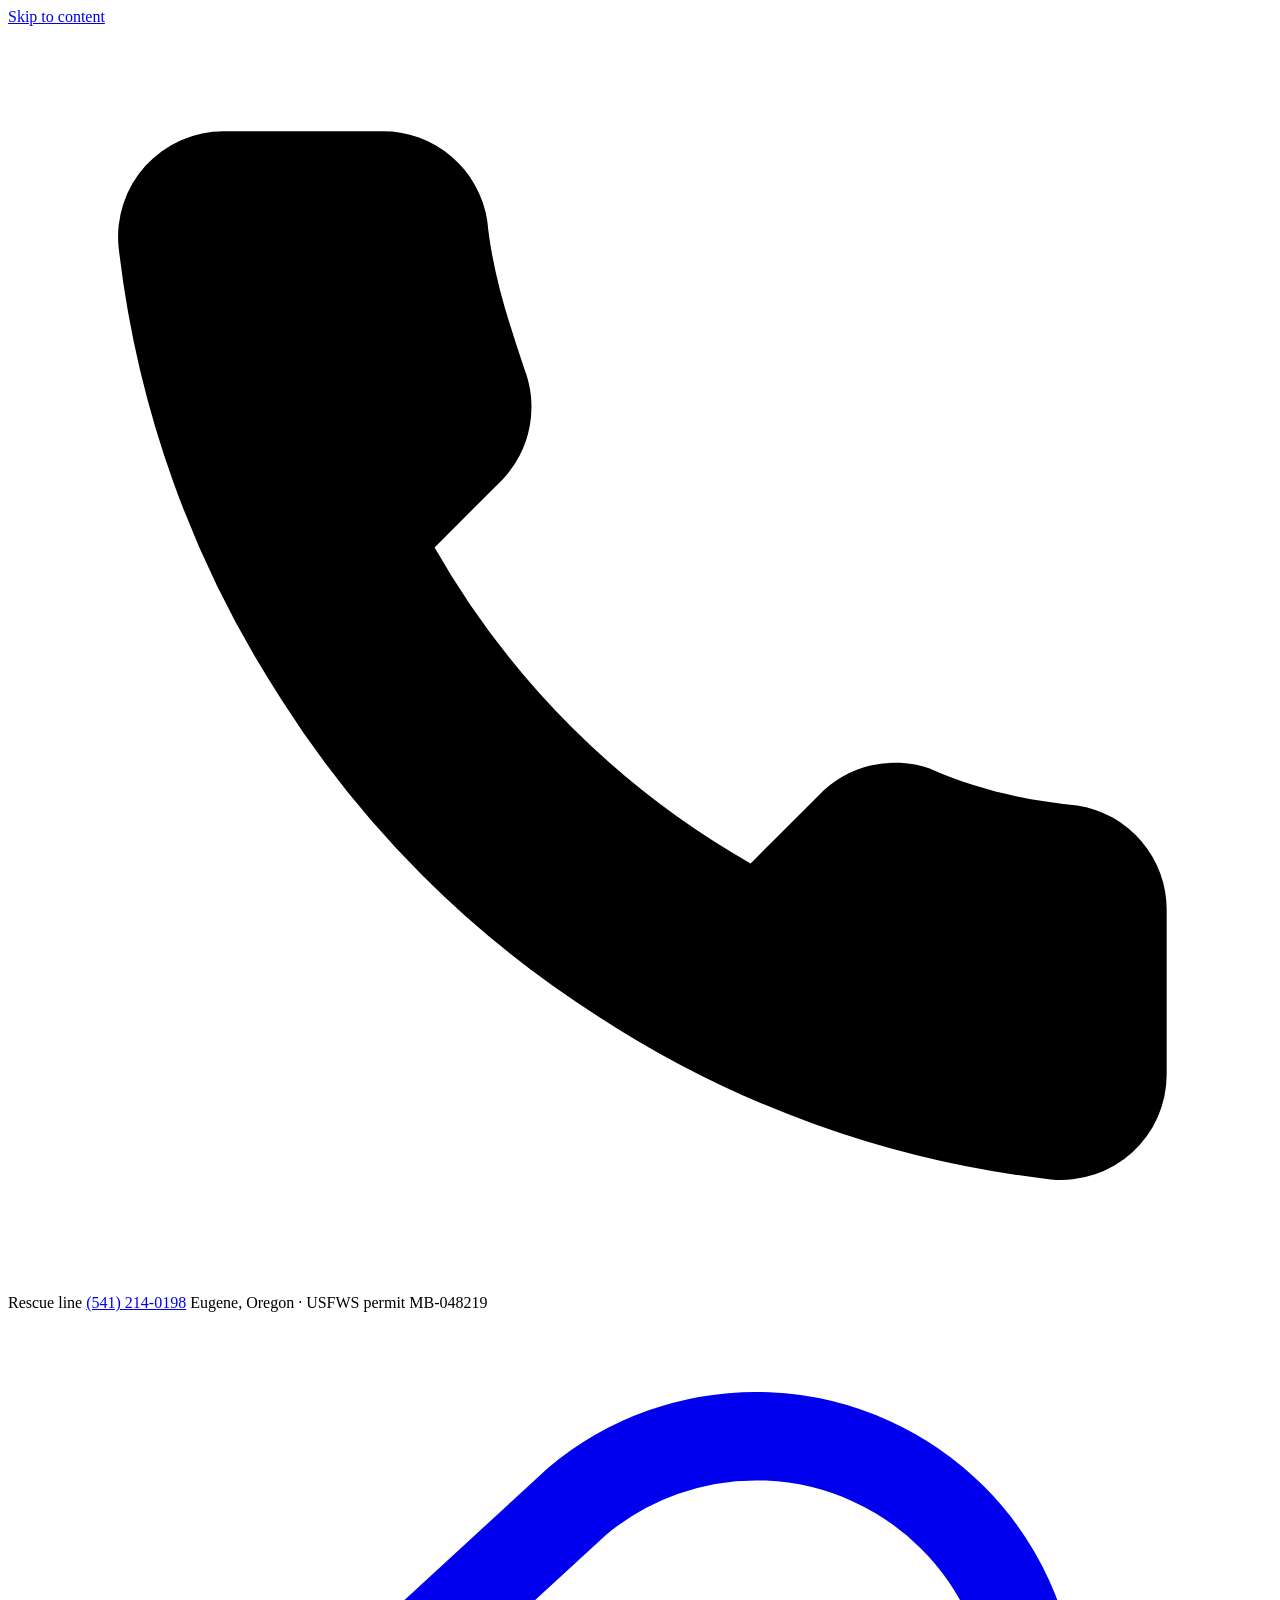
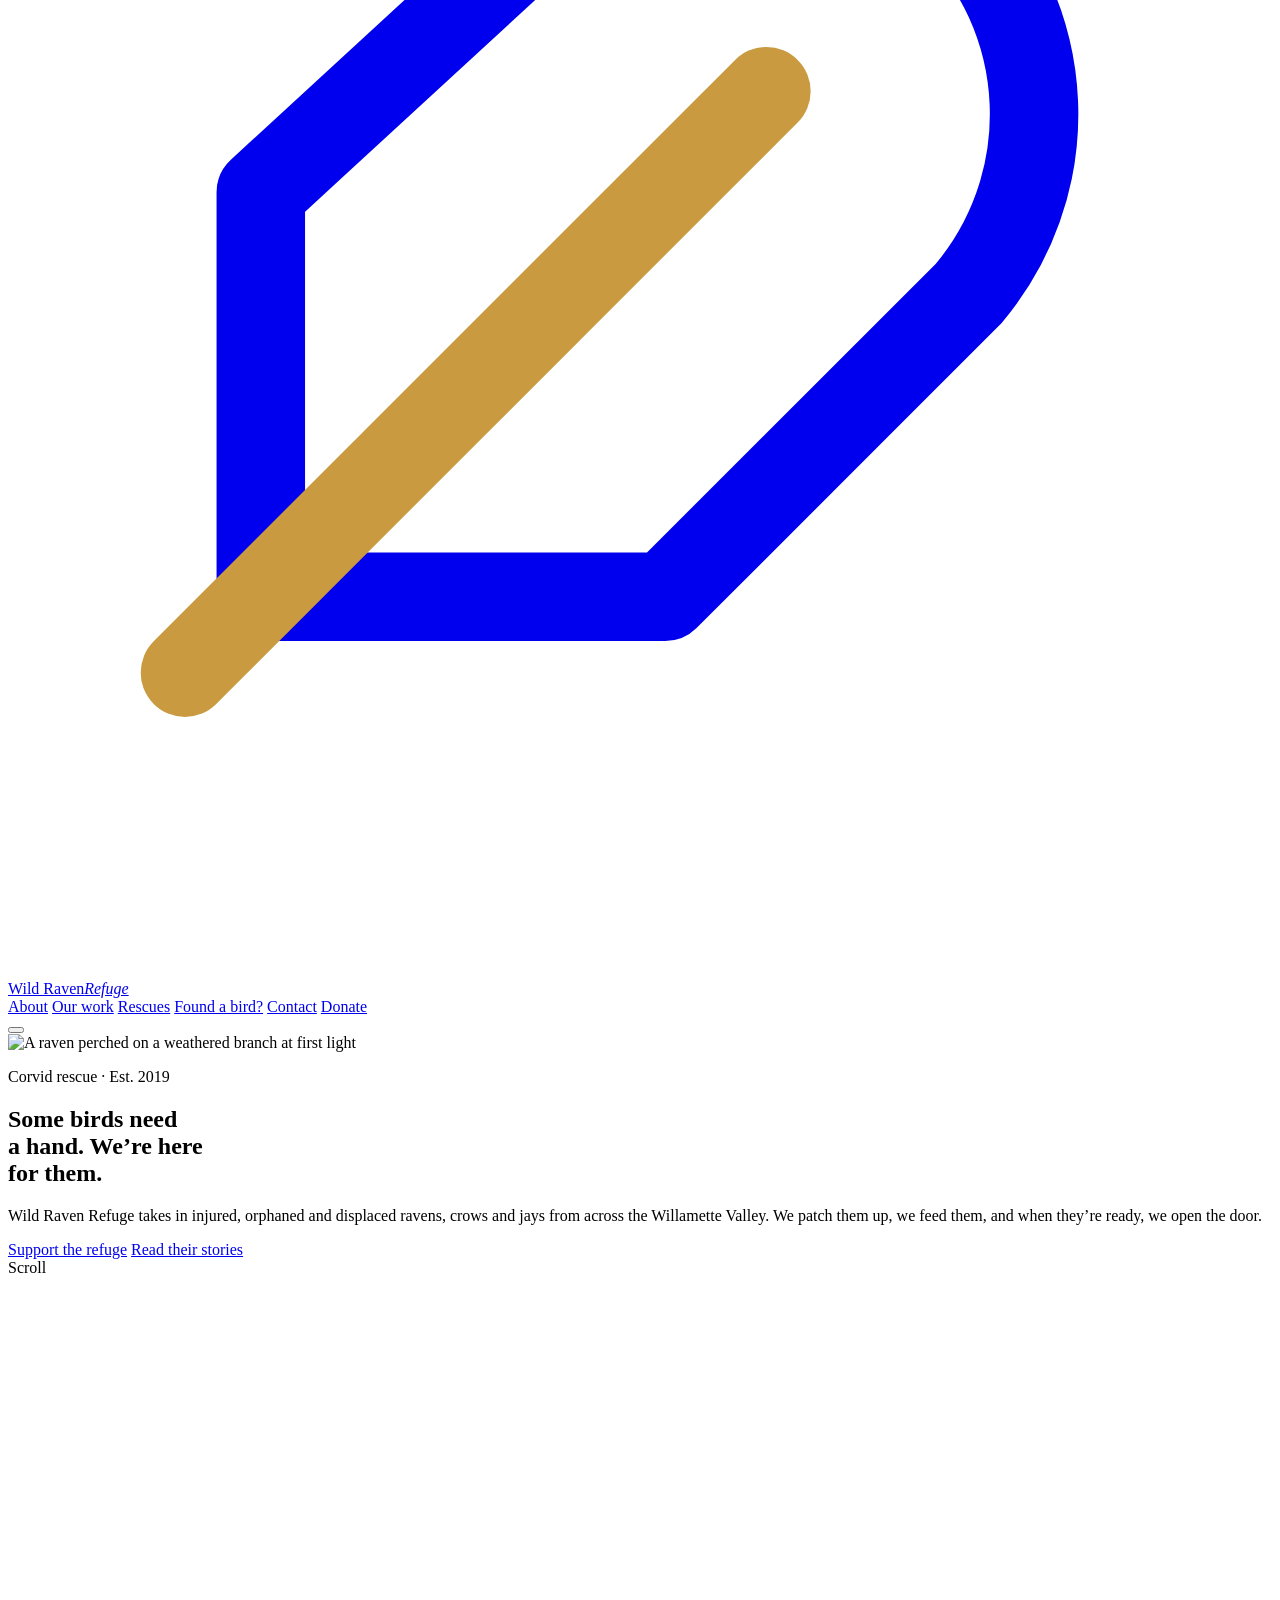
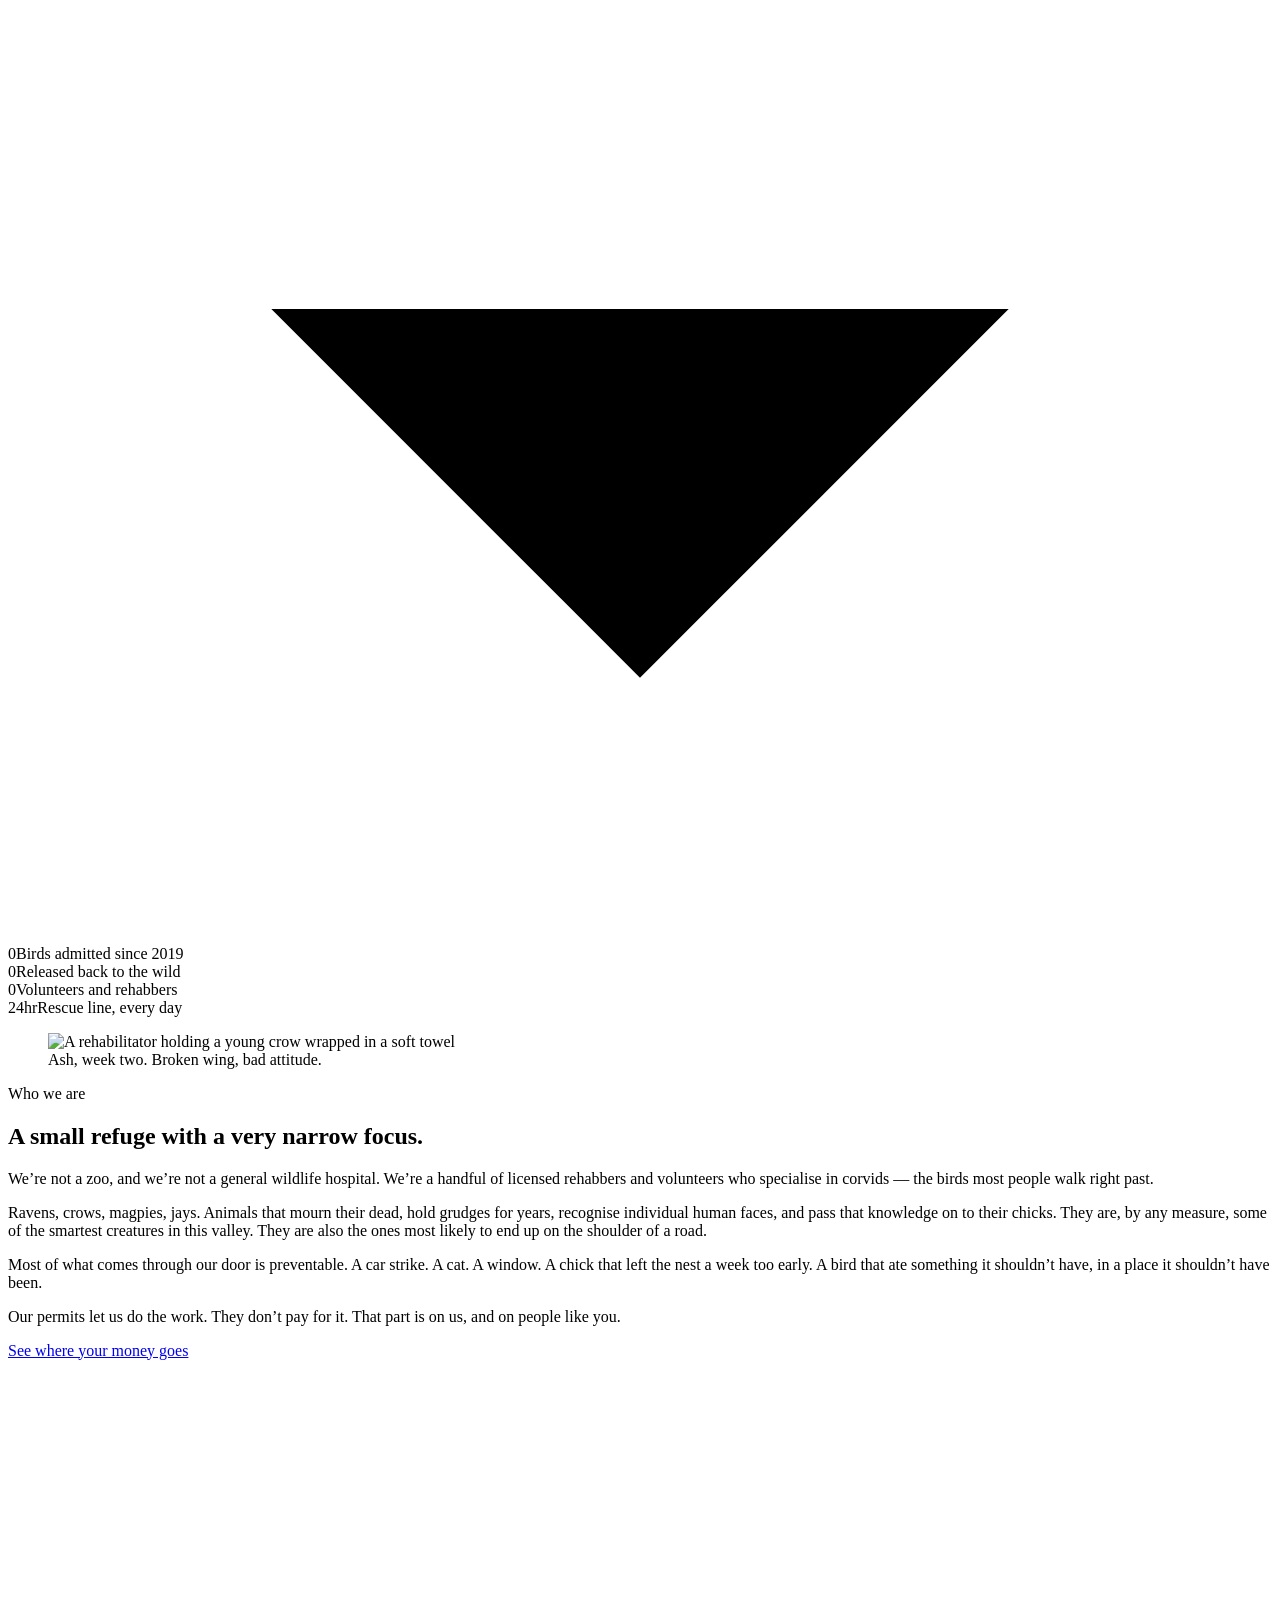
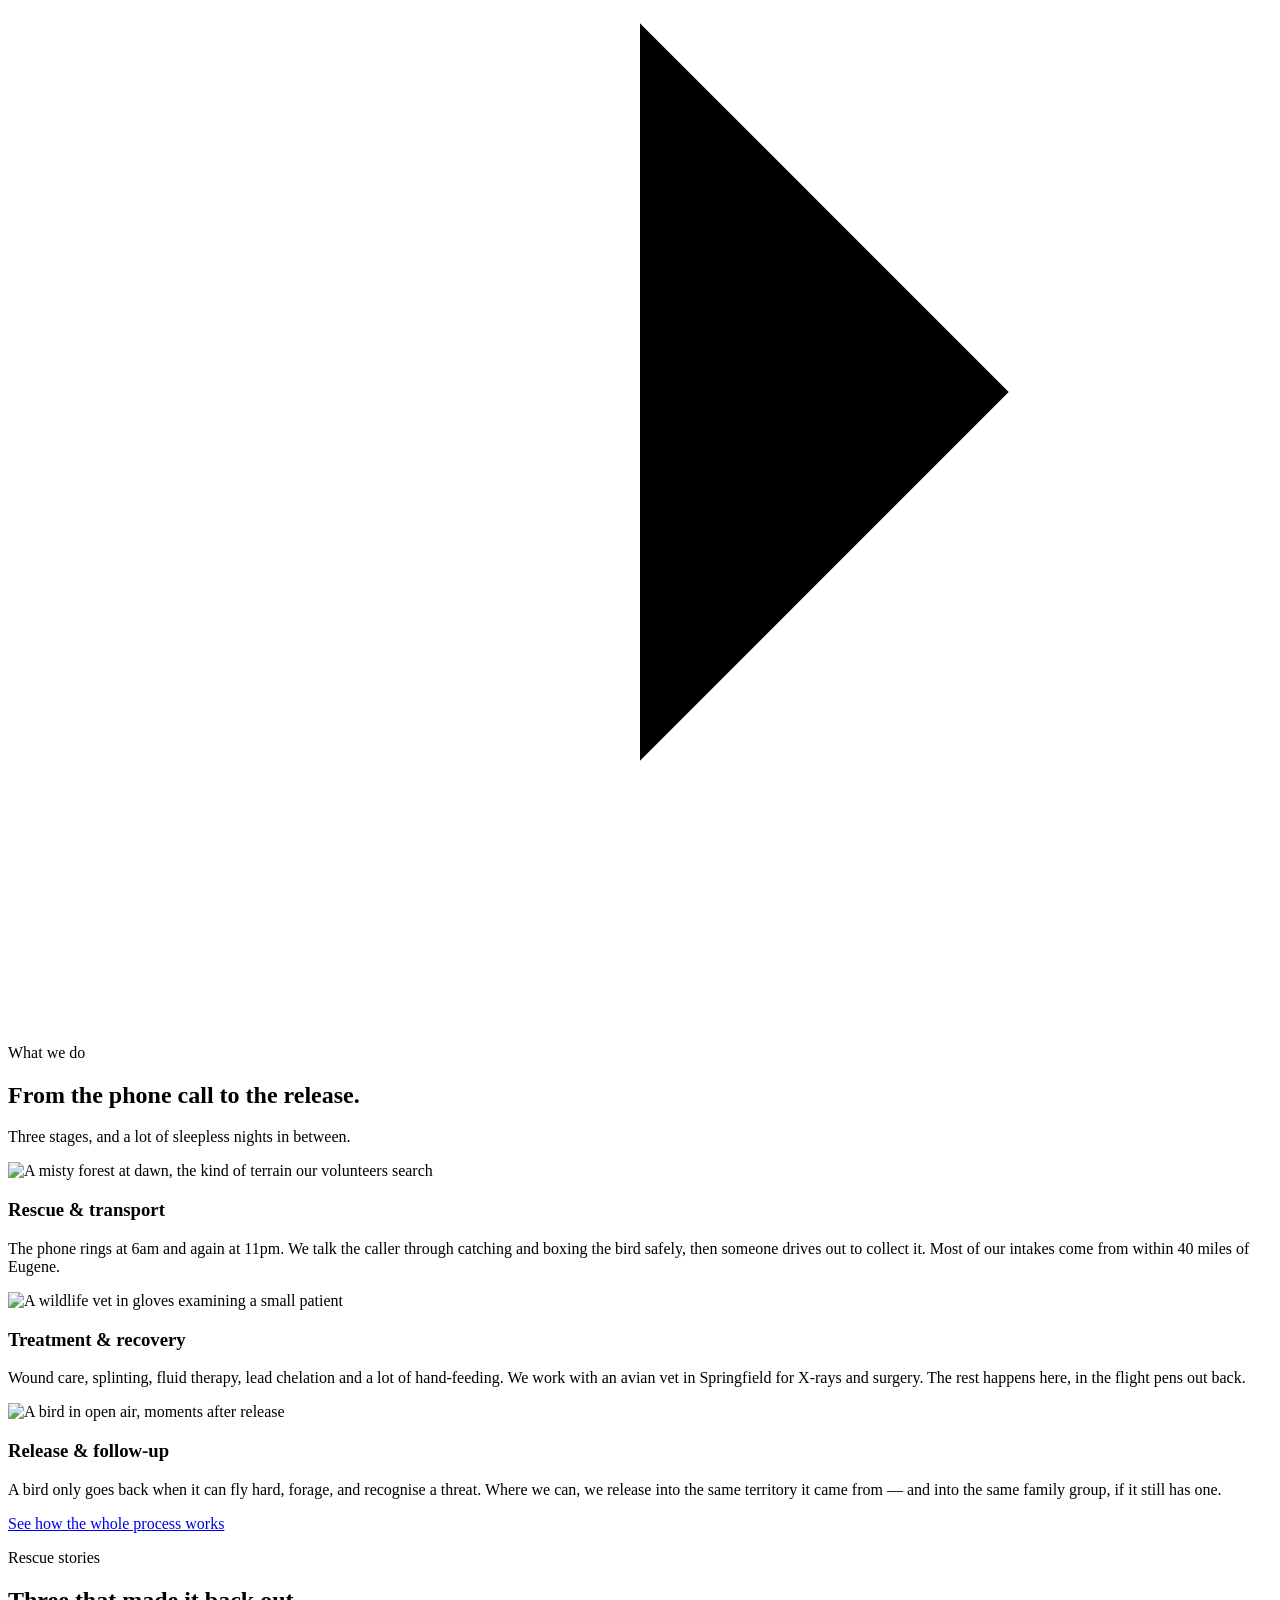
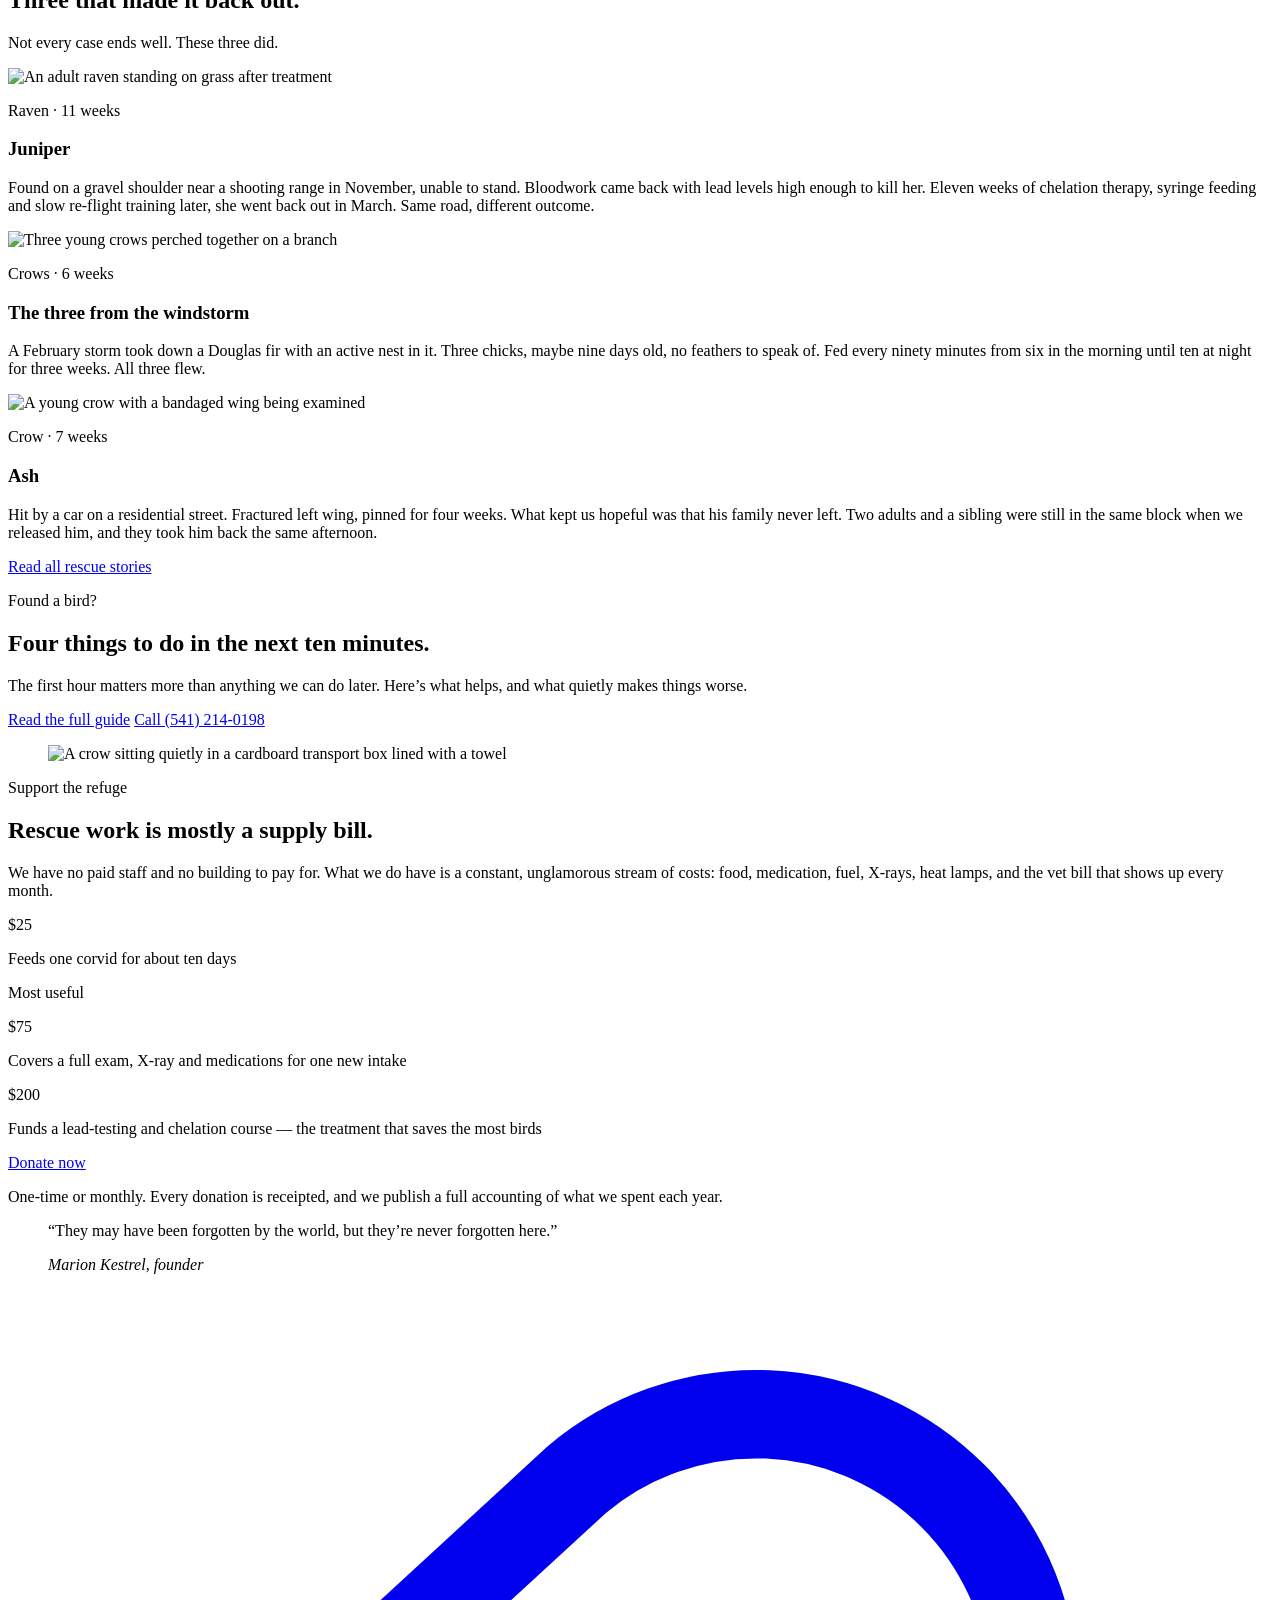
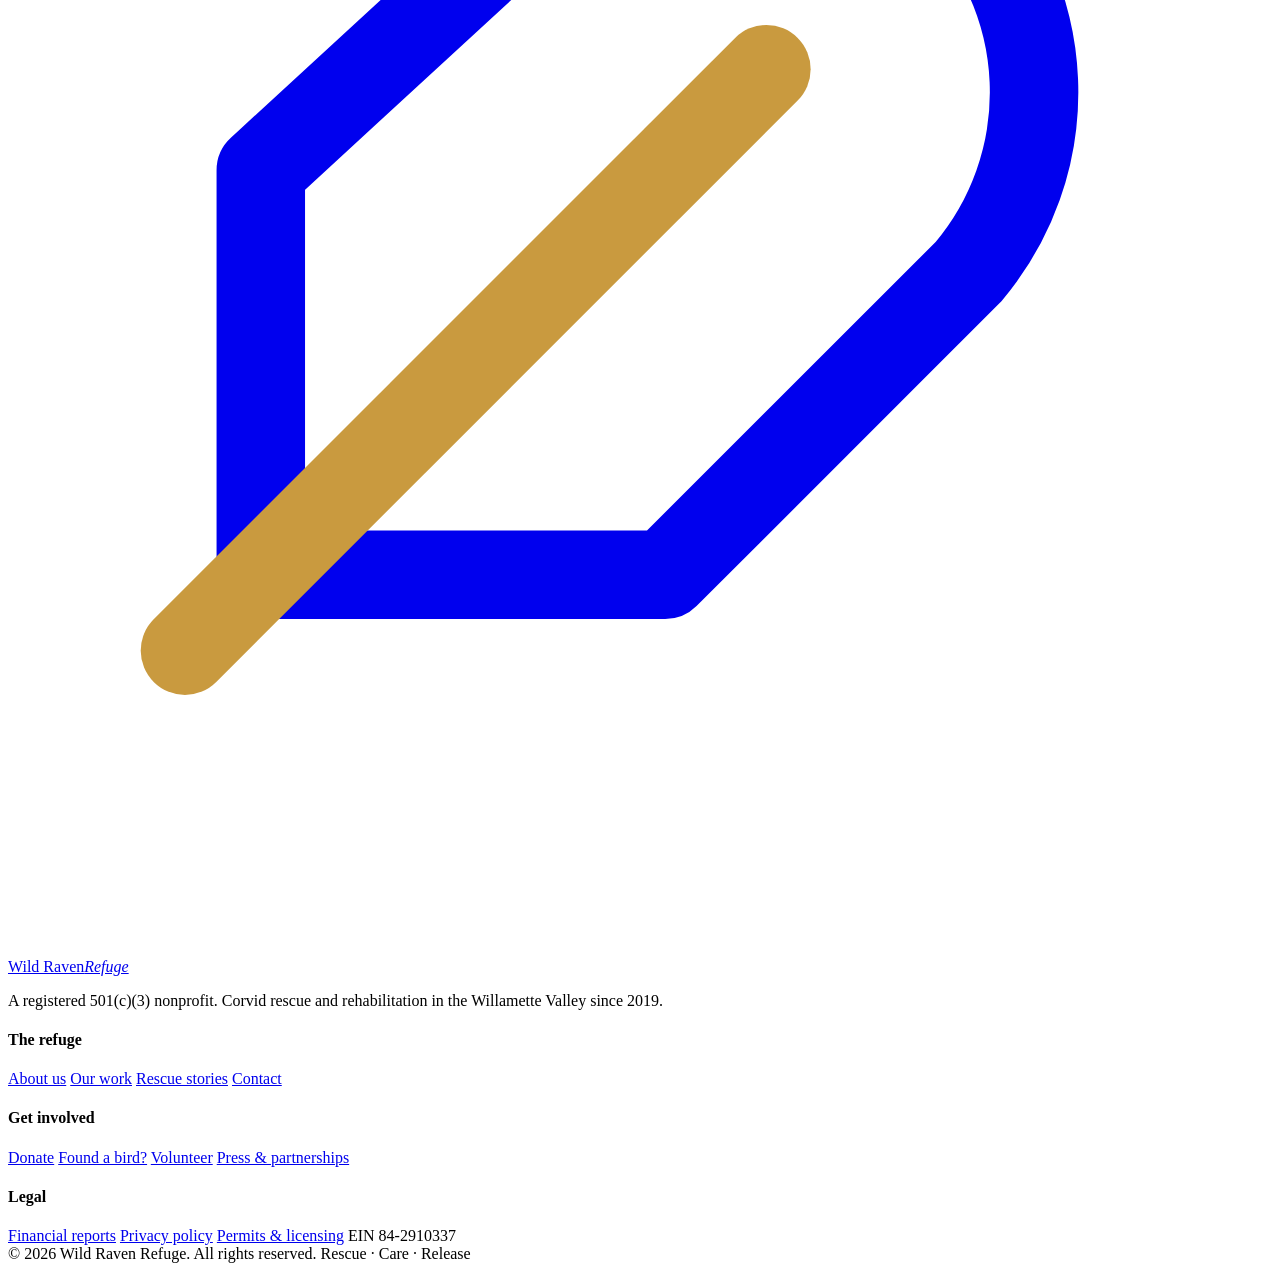
==== index.html @ 0ee7c790 "Add files via upload" ====
<!-- ============================================================
     FILE: index.html
     ============================================================ -->
<!DOCTYPE html>
<html lang="en">
<head>
<meta charset="UTF-8">
<meta name="viewport" content="width=device-width, initial-scale=1">
<title>Wild Raven Refuge | Corvid Rescue &amp; Rehabilitation, Eugene OR</title>
<meta name="description" content="Wild Raven Refuge rescues, treats and releases injured and orphaned ravens, crows and jays across the Willamette Valley. Licensed rehabilitators. 24-hour rescue line.">
<meta name="theme-color" content="#16211c">
<link rel="icon" href="data:image/svg+xml,<svg xmlns='http://www.w3.org/2000/svg' viewBox='0 0 100 100'><rect width='100' height='100' rx='22' fill='%2316211c'/><path d='M76 46a22 22 0 0 0-31-31L20 38v32h32z' fill='none' stroke='%23faf7f1' stroke-width='6' stroke-linejoin='round'/><line x1='60' y1='30' x2='14' y2='76' stroke='%23c99a3f' stroke-width='6' stroke-linecap='round'/></svg>">
<link rel="preconnect" href="https://fonts.googleapis.com">
<link rel="preconnect" href="https://fonts.gstatic.com" crossorigin>
<link href="https://fonts.googleapis.com/css2?family=Fraunces:opsz,wght@9..144,400;9..144,600;9..144,700&family=Inter:wght@400;500;600;700&display=swap" rel="stylesheet">
<link rel="stylesheet" href="css/styles.css">
</head>
<body>
<a class="skip-link" href="#main">Skip to content</a>

<header class="site-header" id="siteHeader">
  <div class="topbar">
    <div class="container topbar-inner">
      <span class="topbar-item">
        <svg class="ico" viewBox="0 0 24 24" aria-hidden="true"><path d="M22 16.9v3a2 2 0 0 1-2.2 2 19.8 19.8 0 0 1-8.6-3.1 19.5 19.5 0 0 1-6-6A19.8 19.8 0 0 1 2.1 4.2 2 2 0 0 1 4.1 2h3a2 2 0 0 1 2 1.7c.1 1 .4 1.9.7 2.8a2 2 0 0 1-.4 2.1L8.1 9.9a16 16 0 0 0 6 6l1.3-1.3a2 2 0 0 1 2.1-.5c.9.4 1.8.6 2.8.7a2 2 0 0 1 1.7 2Z"/></svg>
        Rescue line <a href="tel:+15412140198">(541) 214-0198</a>
      </span>
      <span class="topbar-item topbar-right">Eugene, Oregon &middot; USFWS permit MB-048219</span>
    </div>
  </div>

  <div class="container nav-wrap">
    <a class="logo" href="index.html" aria-label="Wild Raven Refuge home">
      <svg class="logo-mark" viewBox="0 0 100 100" aria-hidden="true">
        <path d="M76 46a22 22 0 0 0-31-31L20 38v32h32z" fill="none" stroke="currentColor" stroke-width="7" stroke-linejoin="round"/>
        <line x1="60" y1="30" x2="14" y2="76" stroke="#c99a3f" stroke-width="7" stroke-linecap="round"/>
      </svg>
      <span class="logo-text">Wild Raven<em>Refuge</em></span>
    </a>

    <nav class="main-nav" id="mainNav" aria-label="Main">
      <a href="about.html">About</a>
      <a href="work.html">Our work</a>
      <a href="stories.html">Rescues</a>
      <a href="help.html">Found a bird?</a>
      <a href="contact.html">Contact</a>
      <a class="btn btn-clay btn-sm" href="donate.html">Donate</a>
    </nav>

    <button class="nav-toggle" id="navToggle" aria-expanded="false" aria-controls="mainNav" aria-label="Open menu">
      <span></span><span></span><span></span>
    </button>
  </div>
</header>

<main id="main">

  <!-- HERO -->
  <section class="hero">
    <div class="hero-media" data-fallback="hero">
      <img src="https://images.unsplash.com/photo-1544923408-75c5cef46f14?auto=format&fit=crop&w=2200&q=80"
           alt="A raven perched on a weathered branch at first light" width="2200" height="1400" fetchpriority="high">
    </div>
    <div class="hero-overlay"></div>

    <div class="container hero-inner">
      <p class="kicker">Corvid rescue &middot; Est. 2019</p>
      <h1>Some birds need<br>a hand. We&rsquo;re here<br>for them.</h1>
      <p class="hero-sub">
        Wild Raven Refuge takes in injured, orphaned and displaced ravens, crows and jays
        from across the Willamette Valley. We patch them up, we feed them, and when
        they&rsquo;re ready, we open the door.
      </p>
      <div class="btn-row">
        <a class="btn btn-clay btn-lg" href="donate.html">Support the refuge</a>
        <a class="btn btn-ghost btn-lg" href="stories.html">Read their stories</a>
      </div>
    </div>

    <div class="hero-scroll" aria-hidden="true">
      <span>Scroll</span>
      <svg viewBox="0 0 24 24"><path d="M12 5v14M19 12l-7 7-7-7"/></svg>
    </div>
  </section>

  <!-- STATS -->
  <section class="stats">
    <div class="container stats-grid">
      <div class="stat"><span class="stat-num" data-count="1142">0</span><span class="stat-label">Birds admitted since 2019</span></div>
      <div class="stat"><span class="stat-num" data-count="68" data-suffix="%">0</span><span class="stat-label">Released back to the wild</span></div>
      <div class="stat"><span class="stat-num" data-count="9">0</span><span class="stat-label">Volunteers and rehabbers</span></div>
      <div class="stat"><span class="stat-num">24<span class="stat-unit">hr</span></span><span class="stat-label">Rescue line, every day</span></div>
    </div>
  </section>

  <!-- ABOUT -->
  <section class="about" id="about">
    <div class="container about-grid">
      <figure class="about-media reveal">
        <div class="img-frame" data-fallback="portrait">
          <img src="https://images.unsplash.com/photo-1555169062-013468b47731?auto=format&fit=crop&w=1200&q=80"
               alt="A rehabilitator holding a young crow wrapped in a soft towel" width="1200" height="1500" loading="lazy">
        </div>
        <figcaption>Ash, week two. Broken wing, bad attitude.</figcaption>
      </figure>

      <div class="about-copy reveal">
        <p class="eyebrow">Who we are</p>
        <h2>A small refuge with a very narrow focus.</h2>
        <p class="lead">
          We&rsquo;re not a zoo, and we&rsquo;re not a general wildlife hospital. We&rsquo;re a
          handful of licensed rehabbers and volunteers who specialise in corvids &mdash;
          the birds most people walk right past.
        </p>
        <p>
          Ravens, crows, magpies, jays. Animals that mourn their dead, hold grudges for
          years, recognise individual human faces, and pass that knowledge on to their
          chicks. They are, by any measure, some of the smartest creatures in this valley.
          They are also the ones most likely to end up on the shoulder of a road.
        </p>
        <p>
          Most of what comes through our door is preventable. A car strike. A cat. A
          window. A chick that left the nest a week too early. A bird that ate something
          it shouldn&rsquo;t have, in a place it shouldn&rsquo;t have been.
        </p>
        <p>
          Our permits let us do the work. They don&rsquo;t pay for it. That part is on us,
          and on people like you.
        </p>
        <a class="link-arrow" href="donate.html">See where your money goes
          <svg viewBox="0 0 24 24" aria-hidden="true"><path d="M5 12h14M12 5l7 7-7 7"/></svg>
        </a>
      </div>
    </div>
  </section>

  <!-- WORK -->
  <section class="work alt-bg" id="work">
    <div class="container">
      <div class="section-head reveal">
        <p class="eyebrow">What we do</p>
        <h2>From the phone call to the release.</h2>
        <p class="lead">Three stages, and a lot of sleepless nights in between.</p>
      </div>

      <div class="card-grid">
        <article class="card reveal">
          <div class="card-media" data-fallback="wide">
            <img src="https://images.unsplash.com/photo-1441974231531-c6227db76b6e?auto=format&fit=crop&w=1000&q=80"
                 alt="A misty forest at dawn, the kind of terrain our volunteers search" width="1000" height="700" loading="lazy">
          </div>
          <div class="card-body">
            <h3>Rescue &amp; transport</h3>
            <p>
              The phone rings at 6am and again at 11pm. We talk the caller through
              catching and boxing the bird safely, then someone drives out to collect it.
              Most of our intakes come from within 40 miles of Eugene.
            </p>
          </div>
        </article>

        <article class="card reveal">
          <div class="card-media" data-fallback="wide">
            <img src="https://images.unsplash.com/photo-1576091160550-2173dba999ef?auto=format&fit=crop&w=1000&q=80"
                 alt="A wildlife vet in gloves examining a small patient" width="1000" height="700" loading="lazy">
          </div>
          <div class="card-body">
            <h3>Treatment &amp; recovery</h3>
            <p>
              Wound care, splinting, fluid therapy, lead chelation and a lot of
              hand-feeding. We work with an avian vet in Springfield for X-rays and
              surgery. The rest happens here, in the flight pens out back.
            </p>
          </div>
        </article>

        <article class="card reveal">
          <div class="card-media" data-fallback="wide">
            <img src="https://images.unsplash.com/photo-1444464666168-49d633b86797?auto=format&fit=crop&w=1000&q=80"
                 alt="A bird in open air, moments after release" width="1000" height="700" loading="lazy">
          </div>
          <div class="card-body">
            <h3>Release &amp; follow-up</h3>
            <p>
              A bird only goes back when it can fly hard, forage, and recognise a
              threat. Where we can, we release into the same territory it came from
              &mdash; and into the same family group, if it still has one.
            </p>
          </div>
        </article>
      </div>

      <div class="section-foot reveal">
        <a class="btn btn-outline" href="work.html">See how the whole process works</a>
      </div>
    </div>
  </section>

  <!-- STORIES -->
  <section class="stories" id="stories">
    <div class="container">
      <div class="section-head reveal">
        <p class="eyebrow">Rescue stories</p>
        <h2>Three that made it back out.</h2>
        <p class="lead">Not every case ends well. These three did.</p>
      </div>

      <div class="story-grid">
        <article class="story reveal">
          <div class="story-media" data-fallback="wide">
            <img src="https://images.unsplash.com/photo-1591608971362-f08b2a75731a?auto=format&fit=crop&w=1000&q=80"
                 alt="An adult raven standing on grass after treatment" width="1000" height="750" loading="lazy">
          </div>
          <div class="story-body">
            <p class="story-meta">Raven &middot; 11 weeks</p>
            <h3>Juniper</h3>
            <p>
              Found on a gravel shoulder near a shooting range in November, unable to
              stand. Bloodwork came back with lead levels high enough to kill her.
              Eleven weeks of chelation therapy, syringe feeding and slow re-flight
              training later, she went back out in March. Same road, different outcome.
            </p>
          </div>
        </article>

        <article class="story reveal">
          <div class="story-media" data-fallback="wide">
            <img src="https://images.unsplash.com/photo-1552728089-57bdde30beb3?auto=format&fit=crop&w=1000&q=80"
                 alt="Three young crows perched together on a branch" width="1000" height="750" loading="lazy">
          </div>
          <div class="story-body">
            <p class="story-meta">Crows &middot; 6 weeks</p>
            <h3>The three from the windstorm</h3>
            <p>
              A February storm took down a Douglas fir with an active nest in it. Three
              chicks, maybe nine days old, no feathers to speak of. Fed every ninety
              minutes from six in the morning until ten at night for three weeks.
              All three flew.
            </p>
          </div>
        </article>

        <article class="story reveal">
          <div class="story-media" data-fallback="wide">
            <img src="https://images.unsplash.com/photo-1452570053594-1b985d6ea890?auto=format&fit=crop&w=1000&q=80"
                 alt="A young crow with a bandaged wing being examined" width="1000" height="750" loading="lazy">
          </div>
          <div class="story-body">
            <p class="story-meta">Crow &middot; 7 weeks</p>
            <h3>Ash</h3>
            <p>
              Hit by a car on a residential street. Fractured left wing, pinned for
              four weeks. What kept us hopeful was that his family never left. Two
              adults and a sibling were still in the same block when we released him,
              and they took him back the same afternoon.
            </p>
          </div>
        </article>
      </div>

      <div class="section-foot reveal">
        <a class="btn btn-outline" href="stories.html">Read all rescue stories</a>
      </div>
    </div>
  </section>

  <!-- HELP BAND -->
  <section class="help-band">
    <div class="container help-band-inner">
      <div class="help-band-copy reveal">
        <p class="eyebrow eyebrow-light">Found a bird?</p>
        <h2>Four things to do in the next ten minutes.</h2>
        <p class="lead">
          The first hour matters more than anything we can do later. Here&rsquo;s what
          helps, and what quietly makes things worse.
        </p>
        <div class="btn-row btn-row-left">
          <a class="btn btn-clay" href="help.html">Read the full guide</a>
          <a class="btn btn-ghost" href="tel:+15412140198">Call (541) 214-0198</a>
        </div>
      </div>
      <figure class="help-band-media reveal">
        <div class="img-frame" data-fallback="portrait">
          <img src="https://images.unsplash.com/photo-1552728089-57bdde30beb3?auto=format&fit=crop&w=1000&q=80"
               alt="A crow sitting quietly in a cardboard transport box lined with a towel" width="1000" height="1250" loading="lazy">
        </div>
      </figure>
    </div>
  </section>

  <!-- DONATE -->
  <section class="donate" id="donate">
    <div class="container">
      <div class="section-head section-head-center reveal">
        <p class="eyebrow eyebrow-light">Support the refuge</p>
        <h2>Rescue work is mostly a supply bill.</h2>
        <p class="lead">
          We have no paid staff and no building to pay for. What we do have is a
          constant, unglamorous stream of costs: food, medication, fuel, X-rays,
          heat lamps, and the vet bill that shows up every month.
        </p>
      </div>

      <div class="tiers reveal">
        <div class="tier">
          <p class="tier-amount">$25</p>
          <p class="tier-what">Feeds one corvid for about ten days</p>
        </div>
        <div class="tier tier-featured">
          <span class="tier-tag">Most useful</span>
          <p class="tier-amount">$75</p>
          <p class="tier-what">Covers a full exam, X-ray and medications for one new intake</p>
        </div>
        <div class="tier">
          <p class="tier-amount">$200</p>
          <p class="tier-what">Funds a lead-testing and chelation course &mdash; the treatment that saves the most birds</p>
        </div>
      </div>

      <div class="donate-cta reveal">
        <a class="btn btn-clay btn-lg" href="donate.html">Donate now</a>
        <p class="donate-fine">
          One-time or monthly. Every donation is receipted, and we publish a full
          accounting of what we spent each year.
        </p>
      </div>
    </div>
  </section>

  <!-- QUOTE -->
  <section class="quote-section">
    <div class="container reveal">
      <blockquote class="quote">
        <p>&ldquo;They may have been forgotten by the world, but they&rsquo;re never forgotten here.&rdquo;</p>
        <cite>Marion Kestrel, founder</cite>
      </blockquote>
    </div>
  </section>

</main>

<footer class="site-footer">
  <div class="container footer-grid">
    <div class="footer-brand">
      <a class="logo logo-footer" href="index.html">
        <svg class="logo-mark" viewBox="0 0 100 100" aria-hidden="true">
          <path d="M76 46a22 22 0 0 0-31-31L20 38v32h32z" fill="none" stroke="currentColor" stroke-width="7" stroke-linejoin="round"/>
          <line x1="60" y1="30" x2="14" y2="76" stroke="#c99a3f" stroke-width="7" stroke-linecap="round"/>
        </svg>
        <span class="logo-text">Wild Raven<em>Refuge</em></span>
      </a>
      <p>A registered 501(c)(3) nonprofit. Corvid rescue and rehabilitation in the Willamette Valley since 2019.</p>
    </div>

    <div class="footer-col">
      <h4>The refuge</h4>
      <a href="about.html">About us</a>
      <a href="work.html">Our work</a>
      <a href="stories.html">Rescue stories</a>
      <a href="contact.html">Contact</a>
    </div>

    <div class="footer-col">
      <h4>Get involved</h4>
      <a href="donate.html">Donate</a>
      <a href="help.html">Found a bird?</a>
      <a href="mailto:volunteer@wildravenrefuge.org">Volunteer</a>
      <a href="mailto:hello@wildravenrefuge.org">Press &amp; partnerships</a>
    </div>

    <div class="footer-col">
      <h4>Legal</h4>
      <a href="#">Financial reports</a>
      <a href="#">Privacy policy</a>
      <a href="#">Permits &amp; licensing</a>
      <span class="footer-static">EIN 84-2910337</span>
    </div>
  </div>

  <div class="container footer-bottom">
    <span>&copy; <span class="js-year">2026</span> Wild Raven Refuge. All rights reserved.</span>
    <span>Rescue &middot; Care &middot; Release</span>
  </div>
</footer>

<script src="js/main.js"></script>
</body>
</html>
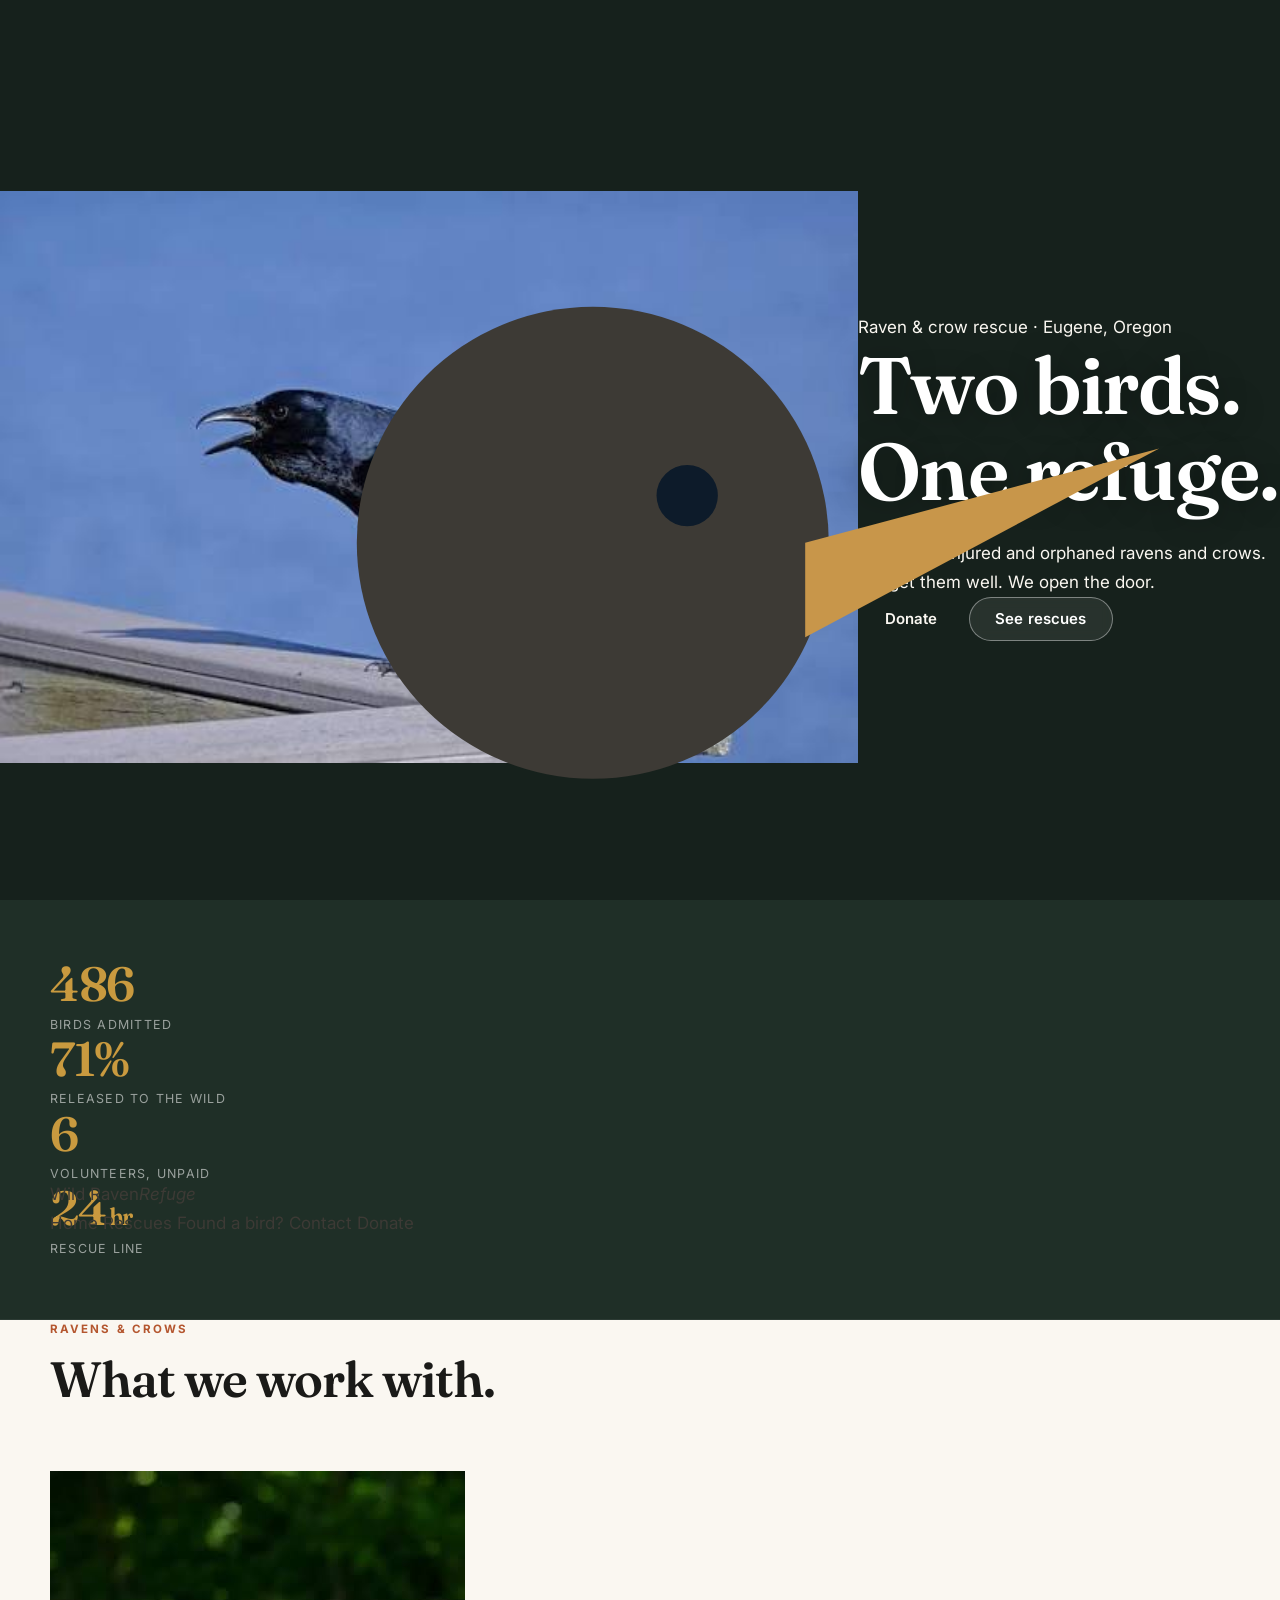
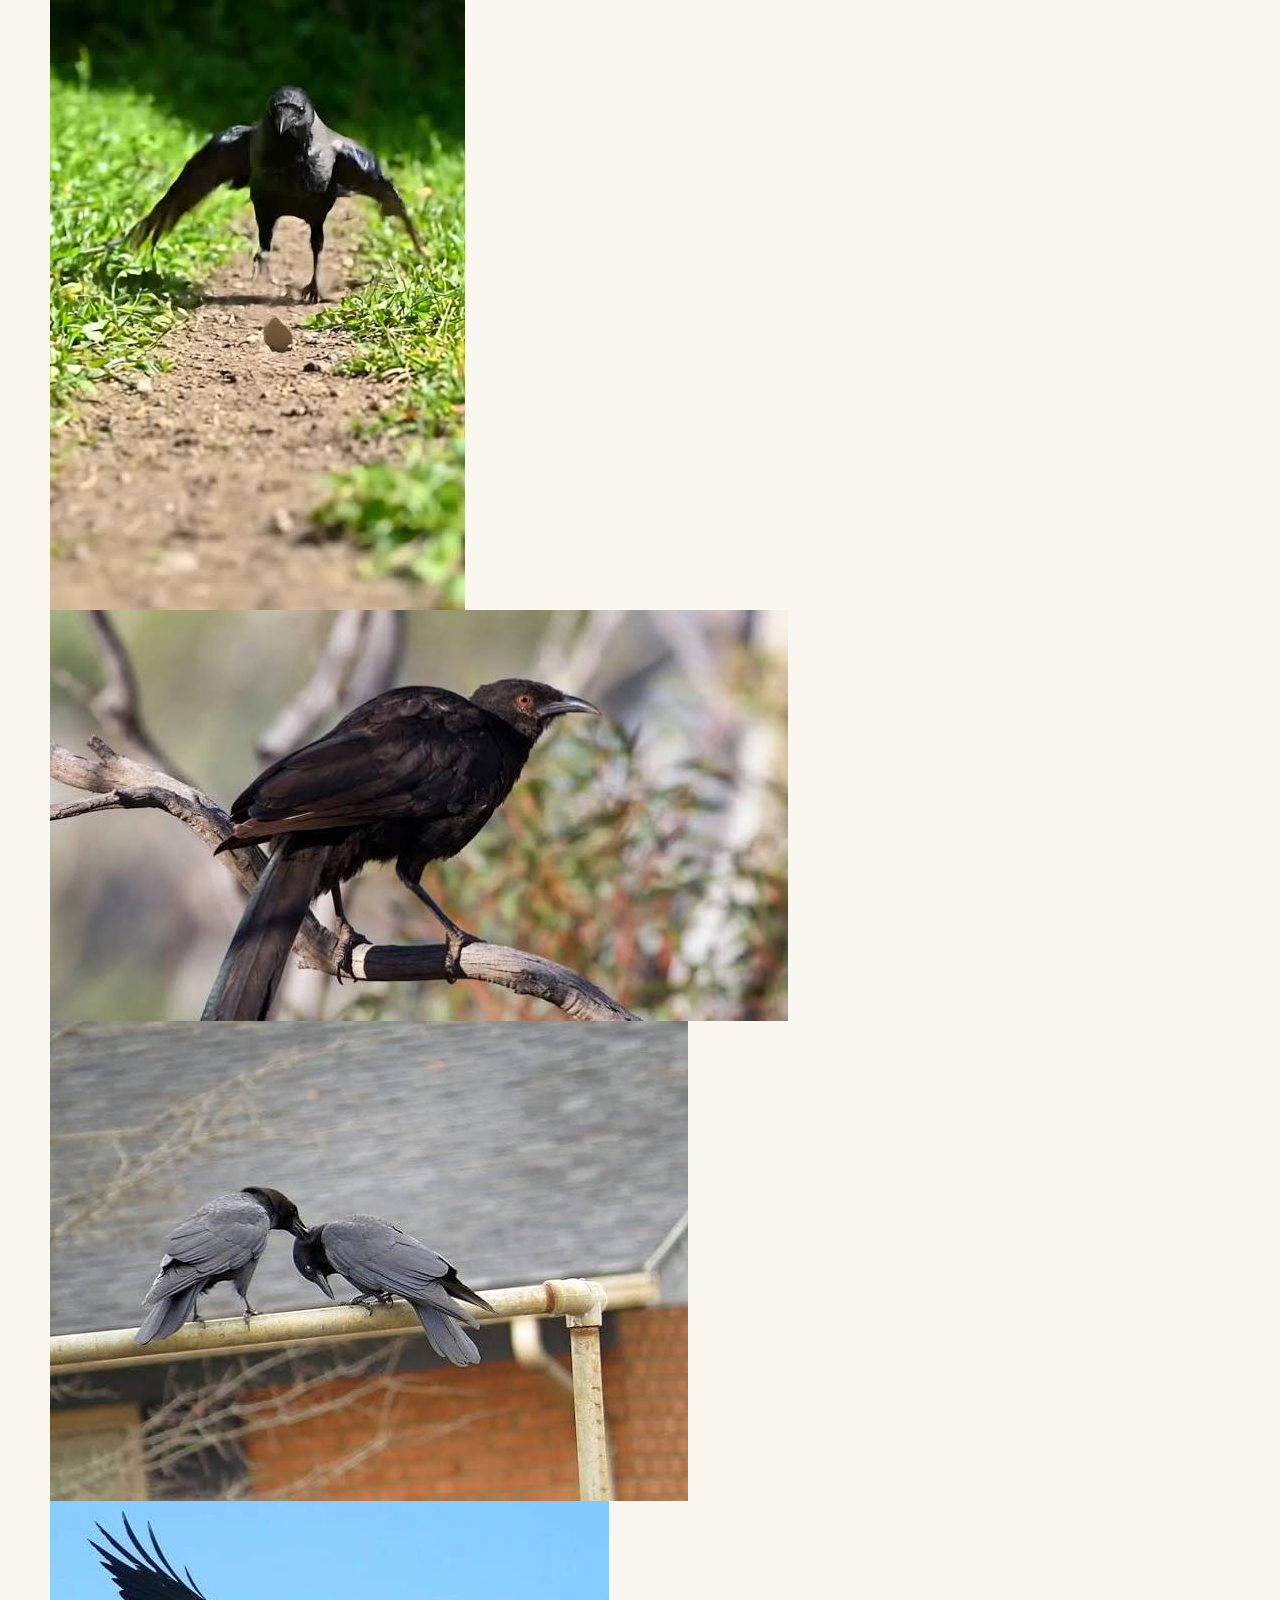
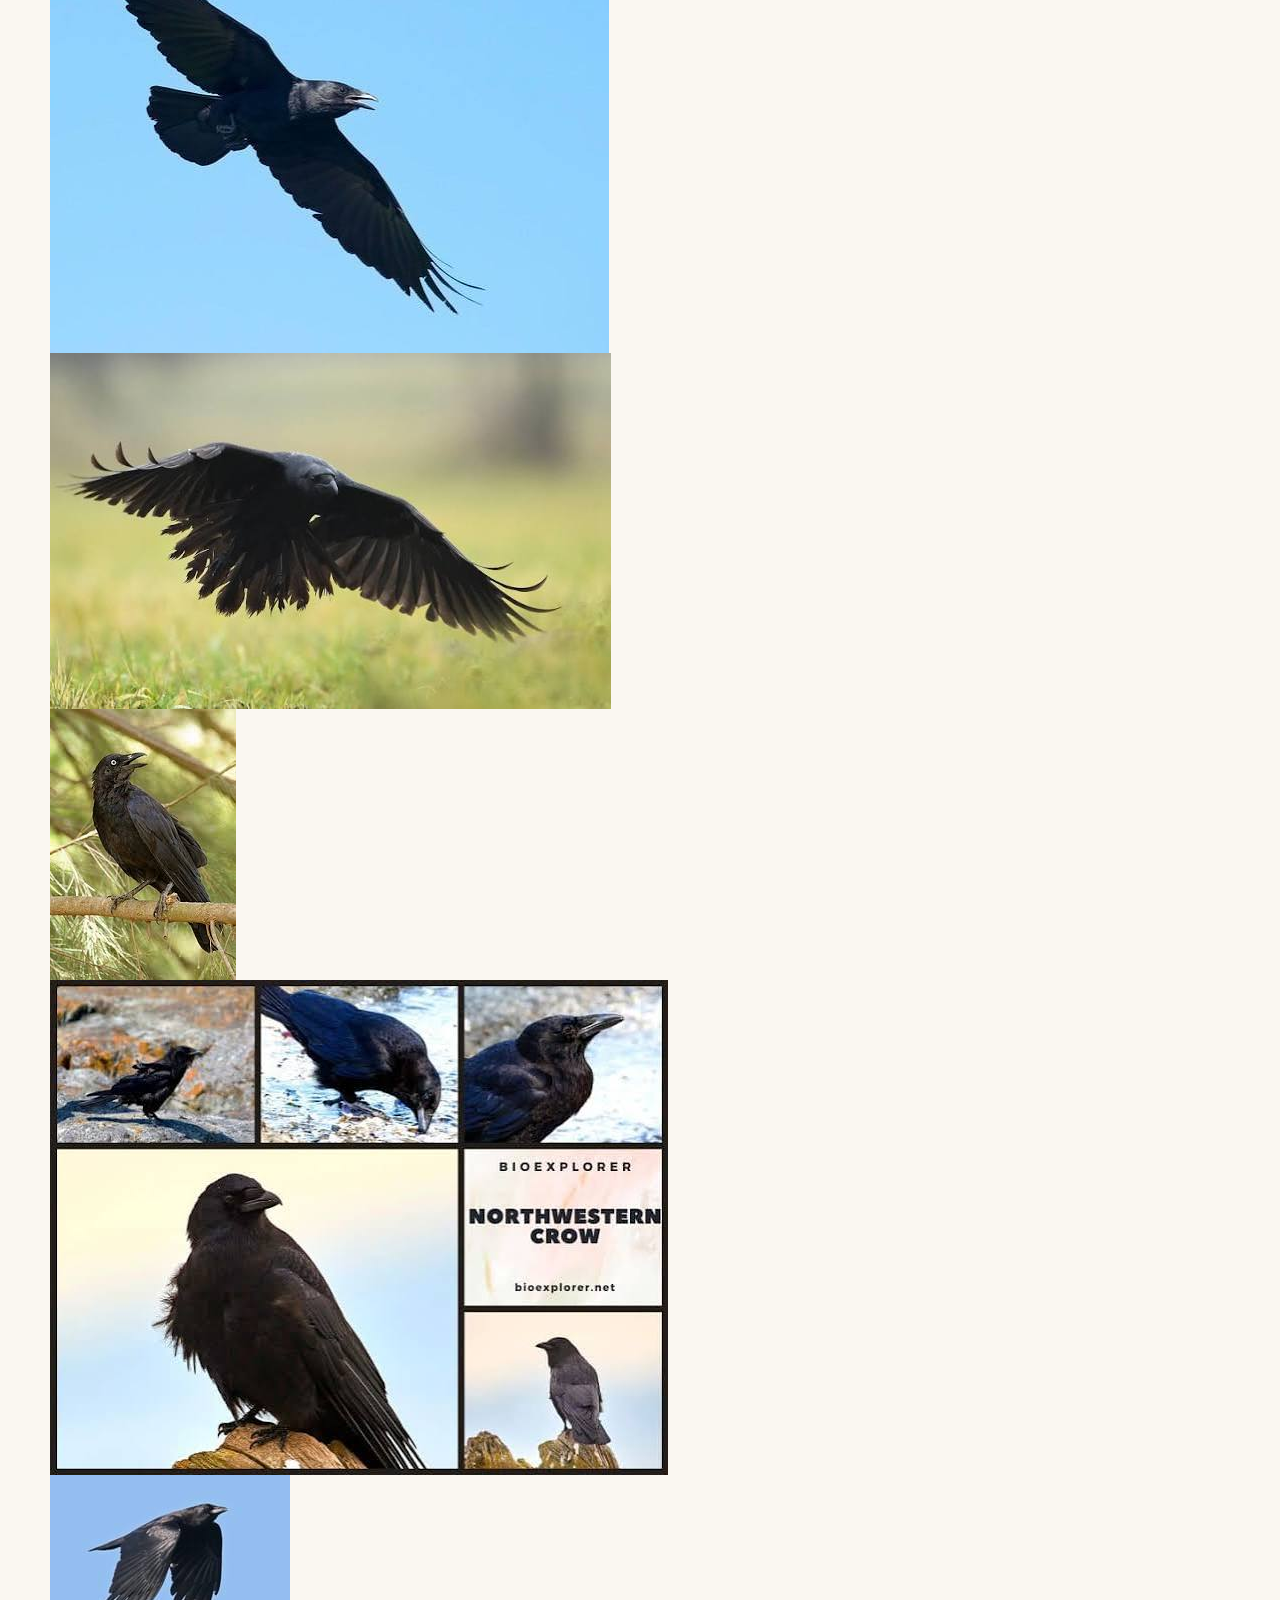
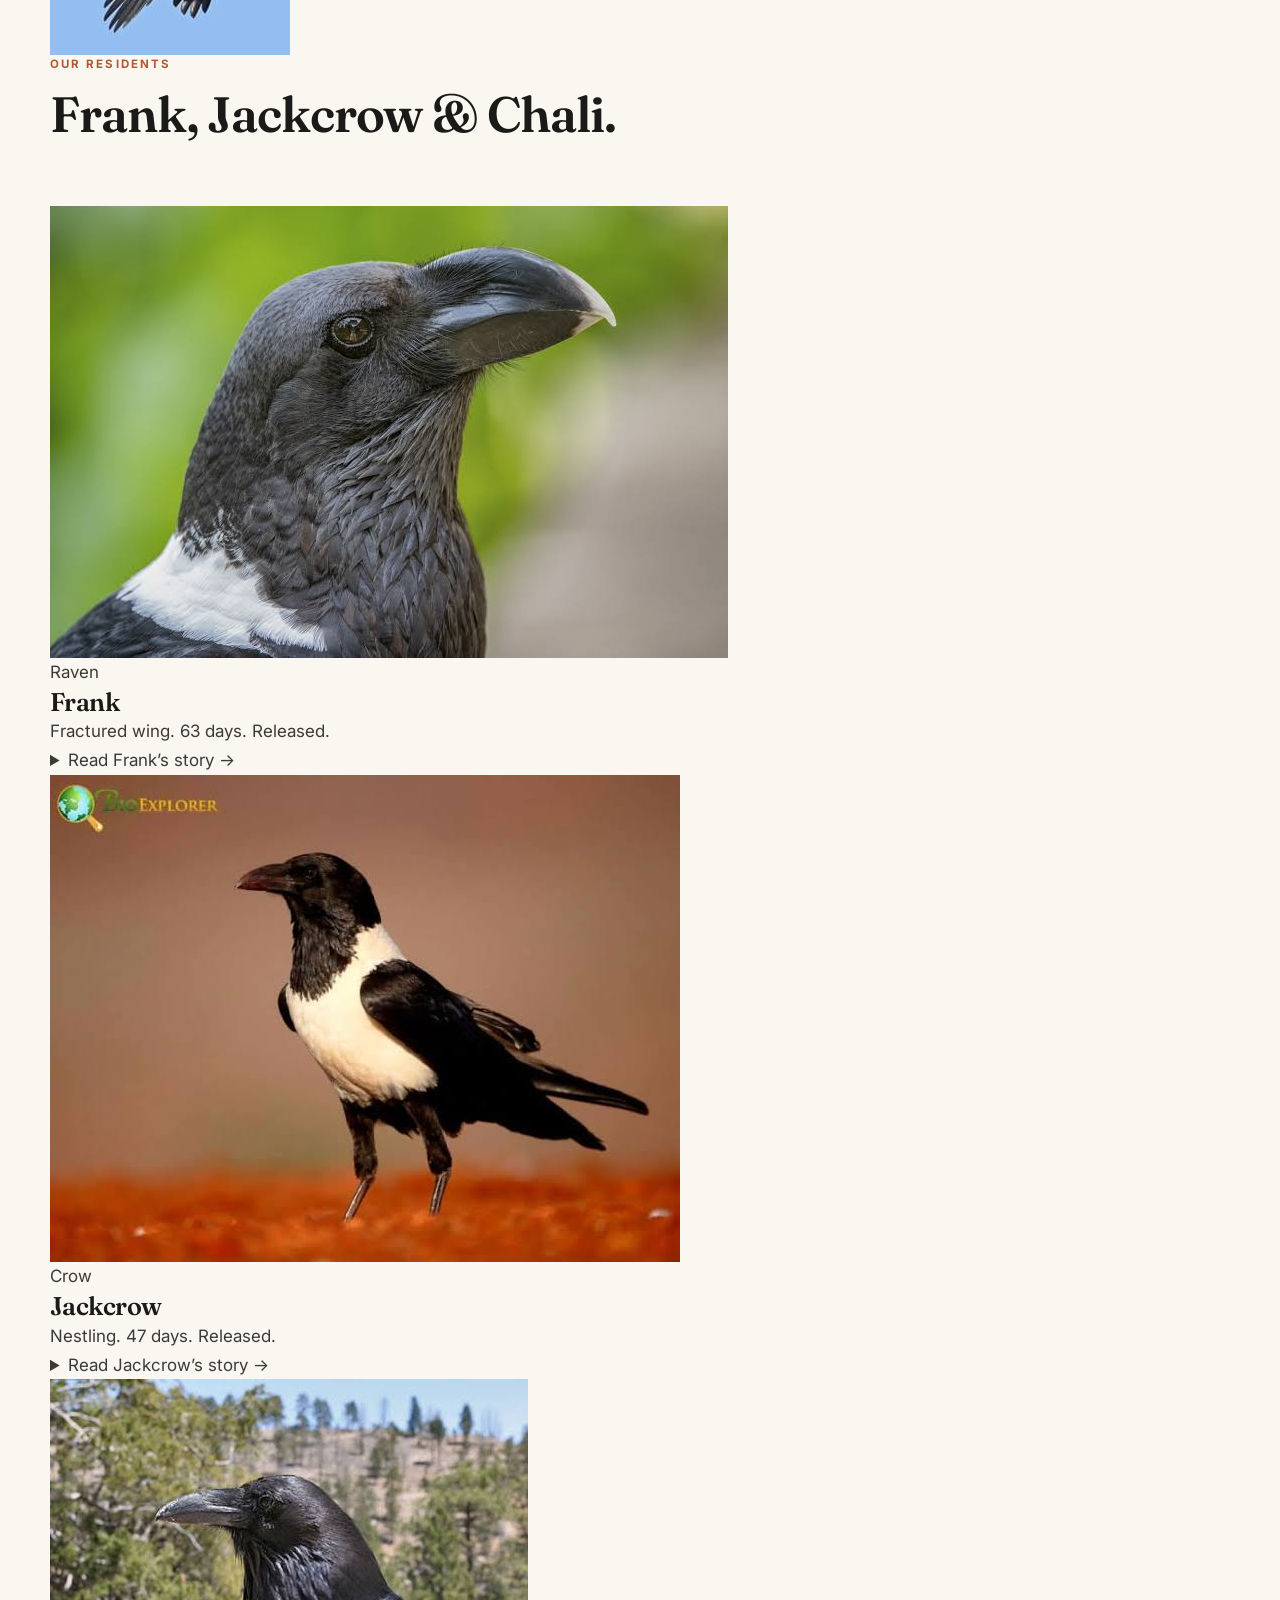
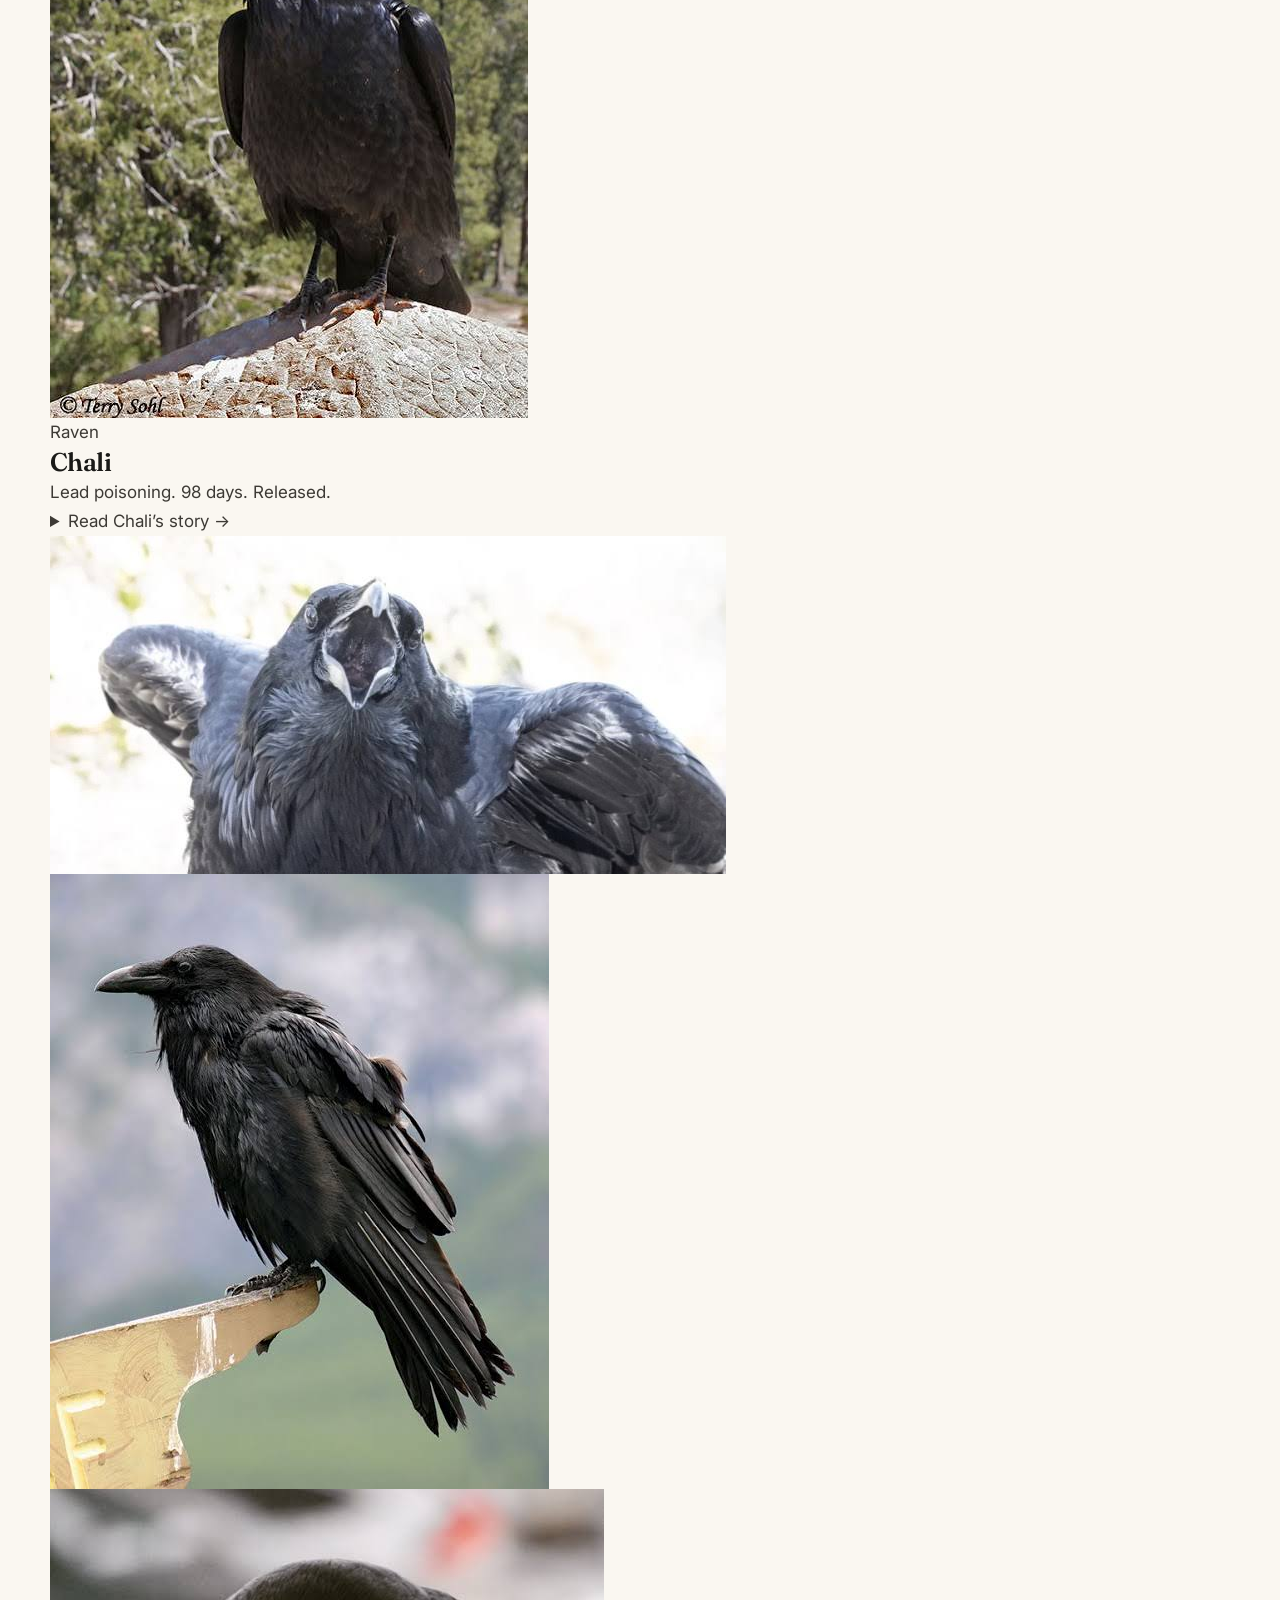
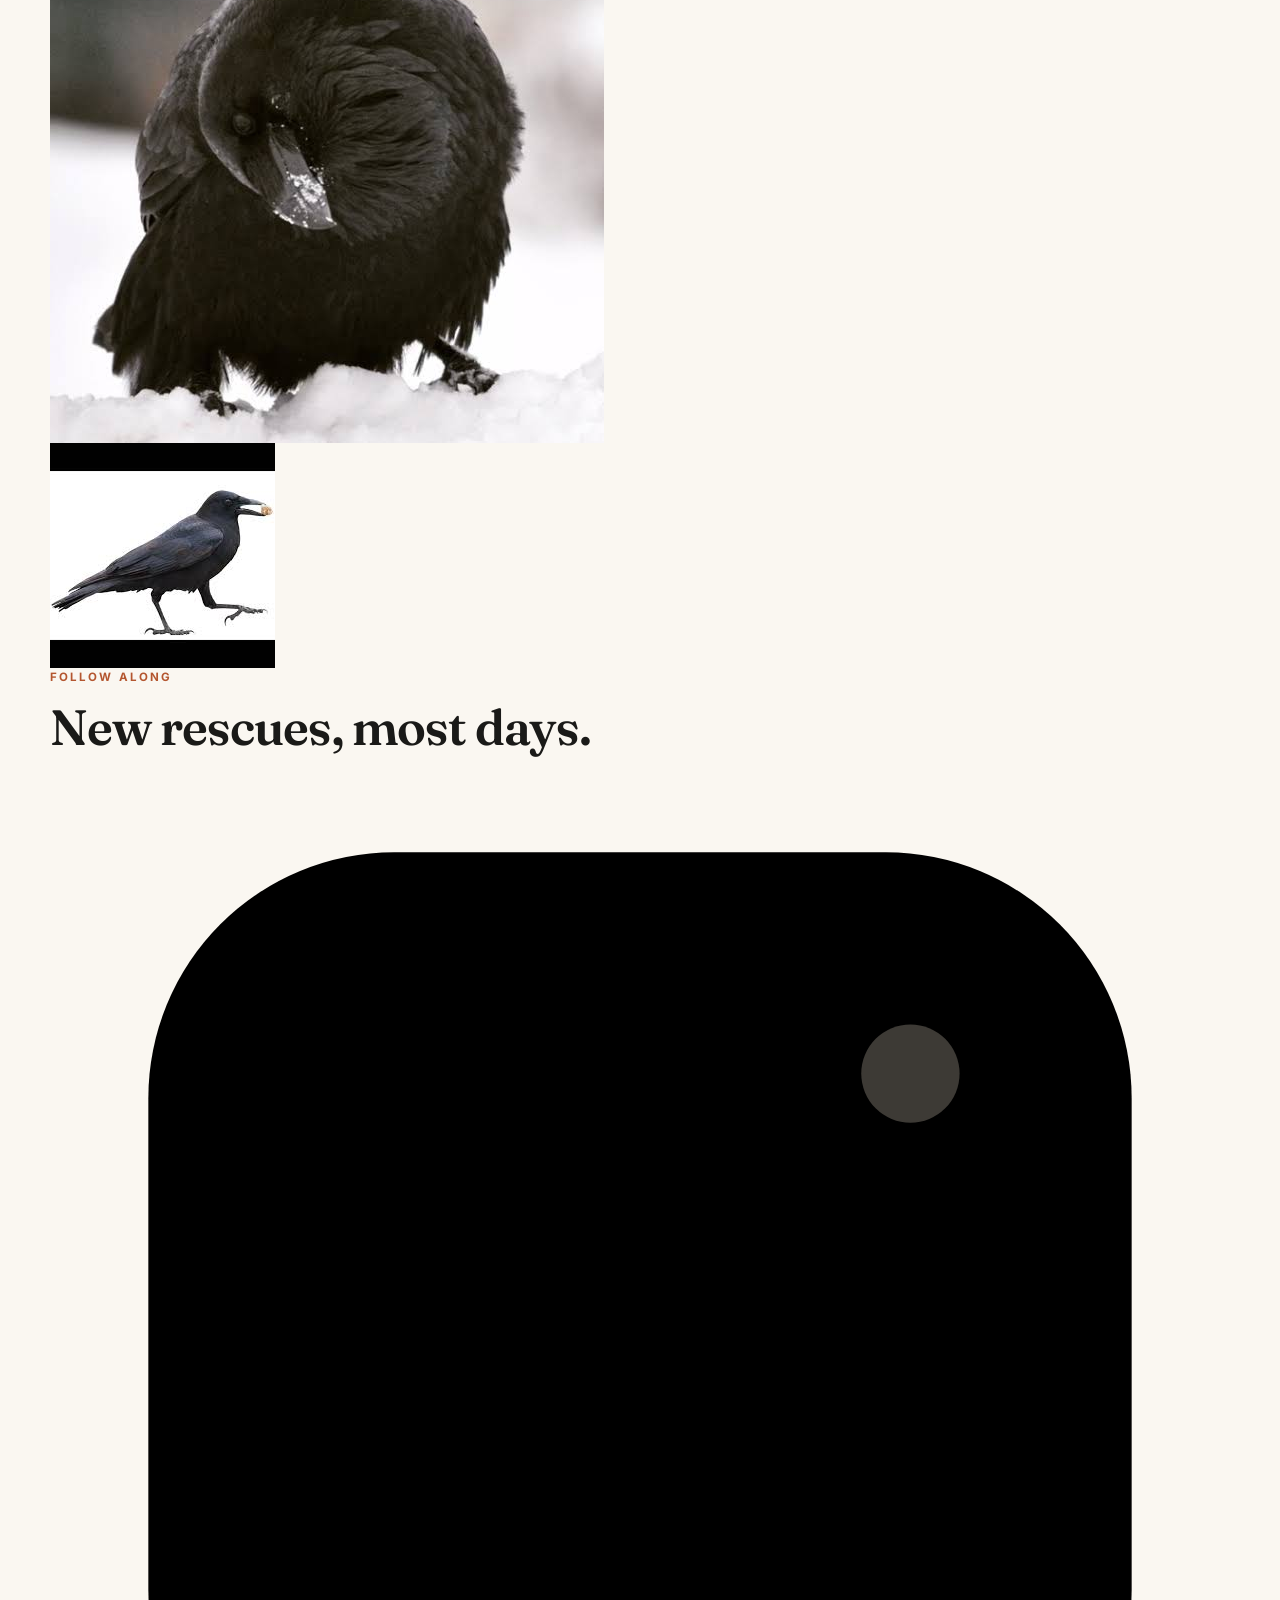
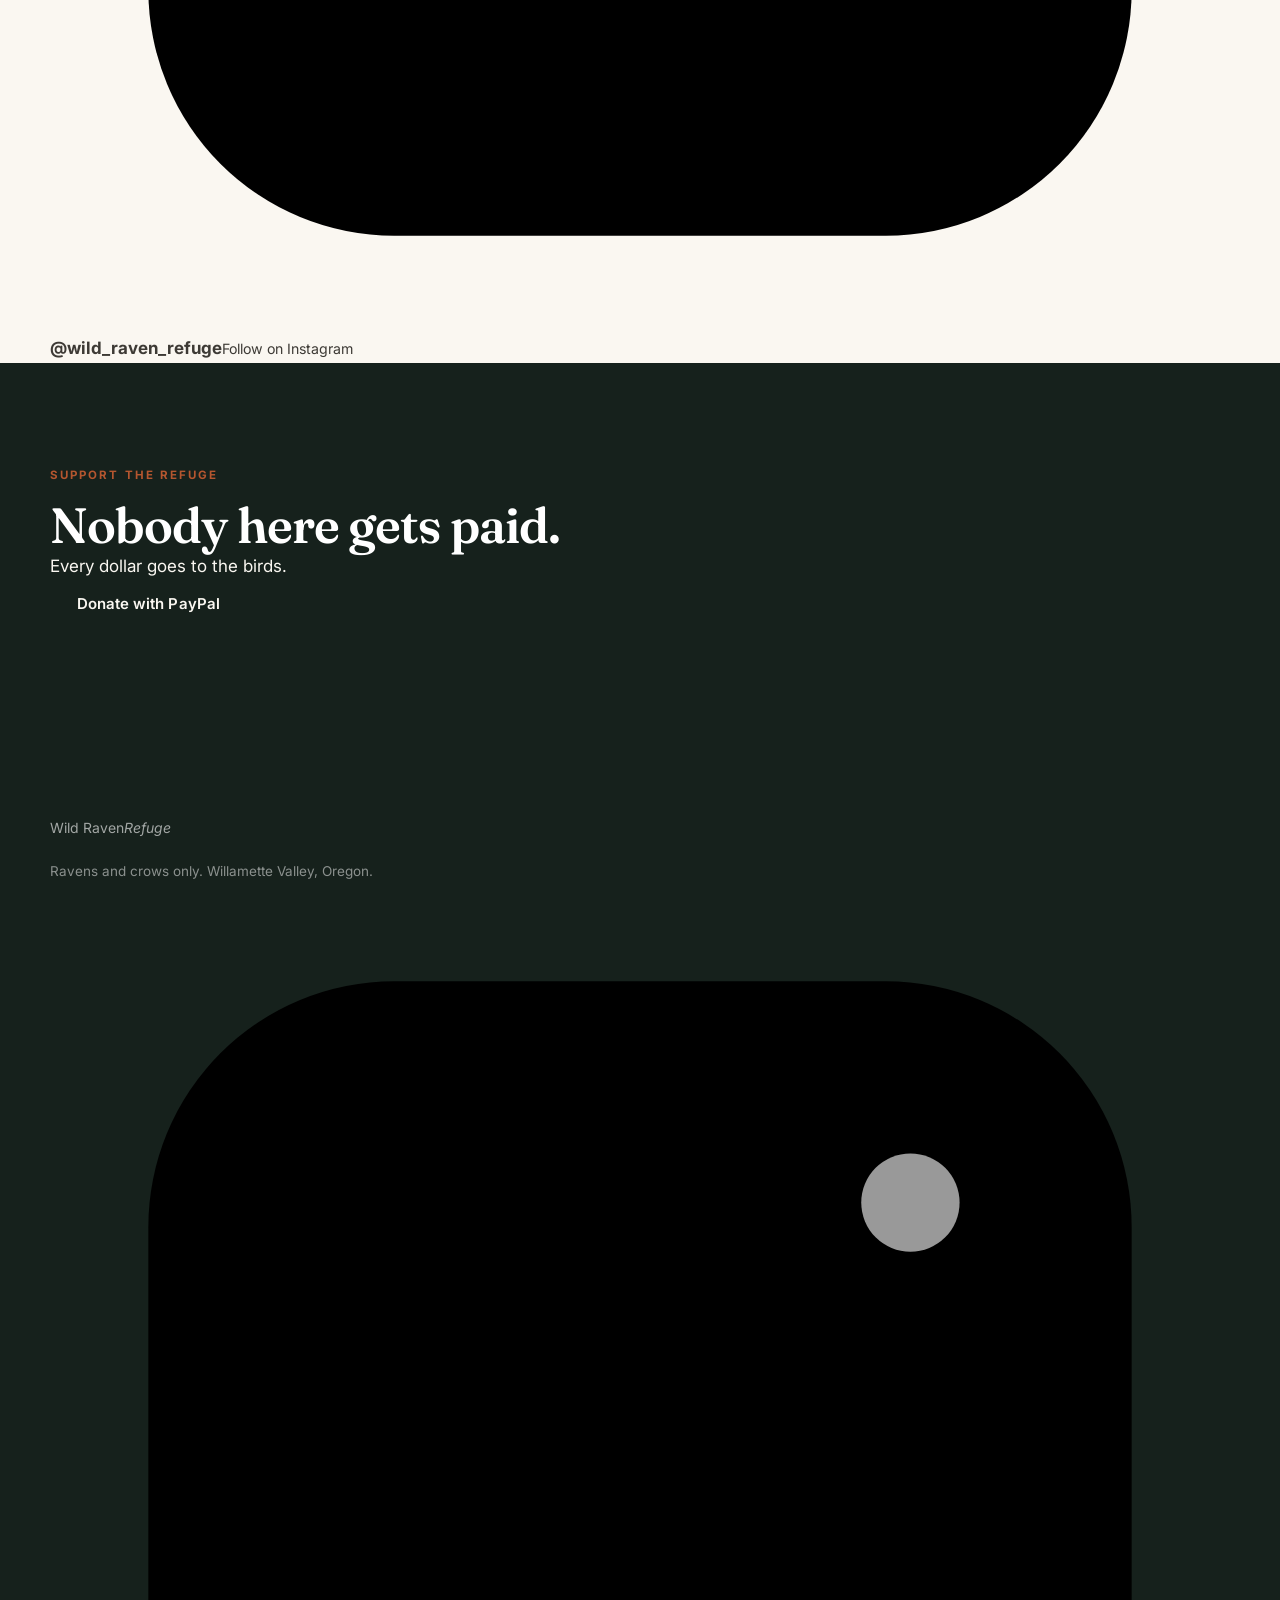
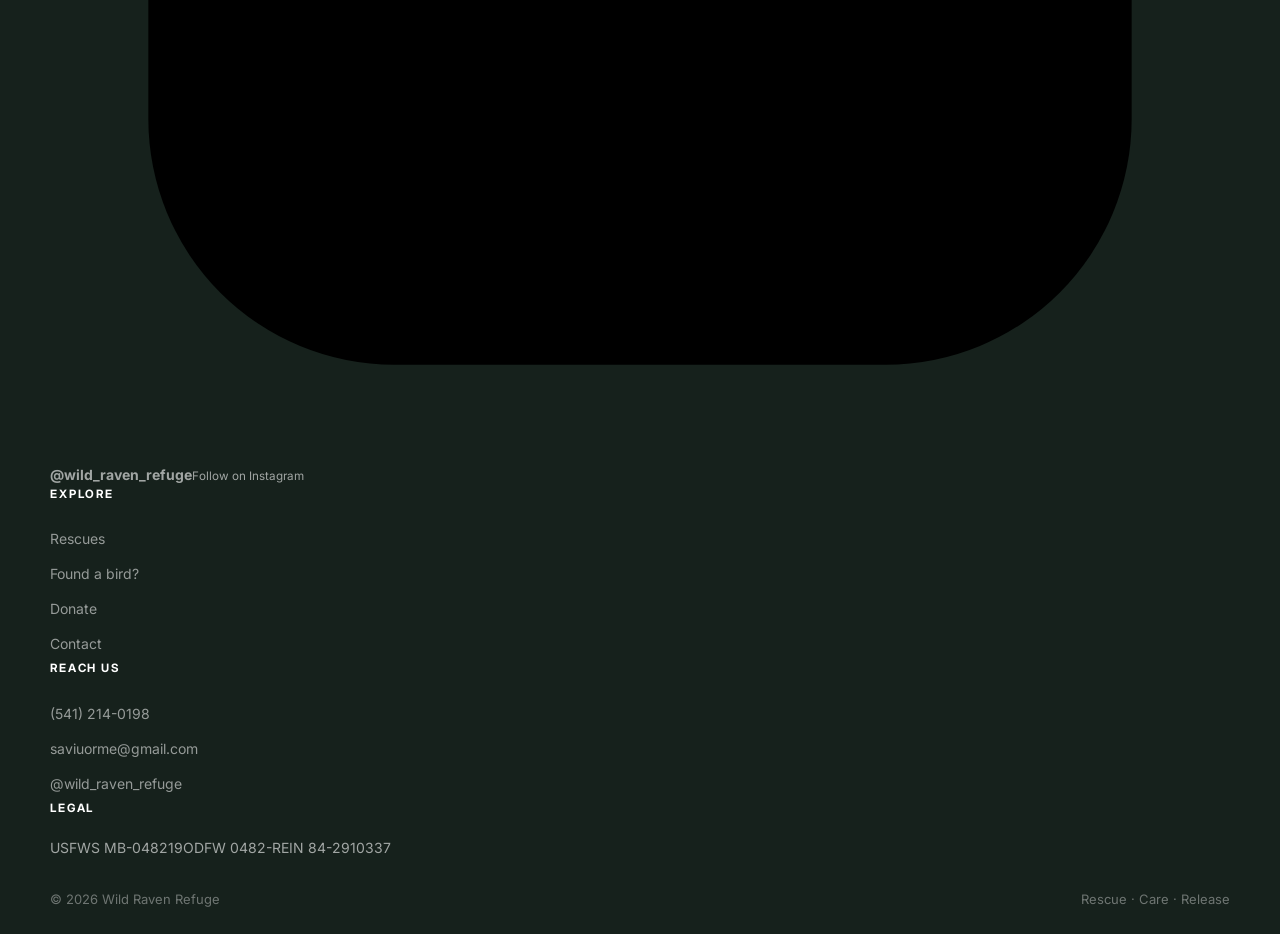
==== commit 40c4016c: "Add site files and images" ====
--- a/index.html
+++ b/index.html
@@ -1,384 +1,193 @@
-<!-- ============================================================
-     FILE: index.html
-     ============================================================ -->
 <!DOCTYPE html>
 <html lang="en">
 <head>
 <meta charset="UTF-8">
 <meta name="viewport" content="width=device-width, initial-scale=1">
-<title>Wild Raven Refuge | Corvid Rescue &amp; Rehabilitation, Eugene OR</title>
-<meta name="description" content="Wild Raven Refuge rescues, treats and releases injured and orphaned ravens, crows and jays across the Willamette Valley. Licensed rehabilitators. 24-hour rescue line.">
-<meta name="theme-color" content="#16211c">
-<link rel="icon" href="data:image/svg+xml,<svg xmlns='http://www.w3.org/2000/svg' viewBox='0 0 100 100'><rect width='100' height='100' rx='22' fill='%2316211c'/><path d='M76 46a22 22 0 0 0-31-31L20 38v32h32z' fill='none' stroke='%23faf7f1' stroke-width='6' stroke-linejoin='round'/><line x1='60' y1='30' x2='14' y2='76' stroke='%23c99a3f' stroke-width='6' stroke-linecap='round'/></svg>">
+<title>Wild Raven Refuge | Ravens &amp; crows, rescued and released</title>
+<meta name="description" content="A small refuge rescuing ravens and crows in Eugene, Oregon.">
+<meta name="theme-color" content="#0d1b2a">
+<link rel="icon" href="data:image/svg+xml,<svg xmlns='http://www.w3.org/2000/svg' viewBox='0 0 100 100'><rect width='100' height='100' rx='22' fill='%230d1b2a'/><circle cx='50' cy='46' r='17' fill='%23f6f3ec'/><polygon points='67,46 91,39 67,53' fill='%23c8964a'/></svg>">
 <link rel="preconnect" href="https://fonts.googleapis.com">
 <link rel="preconnect" href="https://fonts.gstatic.com" crossorigin>
-<link href="https://fonts.googleapis.com/css2?family=Fraunces:opsz,wght@9..144,400;9..144,600;9..144,700&family=Inter:wght@400;500;600;700&display=swap" rel="stylesheet">
+<link href="https://fonts.googleapis.com/css2?family=Fraunces:opsz,wght@9..144,500;9..144,600;9..144,700&family=Inter:wght@400;500;600;700&display=swap" rel="stylesheet">
 <link rel="stylesheet" href="css/styles.css">
 </head>
 <body>
-<a class="skip-link" href="#main">Skip to content</a>
 
 <header class="site-header" id="siteHeader">
-  <div class="topbar">
-    <div class="container topbar-inner">
-      <span class="topbar-item">
-        <svg class="ico" viewBox="0 0 24 24" aria-hidden="true"><path d="M22 16.9v3a2 2 0 0 1-2.2 2 19.8 19.8 0 0 1-8.6-3.1 19.5 19.5 0 0 1-6-6A19.8 19.8 0 0 1 2.1 4.2 2 2 0 0 1 4.1 2h3a2 2 0 0 1 2 1.7c.1 1 .4 1.9.7 2.8a2 2 0 0 1-.4 2.1L8.1 9.9a16 16 0 0 0 6 6l1.3-1.3a2 2 0 0 1 2.1-.5c.9.4 1.8.6 2.8.7a2 2 0 0 1 1.7 2Z"/></svg>
-        Rescue line <a href="tel:+15412140198">(541) 214-0198</a>
-      </span>
-      <span class="topbar-item topbar-right">Eugene, Oregon &middot; USFWS permit MB-048219</span>
-    </div>
-  </div>
-
-  <div class="container nav-wrap">
-    <a class="logo" href="index.html" aria-label="Wild Raven Refuge home">
-      <svg class="logo-mark" viewBox="0 0 100 100" aria-hidden="true">
-        <path d="M76 46a22 22 0 0 0-31-31L20 38v32h32z" fill="none" stroke="currentColor" stroke-width="7" stroke-linejoin="round"/>
-        <line x1="60" y1="30" x2="14" y2="76" stroke="#c99a3f" stroke-width="7" stroke-linecap="round"/>
+  <div class="container header-inner">
+    <a class="brand" href="index.html">
+      <svg class="brand-mark" viewBox="0 0 100 100" aria-hidden="true">
+        <circle cx="46" cy="46" r="20" fill="currentColor"/>
+        <polygon points="64,46 94,38 64,54" fill="#c8964a"/>
+        <circle cx="54" cy="42" r="2.6" fill="#0d1b2a"/>
       </svg>
-      <span class="logo-text">Wild Raven<em>Refuge</em></span>
+      <span class="brand-name">Wild Raven<em>Refuge</em></span>
     </a>
-
-    <nav class="main-nav" id="mainNav" aria-label="Main">
-      <a href="about.html">About</a>
-      <a href="work.html">Our work</a>
+    <nav class="site-nav" id="siteNav">
+      <a href="index.html" class="active">Home</a>
       <a href="stories.html">Rescues</a>
       <a href="help.html">Found a bird?</a>
       <a href="contact.html">Contact</a>
-      <a class="btn btn-clay btn-sm" href="donate.html">Donate</a>
+      <a class="nav-donate" href="donate.html">Donate</a>
     </nav>
-
-    <button class="nav-toggle" id="navToggle" aria-expanded="false" aria-controls="mainNav" aria-label="Open menu">
-      <span></span><span></span><span></span>
+    <button class="nav-toggle" id="navToggle" aria-label="Open menu" aria-expanded="false" aria-controls="siteNav">
+      <span></span><span></span>
     </button>
   </div>
 </header>
 
-<main id="main">
+<main>
 
-  <!-- HERO -->
   <section class="hero">
-    <div class="hero-media" data-fallback="hero">
-      <img src="https://images.unsplash.com/photo-1544923408-75c5cef46f14?auto=format&fit=crop&w=2200&q=80"
-           alt="A raven perched on a weathered branch at first light" width="2200" height="1400" fetchpriority="high">
+    <div class="hero-image">
+      <img src="images/firstp.jpg" alt="A black raven" width="2400" height="1500" fetchpriority="high">
     </div>
-    <div class="hero-overlay"></div>
-
-    <div class="container hero-inner">
-      <p class="kicker">Corvid rescue &middot; Est. 2019</p>
-      <h1>Some birds need<br>a hand. We&rsquo;re here<br>for them.</h1>
-      <p class="hero-sub">
-        Wild Raven Refuge takes in injured, orphaned and displaced ravens, crows and jays
-        from across the Willamette Valley. We patch them up, we feed them, and when
-        they&rsquo;re ready, we open the door.
-      </p>
-      <div class="btn-row">
-        <a class="btn btn-clay btn-lg" href="donate.html">Support the refuge</a>
-        <a class="btn btn-ghost btn-lg" href="stories.html">Read their stories</a>
-      </div>
-    </div>
-
-    <div class="hero-scroll" aria-hidden="true">
-      <span>Scroll</span>
-      <svg viewBox="0 0 24 24"><path d="M12 5v14M19 12l-7 7-7-7"/></svg>
-    </div>
-  </section>
-
-  <!-- STATS -->
-  <section class="stats">
-    <div class="container stats-grid">
-      <div class="stat"><span class="stat-num" data-count="1142">0</span><span class="stat-label">Birds admitted since 2019</span></div>
-      <div class="stat"><span class="stat-num" data-count="68" data-suffix="%">0</span><span class="stat-label">Released back to the wild</span></div>
-      <div class="stat"><span class="stat-num" data-count="9">0</span><span class="stat-label">Volunteers and rehabbers</span></div>
-      <div class="stat"><span class="stat-num">24<span class="stat-unit">hr</span></span><span class="stat-label">Rescue line, every day</span></div>
-    </div>
-  </section>
-
-  <!-- ABOUT -->
-  <section class="about" id="about">
-    <div class="container about-grid">
-      <figure class="about-media reveal">
-        <div class="img-frame" data-fallback="portrait">
-          <img src="https://images.unsplash.com/photo-1555169062-013468b47731?auto=format&fit=crop&w=1200&q=80"
-               alt="A rehabilitator holding a young crow wrapped in a soft towel" width="1200" height="1500" loading="lazy">
-        </div>
-        <figcaption>Ash, week two. Broken wing, bad attitude.</figcaption>
-      </figure>
-
-      <div class="about-copy reveal">
-        <p class="eyebrow">Who we are</p>
-        <h2>A small refuge with a very narrow focus.</h2>
-        <p class="lead">
-          We&rsquo;re not a zoo, and we&rsquo;re not a general wildlife hospital. We&rsquo;re a
-          handful of licensed rehabbers and volunteers who specialise in corvids &mdash;
-          the birds most people walk right past.
-        </p>
-        <p>
-          Ravens, crows, magpies, jays. Animals that mourn their dead, hold grudges for
-          years, recognise individual human faces, and pass that knowledge on to their
-          chicks. They are, by any measure, some of the smartest creatures in this valley.
-          They are also the ones most likely to end up on the shoulder of a road.
-        </p>
-        <p>
-          Most of what comes through our door is preventable. A car strike. A cat. A
-          window. A chick that left the nest a week too early. A bird that ate something
-          it shouldn&rsquo;t have, in a place it shouldn&rsquo;t have been.
-        </p>
-        <p>
-          Our permits let us do the work. They don&rsquo;t pay for it. That part is on us,
-          and on people like you.
-        </p>
-        <a class="link-arrow" href="donate.html">See where your money goes
-          <svg viewBox="0 0 24 24" aria-hidden="true"><path d="M5 12h14M12 5l7 7-7 7"/></svg>
-        </a>
+    <div class="hero-veil"></div>
+    <div class="container hero-content">
+      <p class="hero-eyebrow">Raven &amp; crow rescue &middot; Eugene, Oregon</p>
+      <h1 class="hero-title">Two birds.<br>One refuge.</h1>
+      <p class="hero-lede">We take in injured and orphaned ravens and crows. We get them well. We open the door.</p>
+      <div class="hero-actions">
+        <a class="btn btn-solid" href="https://www.paypal.com/donate/?hosted_button_id=A98NPM9H6RPYJ" target="_blank" rel="noopener">Donate</a>
+        <a class="btn btn-ghost" href="stories.html">See rescues</a>
       </div>
     </div>
   </section>
 
-  <!-- WORK -->
-  <section class="work alt-bg" id="work">
+  <section class="stats">
+    <div class="container stats-row">
+      <div class="stat"><span class="stat-num" data-count="486">0</span><span class="stat-label">Birds admitted</span></div>
+      <div class="stat"><span class="stat-num" data-count="71" data-suffix="%">0</span><span class="stat-label">Released to the wild</span></div>
+      <div class="stat"><span class="stat-num" data-count="6">0</span><span class="stat-label">Volunteers, unpaid</span></div>
+      <div class="stat"><span class="stat-num">24<span class="stat-unit">hr</span></span><span class="stat-label">Rescue line</span></div>
+    </div>
+  </section>
+
+  <section class="gallery">
     <div class="container">
-      <div class="section-head reveal">
-        <p class="eyebrow">What we do</p>
-        <h2>From the phone call to the release.</h2>
-        <p class="lead">Three stages, and a lot of sleepless nights in between.</p>
+      <header class="section-head section-head-tight">
+        <p class="eyebrow">Ravens &amp; crows</p>
+        <h2>What we work with.</h2>
+      </header>
+    </div>
+    <div class="container">
+      <div class="gallery-strip">
+        <figure class="gallery-item"><img src="images/1.jpg" alt="Raven or crow" loading="lazy"></figure>
+        <figure class="gallery-item"><img src="images/2.jpg" alt="Raven or crow" loading="lazy"></figure>
+        <figure class="gallery-item"><img src="images/3.jpg" alt="Raven or crow" loading="lazy"></figure>
+        <figure class="gallery-item"><img src="images/16.jpg" alt="Raven or crow" loading="lazy"></figure>
       </div>
-
-      <div class="card-grid">
-        <article class="card reveal">
-          <div class="card-media" data-fallback="wide">
-            <img src="https://images.unsplash.com/photo-1441974231531-c6227db76b6e?auto=format&fit=crop&w=1000&q=80"
-                 alt="A misty forest at dawn, the kind of terrain our volunteers search" width="1000" height="700" loading="lazy">
-          </div>
-          <div class="card-body">
-            <h3>Rescue &amp; transport</h3>
-            <p>
-              The phone rings at 6am and again at 11pm. We talk the caller through
-              catching and boxing the bird safely, then someone drives out to collect it.
-              Most of our intakes come from within 40 miles of Eugene.
-            </p>
-          </div>
-        </article>
-
-        <article class="card reveal">
-          <div class="card-media" data-fallback="wide">
-            <img src="https://images.unsplash.com/photo-1576091160550-2173dba999ef?auto=format&fit=crop&w=1000&q=80"
-                 alt="A wildlife vet in gloves examining a small patient" width="1000" height="700" loading="lazy">
-          </div>
-          <div class="card-body">
-            <h3>Treatment &amp; recovery</h3>
-            <p>
-              Wound care, splinting, fluid therapy, lead chelation and a lot of
-              hand-feeding. We work with an avian vet in Springfield for X-rays and
-              surgery. The rest happens here, in the flight pens out back.
-            </p>
-          </div>
-        </article>
-
-        <article class="card reveal">
-          <div class="card-media" data-fallback="wide">
-            <img src="https://images.unsplash.com/photo-1444464666168-49d633b86797?auto=format&fit=crop&w=1000&q=80"
-                 alt="A bird in open air, moments after release" width="1000" height="700" loading="lazy">
-          </div>
-          <div class="card-body">
-            <h3>Release &amp; follow-up</h3>
-            <p>
-              A bird only goes back when it can fly hard, forage, and recognise a
-              threat. Where we can, we release into the same territory it came from
-              &mdash; and into the same family group, if it still has one.
-            </p>
-          </div>
-        </article>
-      </div>
-
-      <div class="section-foot reveal">
-        <a class="btn btn-outline" href="work.html">See how the whole process works</a>
+      <div class="gallery-strip">
+        <figure class="gallery-item"><img src="images/5.jpg" alt="Raven or crow" loading="lazy"></figure>
+        <figure class="gallery-item"><img src="images/6.jpg" alt="Raven or crow" loading="lazy"></figure>
+        <figure class="gallery-item"><img src="images/7.jpg" alt="Raven or crow" loading="lazy"></figure>
+        <figure class="gallery-item"><img src="images/8.jpg" alt="Raven or crow" loading="lazy"></figure>
       </div>
     </div>
   </section>
 
-  <!-- STORIES -->
-  <section class="stories" id="stories">
+  <section class="birds">
     <div class="container">
-      <div class="section-head reveal">
-        <p class="eyebrow">Rescue stories</p>
-        <h2>Three that made it back out.</h2>
-        <p class="lead">Not every case ends well. These three did.</p>
-      </div>
-
-      <div class="story-grid">
-        <article class="story reveal">
-          <div class="story-media" data-fallback="wide">
-            <img src="https://images.unsplash.com/photo-1591608971362-f08b2a75731a?auto=format&fit=crop&w=1000&q=80"
-                 alt="An adult raven standing on grass after treatment" width="1000" height="750" loading="lazy">
-          </div>
-          <div class="story-body">
-            <p class="story-meta">Raven &middot; 11 weeks</p>
-            <h3>Juniper</h3>
-            <p>
-              Found on a gravel shoulder near a shooting range in November, unable to
-              stand. Bloodwork came back with lead levels high enough to kill her.
-              Eleven weeks of chelation therapy, syringe feeding and slow re-flight
-              training later, she went back out in March. Same road, different outcome.
-            </p>
+      <header class="section-head">
+        <p class="eyebrow">Our residents</p>
+        <h2>Frank, Jackcrow &amp; Chali.</h2>
+      </header>
+      <div class="bird-grid">
+        <article class="bird-card">
+          <div class="bird-photo"><img src="images/9.jpg" alt="Frank the raven" loading="lazy"></div>
+          <div class="bird-body">
+            <p class="bird-tag">Raven</p>
+            <h3>Frank</h3>
+            <p class="bird-one-line">Fractured wing. 63 days. Released.</p>
+            <details class="expand"><summary>Read Frank&rsquo;s story <span>→</span></summary>
+              <div class="expand-body"><p>Found on Coburg Road, two days down. Clean fracture through the left humerus. Pinned the next morning. Four weeks recovery, five in the flight pen. Released 16 January.</p></div>
+            </details>
           </div>
         </article>
-
-        <article class="story reveal">
-          <div class="story-media" data-fallback="wide">
-            <img src="https://images.unsplash.com/photo-1552728089-57bdde30beb3?auto=format&fit=crop&w=1000&q=80"
-                 alt="Three young crows perched together on a branch" width="1000" height="750" loading="lazy">
-          </div>
-          <div class="story-body">
-            <p class="story-meta">Crows &middot; 6 weeks</p>
-            <h3>The three from the windstorm</h3>
-            <p>
-              A February storm took down a Douglas fir with an active nest in it. Three
-              chicks, maybe nine days old, no feathers to speak of. Fed every ninety
-              minutes from six in the morning until ten at night for three weeks.
-              All three flew.
-            </p>
+        <article class="bird-card">
+          <div class="bird-photo"><img src="images/31.jpg" alt="Jackcrow the crow" loading="lazy"></div>
+          <div class="bird-body">
+            <p class="bird-tag">Crow</p>
+            <h3>Jackcrow</h3>
+            <p class="bird-one-line">Nestling. 47 days. Released.</p>
+            <details class="expand"><summary>Read Jackcrow&rsquo;s story <span>→</span></summary>
+              <div class="expand-body"><p>Nine days old when he came in. No feathers, no eyes open. Fed every ninety minutes for three weeks. Fledged in April. Still visits the original garden.</p></div>
+            </details>
           </div>
         </article>
-
-        <article class="story reveal">
-          <div class="story-media" data-fallback="wide">
-            <img src="https://images.unsplash.com/photo-1452570053594-1b985d6ea890?auto=format&fit=crop&w=1000&q=80"
-                 alt="A young crow with a bandaged wing being examined" width="1000" height="750" loading="lazy">
-          </div>
-          <div class="story-body">
-            <p class="story-meta">Crow &middot; 7 weeks</p>
-            <h3>Ash</h3>
-            <p>
-              Hit by a car on a residential street. Fractured left wing, pinned for
-              four weeks. What kept us hopeful was that his family never left. Two
-              adults and a sibling were still in the same block when we released him,
-              and they took him back the same afternoon.
-            </p>
+        <article class="bird-card">
+          <div class="bird-photo"><img src="images/11.jpg" alt="Chali the raven" loading="lazy"></div>
+          <div class="bird-body">
+            <p class="bird-tag">Raven</p>
+            <h3>Chali</h3>
+            <p class="bird-one-line">Lead poisoning. 98 days. Released.</p>
+            <details class="expand"><summary>Read Chali&rsquo;s story <span>→</span></summary>
+              <div class="expand-body"><p>Found near Junction City, unable to stand. Lead at 74 &micro;g/dL. Two chelation courses, eleven weeks of feeding. Released in March.</p></div>
+            </details>
           </div>
         </article>
-      </div>
-
-      <div class="section-foot reveal">
-        <a class="btn btn-outline" href="stories.html">Read all rescue stories</a>
       </div>
     </div>
   </section>
 
-  <!-- HELP BAND -->
-  <section class="help-band">
-    <div class="container help-band-inner">
-      <div class="help-band-copy reveal">
-        <p class="eyebrow eyebrow-light">Found a bird?</p>
-        <h2>Four things to do in the next ten minutes.</h2>
-        <p class="lead">
-          The first hour matters more than anything we can do later. Here&rsquo;s what
-          helps, and what quietly makes things worse.
-        </p>
-        <div class="btn-row btn-row-left">
-          <a class="btn btn-clay" href="help.html">Read the full guide</a>
-          <a class="btn btn-ghost" href="tel:+15412140198">Call (541) 214-0198</a>
-        </div>
-      </div>
-      <figure class="help-band-media reveal">
-        <div class="img-frame" data-fallback="portrait">
-          <img src="https://images.unsplash.com/photo-1552728089-57bdde30beb3?auto=format&fit=crop&w=1000&q=80"
-               alt="A crow sitting quietly in a cardboard transport box lined with a towel" width="1000" height="1250" loading="lazy">
-        </div>
-      </figure>
-    </div>
-  </section>
-
-  <!-- DONATE -->
-  <section class="donate" id="donate">
+  <section class="gallery">
     <div class="container">
-      <div class="section-head section-head-center reveal">
-        <p class="eyebrow eyebrow-light">Support the refuge</p>
-        <h2>Rescue work is mostly a supply bill.</h2>
-        <p class="lead">
-          We have no paid staff and no building to pay for. What we do have is a
-          constant, unglamorous stream of costs: food, medication, fuel, X-rays,
-          heat lamps, and the vet bill that shows up every month.
-        </p>
-      </div>
-
-      <div class="tiers reveal">
-        <div class="tier">
-          <p class="tier-amount">$25</p>
-          <p class="tier-what">Feeds one corvid for about ten days</p>
-        </div>
-        <div class="tier tier-featured">
-          <span class="tier-tag">Most useful</span>
-          <p class="tier-amount">$75</p>
-          <p class="tier-what">Covers a full exam, X-ray and medications for one new intake</p>
-        </div>
-        <div class="tier">
-          <p class="tier-amount">$200</p>
-          <p class="tier-what">Funds a lead-testing and chelation course &mdash; the treatment that saves the most birds</p>
-        </div>
-      </div>
-
-      <div class="donate-cta reveal">
-        <a class="btn btn-clay btn-lg" href="donate.html">Donate now</a>
-        <p class="donate-fine">
-          One-time or monthly. Every donation is receipted, and we publish a full
-          accounting of what we spent each year.
-        </p>
+      <div class="gallery-strip">
+        <figure class="gallery-item"><img src="images/12.jpg" alt="Raven or crow" loading="lazy"></figure>
+        <figure class="gallery-item"><img src="images/13.jpg" alt="Raven or crow" loading="lazy"></figure>
+        <figure class="gallery-item"><img src="images/14.jpg" alt="Raven or crow" loading="lazy"></figure>
+        <figure class="gallery-item"><img src="images/15.jpg" alt="Raven or crow" loading="lazy"></figure>
       </div>
     </div>
   </section>
 
-  <!-- QUOTE -->
-  <section class="quote-section">
-    <div class="container reveal">
-      <blockquote class="quote">
-        <p>&ldquo;They may have been forgotten by the world, but they&rsquo;re never forgotten here.&rdquo;</p>
-        <cite>Marion Kestrel, founder</cite>
-      </blockquote>
+  <section class="ig-section">
+    <div class="container">
+      <p class="eyebrow">Follow along</p>
+      <h2>New rescues, most days.</h2>
+      <a class="ig-btn ig-btn-lg" href="https://www.instagram.com/wild_raven_refuge" target="_blank" rel="noopener">
+        <svg class="ig-icon" viewBox="0 0 24 24" aria-hidden="true"><rect x="2" y="2" width="20" height="20" rx="5" ry="5"/><circle cx="12" cy="12" r="4.5"/><circle cx="17.5" cy="6.5" r="1" fill="currentColor"/></svg>
+        <span class="ig-handle"><strong>@wild_raven_refuge</strong><small>Follow on Instagram</small></span>
+      </a>
+    </div>
+  </section>
+
+  <section class="donate">
+    <div class="container donate-inner">
+      <p class="eyebrow">Support the refuge</p>
+      <h2>Nobody here gets paid.</h2>
+      <p class="donate-lede">Every dollar goes to the birds.</p>
+      <a class="btn btn-solid btn-large" href="https://www.paypal.com/donate/?hosted_button_id=A98NPM9H6RPYJ" target="_blank" rel="noopener">Donate with PayPal</a>
     </div>
   </section>
 
 </main>
 
 <footer class="site-footer">
-  <div class="container footer-grid">
+  <div class="container footer-inner">
     <div class="footer-brand">
-      <a class="logo logo-footer" href="index.html">
-        <svg class="logo-mark" viewBox="0 0 100 100" aria-hidden="true">
-          <path d="M76 46a22 22 0 0 0-31-31L20 38v32h32z" fill="none" stroke="currentColor" stroke-width="7" stroke-linejoin="round"/>
-          <line x1="60" y1="30" x2="14" y2="76" stroke="#c99a3f" stroke-width="7" stroke-linecap="round"/>
-        </svg>
-        <span class="logo-text">Wild Raven<em>Refuge</em></span>
+      <span class="brand-name brand-name-light">Wild Raven<em>Refuge</em></span>
+      <p>Ravens and crows only. Willamette Valley, Oregon.</p>
+      <a class="ig-btn" href="https://www.instagram.com/wild_raven_refuge" target="_blank" rel="noopener" style="margin-top:1.25rem;">
+        <svg class="ig-icon" viewBox="0 0 24 24" aria-hidden="true"><rect x="2" y="2" width="20" height="20" rx="5" ry="5"/><circle cx="12" cy="12" r="4.5"/><circle cx="17.5" cy="6.5" r="1" fill="currentColor"/></svg>
+        <span class="ig-handle"><strong>@wild_raven_refuge</strong><small>Follow on Instagram</small></span>
       </a>
-      <p>A registered 501(c)(3) nonprofit. Corvid rescue and rehabilitation in the Willamette Valley since 2019.</p>
     </div>
-
-    <div class="footer-col">
-      <h4>The refuge</h4>
-      <a href="about.html">About us</a>
-      <a href="work.html">Our work</a>
-      <a href="stories.html">Rescue stories</a>
-      <a href="contact.html">Contact</a>
+    <div class="footer-col"><h4>Explore</h4>
+      <a href="stories.html">Rescues</a><a href="help.html">Found a bird?</a><a href="donate.html">Donate</a><a href="contact.html">Contact</a>
     </div>
-
-    <div class="footer-col">
-      <h4>Get involved</h4>
-      <a href="donate.html">Donate</a>
-      <a href="help.html">Found a bird?</a>
-      <a href="mailto:volunteer@wildravenrefuge.org">Volunteer</a>
-      <a href="mailto:hello@wildravenrefuge.org">Press &amp; partnerships</a>
+    <div class="footer-col"><h4>Reach us</h4>
+      <a href="tel:+15412140198">(541) 214-0198</a>
+      <a href="mailto:saviuorme@gmail.com">saviuorme@gmail.com</a>
+      <a href="https://www.instagram.com/wild_raven_refuge" target="_blank" rel="noopener">@wild_raven_refuge</a>
     </div>
-
-    <div class="footer-col">
-      <h4>Legal</h4>
-      <a href="#">Financial reports</a>
-      <a href="#">Privacy policy</a>
-      <a href="#">Permits &amp; licensing</a>
-      <span class="footer-static">EIN 84-2910337</span>
+    <div class="footer-col"><h4>Legal</h4>
+      <span>USFWS MB-048219</span><span>ODFW 0482-R</span><span>EIN 84-2910337</span>
     </div>
   </div>
-
   <div class="container footer-bottom">
-    <span>&copy; <span class="js-year">2026</span> Wild Raven Refuge. All rights reserved.</span>
+    <span>&copy; <span class="js-year">2026</span> Wild Raven Refuge</span>
     <span>Rescue &middot; Care &middot; Release</span>
   </div>
 </footer>
--- a/css/styles.css
+++ b/css/styles.css
@@ -0,0 +1,1483 @@
+/* ============================================================
+   FILE: css/styles.css
+   Wild Raven Refuge — full stylesheet
+   ============================================================ */
+
+/* ---------- 1. TOKENS ---------- */
+:root{
+  /* Colour */
+  --ink:        #1a1a18;
+  --ink-soft:   #3d3a35;
+  --forest:     #16211c;
+  --forest-2:   #1f2f27;
+  --paper:      #faf7f1;
+  --paper-2:    #f2ede3;
+  --sand:       #e6ddcd;
+  --line:       #ddd5c6;
+  --clay:       #b4562f;
+  --clay-dark:  #92401f;
+  --clay-light: #d9794f;
+  --gold:       #c99a3f;
+  --sage:       #6f8271;
+  --muted:      #6f6a60;
+  --white:      #ffffff;
+  --good:       #3f7a4d;
+  --bad:        #9c3b2e;
+
+  /* Type */
+  --serif: "Fraunces", Georgia, "Times New Roman", serif;
+  --sans:  "Inter", -apple-system, BlinkMacSystemFont, "Segoe UI", Arial, sans-serif;
+
+  /* Layout */
+  --max: 1180px;
+  --gutter: clamp(1.25rem, 4vw, 2.5rem);
+  --radius: 4px;
+  --radius-lg: 12px;
+
+  /* Motion */
+  --ease: cubic-bezier(.22,.61,.36,1);
+
+  /* Shadow */
+  --shadow-sm: 0 1px 2px rgba(26,26,24,.06), 0 2px 8px rgba(26,26,24,.04);
+  --shadow-md: 0 4px 12px rgba(26,26,24,.08), 0 12px 32px rgba(26,26,24,.06);
+  --shadow-lg: 0 12px 32px rgba(26,26,24,.14), 0 32px 64px rgba(26,26,24,.10);
+}
+
+/* ---------- 2. RESET ---------- */
+*,*::before,*::after{ box-sizing:border-box; }
+*{ margin:0; padding:0; }
+
+html{
+  scroll-behavior:smooth;
+  scroll-padding-top:120px;
+  -webkit-text-size-adjust:100%;
+}
+
+body{
+  font-family:var(--sans);
+  font-size:clamp(1rem, .95rem + .25vw, 1.0625rem);
+  line-height:1.7;
+  color:var(--ink-soft);
+  background:var(--paper);
+  -webkit-font-smoothing:antialiased;
+  -moz-osx-font-smoothing:grayscale;
+  overflow-x:hidden;
+}
+
+img,svg,video{ display:block; max-width:100%; height:auto; }
+img{ background:var(--sand); }
+button,input,select,textarea{ font:inherit; color:inherit; }
+ul,ol{ list-style:none; }
+a{ color:inherit; text-decoration:none; }
+table{ border-collapse:collapse; width:100%; }
+
+/* ---------- 3. TYPE ---------- */
+h1,h2,h3,h4{
+  font-family:var(--serif);
+  font-weight:600;
+  line-height:1.08;
+  letter-spacing:-.02em;
+  color:var(--ink);
+  font-variation-settings:"opsz" 40;
+}
+
+h1{ font-size:clamp(2.4rem, 6.5vw, 5rem); }
+h2{ font-size:clamp(1.9rem, 4vw, 3.1rem); }
+h3{ font-size:clamp(1.25rem, 2vw, 1.6rem); line-height:1.2; }
+h4{ font-size:1.0625rem; line-height:1.3; letter-spacing:-.01em; }
+
+p{ max-width:68ch; }
+
+.lead{
+  font-size:clamp(1.0625rem, 1.6vw, 1.25rem);
+  line-height:1.6;
+  color:var(--ink-soft);
+}
+
+.eyebrow{
+  font-family:var(--sans);
+  font-size:.72rem;
+  font-weight:700;
+  letter-spacing:.18em;
+  text-transform:uppercase;
+  color:var(--clay);
+  margin-bottom:.85rem;
+  max-width:none;
+}
+.eyebrow-light{ color:var(--gold); }
+
+.kicker{
+  font-family:var(--sans);
+  font-size:.75rem;
+  font-weight:600;
+  letter-spacing:.24em;
+  text-transform:uppercase;
+  margin-bottom:1.25rem;
+  max-width:none;
+}
+
+/* ---------- 4. LAYOUT ---------- */
+.container{
+  width:min(var(--max), 100% - (var(--gutter) * 2));
+  margin-inline:auto;
+}
+.container.narrow{ width:min(760px, 100% - (var(--gutter) * 2)); }
+
+.section{ padding:clamp(4rem, 9vw, 7.5rem) 0; }
+.alt-bg{ background:var(--paper-2); }
+
+.section-head{ max-width:720px; margin-bottom:clamp(2.5rem, 5vw, 4rem); }
+.section-head h2{ margin-bottom:1rem; }
+.section-head .lead{ color:var(--muted); }
+.section-head-center{ margin-inline:auto; text-align:center; }
+.section-head-center .lead{ margin-inline:auto; }
+
+.section-foot{ margin-top:clamp(2.5rem, 4vw, 3.5rem); }
+
+.visually-hidden{
+  position:absolute; width:1px; height:1px;
+  padding:0; margin:-1px; overflow:hidden;
+  clip:rect(0 0 0 0); white-space:nowrap; border:0;
+}
+
+.skip-link{
+  position:absolute; top:-100px; left:1rem; z-index:999;
+  background:var(--forest); color:var(--white);
+  padding:.75rem 1.25rem; border-radius:var(--radius);
+  font-size:.875rem; font-weight:600;
+  transition:top .2s;
+}
+.skip-link:focus{ top:1rem; }
+
+/* ---------- 5. BUTTONS ---------- */
+.btn{
+  display:inline-flex;
+  align-items:center;
+  justify-content:center;
+  gap:.5rem;
+  padding:.85rem 1.6rem;
+  border:1.5px solid transparent;
+  border-radius:999px;
+  font-family:var(--sans);
+  font-size:.9375rem;
+  font-weight:600;
+  line-height:1;
+  letter-spacing:.005em;
+  cursor:pointer;
+  transition:transform .18s var(--ease), background .18s, color .18s, border-color .18s, box-shadow .18s;
+  white-space:nowrap;
+}
+.btn:hover{ transform:translateY(-2px); }
+.btn:active{ transform:translateY(0); }
+.btn:focus-visible{ outline:2px solid var(--clay); outline-offset:3px; }
+
+.btn-clay{ background:var(--clay); color:var(--white); box-shadow:0 4px 14px rgba(180,86,47,.28); }
+.btn-clay:hover{ background:var(--clay-dark); box-shadow:0 8px 22px rgba(180,86,47,.34); }
+
+.btn-ghost{
+  background:rgba(255,255,255,.08);
+  color:var(--white);
+  border-color:rgba(255,255,255,.4);
+  backdrop-filter:blur(6px);
+}
+.btn-ghost:hover{ background:rgba(255,255,255,.16); border-color:rgba(255,255,255,.7); }
+
+.btn-outline{
+  background:transparent;
+  color:var(--ink);
+  border-color:var(--line);
+}
+.btn-outline:hover{ background:var(--ink); color:var(--paper); border-color:var(--ink); }
+
+.btn-dark{ background:var(--ink); color:var(--paper); }
+.btn-dark:hover{ background:var(--forest); }
+
+.btn-lg{ padding:1.05rem 2rem; font-size:1rem; }
+.btn-sm{ padding:.6rem 1.15rem; font-size:.85rem; }
+
+.btn-row{ display:flex; gap:.85rem; flex-wrap:wrap; }
+.btn-row-left{ justify-content:flex-start; margin-top:1.75rem; }
+
+.link-arrow{
+  display:inline-flex;
+  align-items:center;
+  gap:.5rem;
+  font-weight:600;
+  font-size:.9375rem;
+  color:var(--clay);
+  margin-top:1.5rem;
+  border-bottom:1px solid transparent;
+  transition:border-color .2s, gap .2s;
+}
+.link-arrow svg{ width:18px; height:18px; fill:none; stroke:currentColor; stroke-width:2; stroke-linecap:round; stroke-linejoin:round; transition:transform .2s var(--ease); }
+.link-arrow:hover{ border-color:currentColor; }
+.link-arrow:hover svg{ transform:translateX(4px); }
+
+/* ---------- 6. HEADER ---------- */
+.site-header{
+  position:fixed;
+  inset:0 0 auto 0;
+  z-index:100;
+  transition:box-shadow .3s, background .3s;
+}
+.site-header.is-scrolled{
+  box-shadow:0 1px 0 rgba(255,255,255,.06), 0 8px 32px rgba(0,0,0,.28);
+}
+
+.topbar{
+  background:var(--forest);
+  border-bottom:1px solid rgba(255,255,255,.07);
+  font-size:.75rem;
+  color:rgba(255,255,255,.62);
+}
+.topbar-inner{
+  display:flex;
+  justify-content:space-between;
+  align-items:center;
+  gap:1rem;
+  min-height:34px;
+  flex-wrap:wrap;
+}
+.topbar-item{ display:inline-flex; align-items:center; gap:.45rem; }
+.topbar-item a{ color:var(--gold); font-weight:600; }
+.topbar-item a:hover{ text-decoration:underline; }
+.ico{ width:13px; height:13px; fill:none; stroke:currentColor; stroke-width:2; stroke-linecap:round; stroke-linejoin:round; }
+
+.nav-wrap{
+  background:rgba(22,33,28,.97);
+  backdrop-filter:blur(12px);
+  display:flex;
+  align-items:center;
+  justify-content:space-between;
+  gap:1.5rem;
+  min-height:70px;
+}
+.site-header.is-scrolled .nav-wrap{ background:rgba(22,33,28,1); }
+
+.logo{ display:inline-flex; align-items:center; gap:.6rem; color:var(--paper); }
+.logo-mark{
+  width:28px; height:28px;
+  fill:none; stroke:currentColor; stroke-width:7;
+  stroke-linejoin:round; stroke-linecap:round;
+  flex-shrink:0;
+}
+.logo-text{
+  font-family:var(--serif);
+  font-size:1.0625rem;
+  font-weight:600;
+  letter-spacing:.02em;
+  line-height:1;
+  display:flex;
+  flex-direction:column;
+}
+.logo-text em{
+  font-style:normal;
+  font-size:.6rem;
+  letter-spacing:.3em;
+  text-transform:uppercase;
+  color:var(--gold);
+  font-family:var(--sans);
+  font-weight:600;
+  margin-top:3px;
+}
+
+.main-nav{
+  display:flex;
+  align-items:center;
+  gap:1.6rem;
+  font-size:.875rem;
+  font-weight:500;
+  color:rgba(255,255,255,.78);
+}
+.main-nav a{ position:relative; padding:.25rem 0; transition:color .2s; }
+.main-nav a:hover{ color:var(--white); }
+.main-nav a.is-active{ color:var(--white); }
+.main-nav a.is-active::after{
+  content:"";
+  position:absolute; left:0; right:0; bottom:-4px;
+  height:2px; background:var(--clay); border-radius:2px;
+}
+.main-nav .btn{ color:var(--white); }
+.main-nav .btn:hover{ color:var(--white); }
+.main-nav .btn.is-active::after{ display:none; }
+
+.nav-toggle{
+  display:none;
+  flex-direction:column;
+  justify-content:center;
+  gap:5px;
+  width:44px; height:44px;
+  background:transparent;
+  border:0;
+  cursor:pointer;
+  padding:10px;
+}
+.nav-toggle span{
+  display:block;
+  height:2px;
+  background:var(--paper);
+  border-radius:2px;
+  transition:transform .25s var(--ease), opacity .2s;
+}
+.nav-toggle[aria-expanded="true"] span:nth-child(1){ transform:translateY(7px) rotate(45deg); }
+.nav-toggle[aria-expanded="true"] span:nth-child(2){ opacity:0; }
+.nav-toggle[aria-expanded="true"] span:nth-child(3){ transform:translateY(-7px) rotate(-45deg); }
+
+/* ---------- 7. HERO ---------- */
+.hero{
+  position:relative;
+  min-height:100svh;
+  display:flex;
+  align-items:center;
+  padding:clamp(8rem, 16vh, 12rem) 0 clamp(5rem, 10vh, 8rem);
+  overflow:hidden;
+  background:var(--forest);
+  color:var(--paper);
+  isolation:isolate;
+}
+.hero-media{ position:absolute; inset:0; z-index:-2; }
+.hero-media img{
+  width:100%; height:100%;
+  object-fit:cover;
+  object-position:center 40%;
+}
+.hero-overlay{
+  position:absolute; inset:0; z-index:-1;
+  background:
+    linear-gradient(180deg, rgba(22,33,28,.72) 0%, rgba(22,33,28,.45) 35%, rgba(22,33,28,.82) 100%),
+    radial-gradient(ellipse at 30% 40%, rgba(22,33,28,.35) 0%, rgba(22,33,28,.75) 70%);
+}
+
+.hero-inner{ position:relative; max-width:900px; }
+.hero .kicker{ color:var(--gold); }
+.hero h1{
+  color:var(--white);
+  margin-bottom:1.5rem;
+  text-shadow:0 2px 30px rgba(0,0,0,.3);
+}
+.hero-sub{
+  font-size:clamp(1.0625rem, 1.8vw, 1.3rem);
+  line-height:1.6;
+  color:rgba(255,255,255,.88);
+  max-width:600px;
+  margin-bottom:2.25rem;
+}
+
+.hero-scroll{
+  position:absolute;
+  bottom:2rem; left:50%;
+  transform:translateX(-50%);
+  display:flex; flex-direction:column; align-items:center; gap:.4rem;
+  font-size:.65rem; letter-spacing:.24em; text-transform:uppercase;
+  color:rgba(255,255,255,.5);
+  animation:bob 2.6s ease-in-out infinite;
+}
+.hero-scroll svg{ width:18px; height:18px; fill:none; stroke:currentColor; stroke-width:1.5; stroke-linecap:round; stroke-linejoin:round; }
+@keyframes bob{ 0%,100%{ transform:translate(-50%,0); } 50%{ transform:translate(-50%,8px); } }
+
+/* ---------- 8. PAGE HERO (subpages) ---------- */
+.page-hero{
+  position:relative;
+  min-height:min(78svh, 700px);
+  display:flex;
+  align-items:flex-end;
+  padding:clamp(8rem,18vh,12rem) 0 clamp(3rem,7vh,5rem);
+  overflow:hidden;
+  background:var(--forest);
+  color:var(--paper);
+  isolation:isolate;
+}
+.page-hero-short{ min-height:min(64svh, 560px); }
+.page-hero-media{ position:absolute; inset:0; z-index:-2; }
+.page-hero-media img{ width:100%; height:100%; object-fit:cover; }
+.page-hero-overlay{
+  position:absolute; inset:0; z-index:-1;
+  background:linear-gradient(180deg, rgba(22,33,28,.68) 0%, rgba(22,33,28,.52) 30%, rgba(22,33,28,.9) 100%);
+}
+.page-hero-inner{ position:relative; }
+.page-hero .kicker{ color:var(--gold); }
+.page-hero h1{
+  color:var(--white);
+  font-size:clamp(2.1rem, 5.5vw, 4rem);
+  margin-bottom:1rem;
+  text-shadow:0 2px 30px rgba(0,0,0,.3);
+}
+.page-hero-sub{
+  font-size:clamp(1rem, 1.5vw, 1.1875rem);
+  color:rgba(255,255,255,.85);
+  max-width:620px;
+}
+.page-hero .btn-row-left{ margin-top:2rem; }
+
+/* ---------- 9. STATS ---------- */
+.stats{
+  background:var(--forest-2);
+  color:var(--paper);
+  padding:clamp(2.5rem,5vw,3.75rem) 0;
+  border-bottom:1px solid rgba(255,255,255,.06);
+}
+.stats-grid{
+  display:grid;
+  grid-template-columns:repeat(4, 1fr);
+  gap:clamp(1.5rem, 4vw, 3rem);
+}
+.stat{ display:flex; flex-direction:column; gap:.35rem; }
+.stat-num{
+  font-family:var(--serif);
+  font-size:clamp(2rem, 4vw, 3rem);
+  font-weight:600;
+  line-height:1;
+  color:var(--gold);
+  letter-spacing:-.03em;
+  font-variant-numeric:tabular-nums;
+}
+.stat-unit{ font-size:.5em; margin-left:.1em; }
+.stat-label{
+  font-size:.78rem;
+  letter-spacing:.1em;
+  text-transform:uppercase;
+  color:rgba(255,255,255,.55);
+  max-width:22ch;
+}
+
+/* ---------- 10. IMAGE FRAMES ---------- */
+.img-frame{
+  position:relative;
+  overflow:hidden;
+  border-radius:var(--radius);
+  background:linear-gradient(135deg, var(--sand) 0%, var(--paper-2) 100%);
+  box-shadow:var(--shadow-md);
+}
+.img-frame img{ width:100%; height:100%; object-fit:cover; transition:transform .7s var(--ease); }
+.img-frame:hover img{ transform:scale(1.03); }
+
+figcaption{
+  font-size:.8125rem;
+  color:var(--muted);
+  margin-top:.85rem;
+  font-style:italic;
+  line-height:1.5;
+  max-width:52ch;
+}
+
+/* ---------- 11. ABOUT ---------- */
+.about-grid{
+  display:grid;
+  grid-template-columns:minmax(0, 0.85fr) minmax(0, 1fr);
+  gap:clamp(2.5rem, 6vw, 5rem);
+  align-items:start;
+}
+.about-media .img-frame{ aspect-ratio:4/5; }
+.about-copy h2{ margin-bottom:1.25rem; }
+.about-copy p + p{ margin-top:1.1rem; }
+.about-copy .lead{ margin-bottom:.5rem; }
+
+/* ---------- 12. CARD GRID ---------- */
+.card-grid{
+  display:grid;
+  grid-template-columns:repeat(auto-fit, minmax(280px, 1fr));
+  gap:clamp(1.25rem, 3vw, 2rem);
+}
+
+.card{
+  background:var(--white);
+  border-radius:var(--radius);
+  overflow:hidden;
+  box-shadow:var(--shadow-sm);
+  display:flex;
+  flex-direction:column;
+  transition:transform .35s var(--ease), box-shadow .35s var(--ease);
+}
+.card:hover{ transform:translateY(-4px); box-shadow:var(--shadow-md); }
+
+.card-media{
+  aspect-ratio:16/10;
+  overflow:hidden;
+  background:linear-gradient(135deg, var(--sand), var(--paper-2));
+}
+.card-media img{ width:100%; height:100%; object-fit:cover; transition:transform .7s var(--ease); }
+.card:hover .card-media img{ transform:scale(1.06); }
+
+.card-body{ padding:clamp(1.5rem, 3vw, 2rem); flex:1; display:flex; flex-direction:column; }
+.card-body h3{ margin-bottom:.65rem; }
+.card-body p{ font-size:.9375rem; color:var(--muted); line-height:1.65; }
+
+.card-icon{
+  width:56px; height:56px;
+  display:grid; place-items:center;
+  background:var(--paper-2);
+  border-radius:50%;
+  margin-bottom:1.25rem;
+}
+.card-icon svg{ width:26px; height:26px; fill:none; stroke:var(--clay); stroke-width:1.8; stroke-linecap:round; stroke-linejoin:round; }
+
+/* ---------- 13. STORIES ---------- */
+.story-grid{
+  display:grid;
+  grid-template-columns:repeat(auto-fit, minmax(300px, 1fr));
+  gap:clamp(1.5rem, 3vw, 2rem);
+}
+
+.story{
+  background:var(--white);
+  border-radius:var(--radius);
+  overflow:hidden;
+  box-shadow:var(--shadow-sm);
+  display:flex;
+  flex-direction:column;
+  transition:transform .35s var(--ease), box-shadow .35s var(--ease);
+}
+.story:hover{ transform:translateY(-4px); box-shadow:var(--shadow-md); }
+
+.story-media{
+  aspect-ratio:4/3;
+  overflow:hidden;
+  background:linear-gradient(135deg, var(--sand), var(--paper-2));
+}
+.story-media img{ width:100%; height:100%; object-fit:cover; transition:transform .7s var(--ease); }
+.story:hover .story-media img{ transform:scale(1.05); }
+
+.story-body{ padding:clamp(1.5rem, 3vw, 2rem); flex:1; display:flex; flex-direction:column; }
+.story-meta{
+  font-size:.72rem;
+  letter-spacing:.14em;
+  text-transform:uppercase;
+  font-weight:700;
+  color:var(--clay);
+  margin-bottom:.6rem;
+}
+.story-body h3{ margin-bottom:.75rem; }
+.story-body p{ font-size:.9375rem; color:var(--muted); line-height:1.7; }
+.story-body p + p{ margin-top:.9rem; }
+
+.story-outcome{
+  margin-top:auto;
+  padding-top:1.25rem;
+  font-size:.8125rem !important;
+  font-weight:600;
+  letter-spacing:.02em;
+}
+.outcome-good{ color:var(--good); }
+.outcome-bad{ color:var(--bad); }
+
+.story-note{
+  margin-top:2.5rem;
+  font-size:.875rem;
+  color:var(--muted);
+  font-style:italic;
+}
+
+/* Featured story */
+.feature-story{
+  display:grid;
+  grid-template-columns:1fr 1fr;
+  gap:clamp(2rem, 5vw, 4rem);
+  align-items:center;
+}
+.feature-media .img-frame{ aspect-ratio:4/3; }
+.feature-copy h2{ margin-bottom:1rem; }
+.feature-copy .lead{ margin-bottom:1.25rem; }
+.feature-copy p + p{ margin-top:1rem; }
+.feature-copy p{ font-size:.9688rem; }
+
+.story-stats{
+  display:grid;
+  grid-template-columns:repeat(4, 1fr);
+  gap:1rem;
+  margin-top:2.25rem;
+  padding-top:2rem;
+  border-top:1px solid var(--line);
+}
+.story-stats > div span{
+  display:block;
+  font-family:var(--serif);
+  font-size:clamp(1.25rem, 2.2vw, 1.75rem);
+  font-weight:600;
+  color:var(--clay);
+  line-height:1;
+  margin-bottom:.4rem;
+}
+.story-stats > div p{
+  font-size:.72rem;
+  letter-spacing:.08em;
+  text-transform:uppercase;
+  color:var(--muted);
+  line-height:1.4;
+}
+
+/* ---------- 14. HELP BAND ---------- */
+.help-band{
+  background:var(--forest);
+  color:var(--paper);
+  padding:clamp(4rem, 8vw, 7rem) 0;
+  position:relative;
+  overflow:hidden;
+}
+.help-band::before{
+  content:"";
+  position:absolute;
+  top:-30%; right:-10%;
+  width:60vw; height:60vw;
+  background:radial-gradient(circle, rgba(201,154,63,.09) 0%, transparent 70%);
+  pointer-events:none;
+}
+.help-band-inner{
+  display:grid;
+  grid-template-columns:1.15fr .85fr;
+  gap:clamp(2.5rem, 6vw, 5rem);
+  align-items:center;
+  position:relative;
+}
+.help-band h2{ color:var(--white); margin-bottom:1rem; }
+.help-band .lead{ color:rgba(255,255,255,.75); }
+.help-band-media .img-frame{ aspect-ratio:4/5; }
+
+/* ---------- 15. STEPS ---------- */
+.steps{ display:grid; gap:clamp(2rem, 4vw, 3rem); margin-top:2.5rem; }
+.steps > li{ display:grid; grid-template-columns:auto 1fr; gap:1.5rem; align-items:start; }
+
+.step-num{
+  font-family:var(--serif);
+  font-size:clamp(1.5rem, 3vw, 2.25rem);
+  font-weight:600;
+  color:var(--clay);
+  line-height:1;
+  opacity:.45;
+  letter-spacing:-.02em;
+}
+
+.steps h3, .steps h4{ margin-bottom:.6rem; }
+.steps p{ font-size:.9688rem; color:var(--ink-soft); }
+.steps p + p{ margin-top:.85rem; }
+
+.steps-large > li{ gap:2rem; padding-bottom:2rem; border-bottom:1px solid var(--line); }
+.steps-large > li:last-child{ border-bottom:0; padding-bottom:0; }
+
+.callout, .callout-inline{
+  margin-top:1.25rem;
+  padding:1.1rem 1.35rem;
+  background:var(--paper-2);
+  border-left:3px solid var(--clay);
+  border-radius:0 var(--radius) var(--radius) 0;
+  font-size:.9375rem;
+  line-height:1.65;
+  color:var(--ink-soft);
+}
+.callout-inline{ display:block; margin-top:1rem; }
+
+.mini-steps{ counter-reset:mini; display:grid; gap:1.5rem; margin-top:1.75rem; }
+.mini-steps li{ counter-increment:mini; position:relative; padding-left:2.75rem; }
+.mini-steps li::before{
+  content:counter(mini);
+  position:absolute; left:0; top:.1rem;
+  width:1.9rem; height:1.9rem;
+  display:grid; place-items:center;
+  background:var(--clay);
+  color:var(--white);
+  border-radius:50%;
+  font-size:.75rem;
+  font-weight:700;
+}
+.mini-steps h4{ margin-bottom:.3rem; }
+.mini-steps p{ font-size:.9375rem; color:var(--muted); }
+
+.checklist{ display:grid; gap:.6rem; margin-top:1.25rem; }
+.checklist li{
+  position:relative;
+  padding-left:1.85rem;
+  font-size:.9375rem;
+  color:var(--ink-soft);
+}
+.checklist li::before{
+  content:"";
+  position:absolute; left:0; top:.55em;
+  width:14px; height:8px;
+  border-left:2px solid var(--sage);
+  border-bottom:2px solid var(--sage);
+  transform:rotate(-45deg);
+}
+
+/* ---------- 16. STEP BLOCKS (work page) ---------- */
+.step-index{ background:var(--paper-2); padding:1.5rem 0; border-bottom:1px solid var(--line); }
+.step-index-grid{
+  display:flex;
+  gap:.6rem;
+  flex-wrap:wrap;
+  justify-content:center;
+}
+.step-chip{
+  display:inline-flex;
+  align-items:center;
+  gap:.5rem;
+  padding:.5rem 1rem;
+  background:var(--white);
+  border:1px solid var(--line);
+  border-radius:999px;
+  font-size:.8125rem;
+  font-weight:500;
+  color:var(--ink-soft);
+  transition:all .2s;
+}
+.step-chip span{ font-weight:700; color:var(--clay); font-size:.75rem; }
+.step-chip:hover{ border-color:var(--clay); color:var(--ink); transform:translateY(-2px); }
+
+.step-block{ padding:clamp(4rem, 8vw, 7rem) 0; }
+.step-block.alt-bg{ background:var(--paper-2); }
+
+.step-grid{
+  display:grid;
+  grid-template-columns:1fr 1fr;
+  gap:clamp(2.5rem, 6vw, 5rem);
+  align-items:center;
+}
+.step-grid-reverse .step-copy{ order:2; }
+.step-grid-reverse .step-media{ order:1; }
+
+.step-copy h2{ margin-bottom:1rem; }
+.step-copy h3{
+  margin-top:2rem;
+  margin-bottom:.6rem;
+  font-size:1.1875rem;
+  color:var(--clay-dark);
+}
+.step-copy .lead{ margin-bottom:1.25rem; }
+.step-copy p + p{ margin-top:1rem; }
+.step-copy p{ font-size:.9688rem; }
+
+.step-label{
+  font-family:var(--sans);
+  font-size:.72rem;
+  font-weight:700;
+  letter-spacing:.2em;
+  text-transform:uppercase;
+  color:var(--gold);
+  margin-bottom:.75rem;
+}
+.step-media .img-frame{ aspect-ratio:4/5; }
+
+.stat-cards{ display:grid; grid-template-columns:1fr 1fr; gap:1rem; margin-top:2rem; }
+.stat-card{
+  background:var(--white);
+  border:1px solid var(--line);
+  border-radius:var(--radius);
+  padding:1.25rem;
+}
+.stat-card span{
+  display:block;
+  font-family:var(--serif);
+  font-size:1.75rem;
+  font-weight:600;
+  color:var(--clay);
+  line-height:1;
+  margin-bottom:.5rem;
+}
+.stat-card p{ font-size:.8125rem; color:var(--muted); line-height:1.5; }
+
+.diagnostic-grid{ display:grid; grid-template-columns:1fr 1fr; gap:1.25rem; margin-top:2rem; }
+.diagnostic{
+  padding:1.25rem;
+  background:var(--paper-2);
+  border-radius:var(--radius);
+}
+.diagnostic h4{ margin-bottom:.4rem; color:var(--clay-dark); font-size:.9375rem; }
+.diagnostic p{ font-size:.875rem; color:var(--muted); line-height:1.55; }
+
+.release-note{
+  margin-top:2rem;
+  padding:1.5rem;
+  background:var(--forest);
+  color:rgba(255,255,255,.82);
+  border-radius:var(--radius);
+}
+.release-note h4{ color:var(--gold); margin-bottom:.6rem; font-size:.9375rem; letter-spacing:.02em; }
+.release-note p{ font-size:.9375rem; line-height:1.65; }
+
+/* ---------- 17. VALUE GRID / TEAM ---------- */
+.value-grid{
+  display:grid;
+  grid-template-columns:repeat(auto-fit, minmax(260px, 1fr));
+  gap:clamp(1.5rem, 3vw, 2.5rem);
+}
+.value{
+  padding:2rem;
+  background:var(--white);
+  border-radius:var(--radius);
+  border-top:3px solid var(--clay);
+}
+.value-num{
+  display:block;
+  font-family:var(--serif);
+  font-size:2rem;
+  font-weight:600;
+  color:var(--sand);
+  line-height:1;
+  margin-bottom:1rem;
+}
+.value h3{ margin-bottom:.6rem; font-size:1.1875rem; }
+.value p{ font-size:.9375rem; color:var(--muted); line-height:1.65; }
+
+.team-grid{
+  display:grid;
+  grid-template-columns:repeat(auto-fit, minmax(230px, 1fr));
+  gap:clamp(1.75rem, 3vw, 2.5rem);
+}
+.person-media{
+  aspect-ratio:1;
+  overflow:hidden;
+  border-radius:var(--radius);
+  background:linear-gradient(135deg, var(--sand), var(--paper-2));
+  margin-bottom:1.25rem;
+}
+.person-media img{ width:100%; height:100%; object-fit:cover; filter:grayscale(.25); transition:filter .5s, transform .7s var(--ease); }
+.person:hover .person-media img{ filter:grayscale(0); transform:scale(1.04); }
+
+.person h3{ font-size:1.125rem; margin-bottom:.25rem; }
+.person-role{
+  font-size:.75rem;
+  letter-spacing:.1em;
+  text-transform:uppercase;
+  color:var(--clay);
+  font-weight:600;
+  margin-bottom:.65rem;
+}
+.person-bio{ font-size:.875rem; color:var(--muted); line-height:1.6; }
+
+/* ---------- 18. IMAGE BREAK ---------- */
+.image-break{ position:relative; background:var(--forest); }
+.image-break-media{ height:clamp(280px, 46vw, 560px); overflow:hidden; }
+.image-break-media img{ width:100%; height:100%; object-fit:cover; }
+.image-break-caption{
+  position:absolute;
+  bottom:0; left:0; right:0;
+  padding:1.25rem 0;
+  background:linear-gradient(transparent, rgba(22,33,28,.85));
+}
+.image-break-caption p{
+  font-size:.8125rem;
+  color:rgba(255,255,255,.75);
+  font-style:italic;
+  max-width:56ch;
+}
+
+/* ---------- 19. PROSE ---------- */
+.prose h2{ margin-bottom:1.5rem; }
+.prose h3{ margin-top:2.5rem; margin-bottom:.75rem; font-size:1.375rem; }
+.prose p + p{ margin-top:1.1rem; }
+.prose p{ font-size:1.0313rem; line-height:1.75; }
+
+.drop-cap::first-letter{
+  font-family:var(--serif);
+  float:left;
+  font-size:4.2rem;
+  line-height:.82;
+  font-weight:600;
+  color:var(--clay);
+  margin:.1em .12em 0 0;
+  padding-right:.06em;
+}
+
+.prose-note{
+  margin-top:2rem;
+  padding:1.25rem 1.5rem;
+  background:var(--paper-2);
+  border-radius:var(--radius);
+  font-size:.9375rem !important;
+  color:var(--muted);
+  line-height:1.65;
+}
+
+.permit-list{ display:grid; gap:.9rem; margin-top:1.75rem; }
+.permit-list li{
+  position:relative;
+  padding-left:1.75rem;
+  font-size:.9688rem;
+  line-height:1.6;
+}
+.permit-list li::before{
+  content:"";
+  position:absolute; left:0; top:.62em;
+  width:8px; height:8px;
+  background:var(--gold);
+  border-radius:50%;
+}
+
+.referral-list{ display:grid; gap:1.5rem; margin-top:1.75rem; }
+.referral-list li{
+  padding:1.25rem 1.5rem;
+  background:var(--paper-2);
+  border-radius:var(--radius);
+  border-left:3px solid var(--sage);
+}
+.referral-list h4{ margin-bottom:.35rem; font-size:1rem; }
+.referral-list p{ font-size:.875rem; color:var(--muted); line-height:1.55; }
+
+/* ---------- 20. COMPARE ---------- */
+.compare-grid{ display:grid; grid-template-columns:1fr 1fr; gap:1.5rem; margin-top:2rem; }
+.compare{ padding:1.75rem; border-radius:var(--radius); border:1px solid var(--line); background:var(--white); }
+.compare-good{ border-top:3px solid var(--good); }
+.compare-bad{ border-top:3px solid var(--bad); }
+.compare h4{ margin-bottom:1rem; font-size:1rem; }
+.compare ul{ display:grid; gap:.6rem; }
+.compare li{
+  position:relative;
+  padding-left:1.4rem;
+  font-size:.9063rem;
+  line-height:1.55;
+  color:var(--ink-soft);
+}
+.compare-good li::before{ content:"✓"; position:absolute; left:0; color:var(--good); font-weight:700; }
+.compare-bad li::before{ content:"✕"; position:absolute; left:0; color:var(--bad); font-weight:700; }
+.compare-note{
+  margin-top:1.25rem;
+  padding-top:1.25rem;
+  border-top:1px solid var(--line);
+  font-size:.8438rem !important;
+  color:var(--muted);
+  font-style:italic;
+}
+
+/* ---------- 21. DON'T GRID ---------- */
+.dont-grid{
+  display:grid;
+  grid-template-columns:repeat(auto-fit, minmax(240px, 1fr));
+  gap:1rem;
+}
+.dont{
+  display:flex;
+  align-items:flex-start;
+  gap:.85rem;
+  padding:1.25rem 1.4rem;
+  background:var(--white);
+  border-radius:var(--radius);
+  border:1px solid var(--line);
+}
+.dont span{
+  color:var(--bad);
+  font-weight:700;
+  font-size:1rem;
+  line-height:1.5;
+  flex-shrink:0;
+}
+.dont p{ font-size:.9063rem; line-height:1.55; color:var(--ink-soft); }
+
+/* ---------- 22. URGENT BAND ---------- */
+.urgent-band{ background:var(--clay); color:var(--white); padding:1.1rem 0; }
+.urgent-inner{
+  display:flex;
+  align-items:center;
+  gap:1rem;
+  flex-wrap:wrap;
+}
+.urgent-ico{
+  width:24px; height:24px; flex-shrink:0;
+  fill:none; stroke:currentColor; stroke-width:2;
+  stroke-linecap:round; stroke-linejoin:round;
+}
+.urgent-inner p{ font-size:.9375rem; line-height:1.55; max-width:78ch; }
+
+/* ---------- 23. DONATE ---------- */
+.donate{
+  background:var(--forest);
+  color:var(--paper);
+  padding:clamp(4rem, 8vw, 7rem) 0;
+}
+.donate h2{ color:var(--white); }
+.donate .lead{ color:rgba(255,255,255,.72); }
+
+.tiers, .tier-grid{
+  display:grid;
+  grid-template-columns:repeat(auto-fit, minmax(240px, 1fr));
+  gap:1.5rem;
+  margin-top:1rem;
+}
+
+.tier{
+  padding:2rem 1.75rem;
+  background:rgba(255,255,255,.05);
+  border:1px solid rgba(255,255,255,.12);
+  border-radius:var(--radius);
+  position:relative;
+  transition:background .3s, border-color .3s, transform .3s;
+}
+.tier:hover{ background:rgba(255,255,255,.08); transform:translateY(-3px); }
+.tier-featured{ background:rgba(180,86,47,.16); border-color:rgba(180,86,47,.5); }
+.tier-tag{
+  position:absolute; top:-.7rem; left:1.75rem;
+  background:var(--clay); color:var(--white);
+  font-size:.65rem; font-weight:700; letter-spacing:.14em; text-transform:uppercase;
+  padding:.3rem .7rem; border-radius:999px;
+}
+.tier-amount{
+  font-family:var(--serif);
+  font-size:clamp(2rem, 3.5vw, 2.75rem);
+  font-weight:600;
+  color:var(--gold);
+  line-height:1;
+  margin-bottom:.75rem;
+  letter-spacing:-.03em;
+}
+.tier-amount span{ font-size:.45em; color:rgba(255,255,255,.55); margin-left:.15em; }
+.tier-what{ font-size:.9063rem; color:rgba(255,255,255,.72); line-height:1.6; }
+
+.donate-cta{ text-align:center; margin-top:3rem; }
+.donate-fine{
+  margin-top:1.25rem;
+  font-size:.8125rem;
+  color:rgba(255,255,255,.5);
+  max-width:52ch;
+  margin-inline:auto;
+}
+
+/* Tier cards (donate page) */
+.tier-card{
+  background:var(--white);
+  border:1px solid var(--line);
+  border-radius:var(--radius);
+  padding:2rem 1.75rem;
+  display:flex;
+  flex-direction:column;
+  position:relative;
+  transition:transform .3s var(--ease), box-shadow .3s var(--ease);
+}
+.tier-card:hover{ transform:translateY(-4px); box-shadow:var(--shadow-md); }
+.tier-card-featured{ border-color:var(--clay); border-width:2px; background:linear-gradient(180deg, #fff9f5 0%, var(--white) 60%); }
+.tier-card .tier-amount{ color:var(--clay); margin-bottom:.5rem; }
+.tier-card h3{ margin-bottom:.65rem; font-size:1.1875rem; }
+.tier-card p{ font-size:.9063rem; color:var(--muted); line-height:1.65; margin-bottom:1.5rem; }
+.tier-card .btn{ margin-top:auto; align-self:flex-start; }
+
+/* ---------- 24. BUDGET ---------- */
+.budget{ max-width:860px; }
+.budget-bar{
+  display:flex;
+  height:22px;
+  border-radius:999px;
+  overflow:hidden;
+  margin-bottom:2rem;
+  background:var(--sand);
+}
+.seg{ display:block; height:100%; transition:flex-grow .3s; }
+.seg-1{ background:#b4562f; }
+.seg-2{ background:#c99a3f; }
+.seg-3{ background:#6f8271; }
+.seg-4{ background:#8a7a5c; }
+.seg-5{ background:#a89c86; }
+.seg-6{ background:#c9c0ae; }
+
+.budget-legend{ display:grid; gap:1rem; }
+.budget-legend li{
+  display:grid;
+  grid-template-columns:14px auto 1fr;
+  gap:.85rem;
+  align-items:baseline;
+  font-size:.9375rem;
+  line-height:1.6;
+}
+.budget-legend strong{ font-weight:600; color:var(--ink); }
+.budget-legend em{
+  font-style:normal;
+  display:block;
+  font-size:.8125rem;
+  color:var(--muted);
+  grid-column:2 / -1;
+  margin-top:.15rem;
+}
+.dot{ width:12px; height:12px; border-radius:50%; display:block; margin-top:.4em; }
+.dot-1{ background:#b4562f; } .dot-2{ background:#c99a3f; }
+.dot-3{ background:#6f8271; } .dot-4{ background:#8a7a5c; }
+.dot-5{ background:#a89c86; } .dot-6{ background:#c9c0ae; }
+
+.budget-total{
+  margin-top:2rem;
+  padding-top:1.5rem;
+  border-top:1px solid var(--line);
+  font-size:1.0625rem;
+  color:var(--muted);
+}
+.budget-total strong{ color:var(--ink); font-family:var(--serif); font-size:1.25rem; }
+
+.trust-box{
+  margin-top:2rem;
+  padding:1.75rem;
+  background:var(--forest);
+  color:rgba(255,255,255,.8);
+  border-radius:var(--radius);
+}
+.trust-box p{ font-size:.9375rem; line-height:1.7; }
+.trust-box p + p{ margin-top:.6rem; }
+.trust-box strong{ color:var(--white); }
+
+/* ---------- 25. DATA TABLE ---------- */
+.data-table{ overflow-x:auto; }
+.data-table table{ font-size:.9375rem; min-width:560px; }
+.data-table th, .data-table td{
+  padding:.9rem 1rem;
+  text-align:right;
+  border-bottom:1px solid var(--line);
+}
+.data-table thead th{
+  font-size:.72rem;
+  letter-spacing:.12em;
+  text-transform:uppercase;
+  color:var(--muted);
+  font-weight:600;
+  border-bottom:2px solid var(--ink);
+}
+.data-table tbody th, .data-table thead th:first-child{
+  text-align:left;
+  font-weight:600;
+  color:var(--ink);
+  font-family:var(--sans);
+}
+.data-table tbody tr:hover{ background:var(--paper-2); }
+.data-table .total-row{ border-top:2px solid var(--ink); font-weight:700; }
+.data-table .total-row td, .data-table .total-row th{ color:var(--ink); padding-top:1.1rem; }
+
+.data-note{
+  margin-top:1.5rem;
+  font-size:.8125rem;
+  color:var(--muted);
+  line-height:1.6;
+  font-style:italic;
+}
+
+/* ---------- 26. QUOTE ---------- */
+.quote-section{
+  padding:clamp(4rem, 9vw, 8rem) 0;
+  background:var(--paper);
+  position:relative;
+}
+.quote-section::before{
+  content:"";
+  position:absolute;
+  top:50%; left:50%;
+  transform:translate(-50%,-50%);
+  width:min(600px, 80vw);
+  height:min(600px, 80vw);
+  background:radial-gradient(circle, rgba(201,154,63,.09) 0%, transparent 70%);
+  pointer-events:none;
+}
+.quote{ text-align:center; position:relative; }
+.quote p{
+  font-family:var(--serif);
+  font-size:clamp(1.5rem, 3.4vw, 2.6rem);
+  line-height:1.25;
+  font-weight:400;
+  color:var(--ink);
+  letter-spacing:-.02em;
+  max-width:22ch;
+  margin-inline:auto;
+}
+.quote cite{
+  display:block;
+  margin-top:1.75rem;
+  font-style:normal;
+  font-size:.8125rem;
+  letter-spacing:.16em;
+  text-transform:uppercase;
+  color:var(--clay);
+  font-weight:600;
+}
+
+/* ---------- 27. CTA BAND ---------- */
+.cta-band{
+  background:var(--forest-2);
+  color:var(--paper);
+  padding:clamp(3.5rem, 7vw, 6rem) 0;
+  text-align:center;
+}
+.cta-band-strong{ background:var(--clay); }
+.cta-band-inner h2{ color:var(--white); margin-bottom:.85rem; }
+.cta-band-inner p{
+  color:rgba(255,255,255,.75);
+  margin-inline:auto;
+  margin-bottom:2rem;
+  font-size:1.0625rem;
+}
+.cta-band-inner .btn-row{ justify-content:center; }
+.cta-band-strong .btn-clay{ background:var(--white); color:var(--clay-dark); box-shadow:0 4px 14px rgba(0,0,0,.18); }
+.cta-band-strong .btn-clay:hover{ background:var(--paper); }
+
+/* ---------- 28. CONTACT ---------- */
+.contact-cards{
+  display:grid;
+  grid-template-columns:repeat(auto-fit, minmax(300px, 1fr));
+  gap:1.75rem;
+}
+.contact-card-primary{
+  padding:2.5rem 2.25rem;
+  background:var(--white);
+  border:1px solid var(--line);
+  border-radius:var(--radius);
+  transition:transform .3s var(--ease), box-shadow .3s var(--ease), border-color .3s;
+}
+.contact-card-primary:hover{ transform:translateY(-4px); box-shadow:var(--shadow-md); border-color:var(--clay); }
+.contact-ico{
+  width:28px; height:28px;
+  fill:none; stroke:var(--clay); stroke-width:1.7;
+  stroke-linecap:round; stroke-linejoin:round;
+  margin-bottom:1.25rem;
+}
+.contact-label{
+  font-size:.72rem;
+  letter-spacing:.16em;
+  text-transform:uppercase;
+  font-weight:700;
+  color:var(--muted);
+  margin-bottom:.6rem;
+  max-width:none;
+}
+.contact-big{
+  display:block;
+  font-family:var(--serif);
+  font-size:clamp(1.5rem, 3vw, 2rem);
+  font-weight:600;
+  color:var(--ink);
+  letter-spacing:-.02em;
+  line-height:1.15;
+  margin-bottom:.9rem;
+  transition:color .2s;
+  word-break:break-word;
+}
+.contact-big-sm{ font-size:clamp(1.125rem, 2vw, 1.4rem); }
+a.contact-big:hover{ color:var(--clay); }
+.contact-desc{ font-size:.9063rem; color:var(--muted); line-height:1.6; }
+
+.contact-grid{
+  display:grid;
+  grid-template-columns:1fr 1fr;
+  gap:clamp(2.5rem, 6vw, 5rem);
+  align-items:start;
+}
+.contact-media .img-frame{ aspect-ratio:4/5; }
+
+.detail-list{ display:grid; gap:0; margin-top:2rem; border-top:1px solid var(--line); }
+.detail-list > div{
+  display:grid;
+  grid-template-columns:minmax(120px, 0.4fr) 1fr;
+  gap:1.5rem;
+  padding:1.05rem 0;
+  border-bottom:1px solid var(--line);
+}
+.detail-list dt{
+  font-size:.75rem;
+  letter-spacing:.12em;
+  text-transform:uppercase;
+  color:var(--muted);
+  font-weight:600;
+  padding-top:.15rem;
+}
+.detail-list dd{ font-size:.9375rem; color:var(--ink-soft); }
+.detail-list dd a{ color:var(--clay); border-bottom:1px solid transparent; transition:border-color .2s; }
+.detail-list dd a:hover{ border-color:currentColor; }
+
+.notice{
+  margin-top:2.5rem;
+  padding:1.5rem 1.75rem;
+  background:var(--forest);
+  color:rgba(255,255,255,.78);
+  border-radius:var(--radius);
+}
+.notice h4{ color:var(--gold); margin-bottom:.6rem; font-size:.9375rem; }
+.notice p{ font-size:.9063rem; line-height:1.65; }
+
+/* ---------- 29. FORM ---------- */
+.contact-form{ display:grid; gap:1.5rem; }
+.field-row{ display:grid; grid-template-columns:1fr 1fr; gap:1.5rem; }
+.field{ display:flex; flex-direction:column; gap:.5rem; }
+.field label{
+  font-size:.75rem;
+  letter-spacing:.12em;
+  text-transform:uppercase;
+  font-weight:600;
+  color:var(--muted);
+}
+.field input, .field select, .field textarea{
+  padding:.9rem 1.05rem;
+  background:var(--white);
+  border:1px solid var(--line);
+  border-radius:var(--radius);
+  font-size:.9375rem;
+  color:var(--ink);
+  transition:border-color .2s, box-shadow .2s;
+  font-family:var(--sans);
+}
+.field textarea{ resize:vertical; min-height:150px; }
+.field input:focus, .field select:focus, .field textarea:focus{
+  outline:none;
+  border-color:var(--clay);
+  box-shadow:0 0 0 3px rgba(180,86,47,.12);
+}
+.field input:invalid:not(:placeholder-shown){ border-color:var(--bad); }
+
+.form-note{ font-size:.8125rem; color:var(--muted); line-height:1.6; max-width:56ch; }
+
+/* ---------- 30. FOOTER ---------- */
+.site-footer{
+  background:var(--forest);
+  color:rgba(255,255,255,.6);
+  padding:clamp(3.5rem, 7vw, 5.5rem) 0 1.5rem;
+  font-size:.875rem;
+}
+.footer-grid{
+  display:grid;
+  grid-template-columns:1.6fr repeat(3, 1fr);
+  gap:clamp(2rem, 5vw, 4rem);
+  padding-bottom:3rem;
+  border-bottom:1px solid rgba(255,255,255,.1);
+}
+.footer-brand p{ margin-top:1.25rem; font-size:.8438rem; line-height:1.7; max-width:36ch; color:rgba(255,255,255,.5); }
+.logo-footer{ margin-bottom:0; }
+
+.footer-col h4{
+  color:var(--white);
+  font-family:var(--sans);
+  font-size:.72rem;
+  letter-spacing:.16em;
+  text-transform:uppercase;
+  font-weight:700;
+  margin-bottom:1.25rem;
+}
+.footer-col a, .footer-static{
+  display:block;
+  padding:.35rem 0;
+  font-size:.875rem;
+  color:rgba(255,255,255,.55);
+  transition:color .2s, padding-left .2s;
+}
+.footer-col a:hover{ color:var(--gold); padding-left:.3rem; }
+.footer-static{ color:rgba(255,255,255,.35); }
+
+.footer-bottom{
+  display:flex;
+  justify-content:space-between;
+  gap:1.5rem;
+  flex-wrap:wrap;
+  padding-top:1.75rem;
+  font-size:.8125rem;
+  color:rgba(255,255,255,.38);
+}
+
+/* ---------- 31. REVEAL ANIMATION ---------- */
+.reveal{
+  opacity:0;
+  transform:translateY(22px);
+  transition:opacity .7s var(--ease), transform .7s var(--ease);
+}
+.reveal.is-visible{ opacity:1; transform:none; }
+
+@media(prefers-reduced-motion:reduce){
+  html{ scroll-behavior:auto; }
+  *,*::before,*::after{
+    animation-duration:.01ms !important;
+    animation-iteration-count:1 !important;
+    transition-duration:.01ms !important;
+  }
+  .reveal{ opacity:1; transform:none; }
+}
+
+/* ---------- 32. RESPONSIVE ---------- */
+@media(max-width:1080px){
+  .stats-grid{ grid-template-columns:repeat(2, 1fr); }
+  .footer-grid{ grid-template-columns:1fr 1fr; }
+  .footer-brand{ grid-column:1 / -1; }
+}
+
+@media(max-width:900px){
+  .about-grid,
+  .feature-story,
+  .step-grid,
+  .help-band-inner,
+  .contact-grid{ grid-template-columns:1fr; }
+
+  .step-grid-reverse .step-copy,
+  .step-grid-reverse .step-media{ order:initial; }
+
+  .help-band-media{ max-width:420px; }
+  .about-media{ max-width:460px; }
+
+  .story-stats{ grid-template-columns:repeat(2, 1fr); }
+  .contact-media{ max-width:420px; }
+}
+
+@media(max-width:820px){
+  .nav-toggle{ display:flex; }
+
+  .main-nav{
+    position:fixed;
+    top:0; right:0;
+    height:100svh;
+    width:min(340px, 84vw);
+    background:var(--forest);
+    flex-direction:column;
+    align-items:flex-start;
+    justify-content:center;
+    gap:1.75rem;
+    padding:5rem 2.5rem 3rem;
+    font-size:1.0625rem;
+    transform:translateX(100%);
+    transition:transform .4s var(--ease);
+    box-shadow:-16px 0 48px rgba(0,0,0,.3);
+    overflow-y:auto;
+  }
+  .main-nav.is-open{ transform:translateX(0); }
+  .main-nav a{ width:100%; padding:.6rem 0; border-bottom:1px solid rgba(255,255,255,.08); }
+  .main-nav .btn{ width:auto; border-bottom:0; margin-top:.75rem; }
+  .main-nav a.is-active::after{ display:none; }
+  .main-nav a.is-active{ color:var(--gold); }
+
+  .topbar-right{ display:none; }
+}
+
+@media(max-width:640px){
+  .stats-grid{ grid-template-columns:1fr 1fr; gap:1.75rem; }
+  .stat-label{ font-size:.7rem; }
+
+  .card-grid,
+  .story-grid,
+  .tier-grid,
+  .value-grid,
+  .team-grid,
+  .dont-grid{ grid-template-columns:1fr; }
+
+  .tiers{ grid-template-columns:1fr; }
+  .tier-featured{ order:-1; }
+
+  .field-row{ grid-template-columns:1fr; }
+  .compare-grid{ grid-template-columns:1fr; }
+  .diagnostic-grid{ grid-template-columns:1fr; }
+  .stat-cards{ grid-template-columns:1fr; }
+  .story-stats{ grid-template-columns:1fr 1fr; }
+
+  .detail-list > div{ grid-template-columns:1fr; gap:.25rem; }
+
+  .footer-grid{ grid-template-columns:1fr; gap:2.5rem; }
+  .footer-bottom{ flex-direction:column; gap:.5rem; }
+
+  .btn{ width:100%; }
+  .btn-row{ flex-direction:column; }
+  .tier-card .btn{ width:100%; }
+  .main-nav .btn{ width:auto; }
+
+  .hero-scroll{ display:none; }
+  .image-break-caption{ position:static; background:var(--forest); padding:1.25rem 0; }
+}
+
+/* ---------- 33. FALLBACK STATE ---------- */
+.img-fallback{
+  position:relative;
+  background:
+    linear-gradient(135deg, var(--forest-2) 0%, var(--forest) 55%, #0f1814 100%);
+  display:grid;
+  place-items:center;
+  overflow:hidden;
+}
+.img-fallback::after{
+  content:"";
+  width:56px; height:56px;
+  background:currentColor;
+  color:rgba(201,154,63,.4);
+  -webkit-mask:url("data:image/svg+xml;utf8,<svg xmlns='http://www.w3.org/2000/svg' viewBox='0 0 100 100'><path d='M76 46a22 22 0 0 0-31-31L20 38v32h32z' fill='none' stroke='black' stroke-width='7' stroke-linejoin='round'/><line x1='60' y1='30' x2='14' y2='76' stroke='black' stroke-width='7' stroke-linecap='round'/></svg>") center/contain no-repeat;
+  mask:url("data:image/svg+xml;utf8,<svg xmlns='http://www.w3.org/2000/svg' viewBox='0 0 100 100'><path d='M76 46a22 22 0 0 0-31-31L20 38v32h32z' fill='none' stroke='black' stroke-width='7' stroke-linejoin='round'/><line x1='60' y1='30' x2='14' y2='76' stroke='black' stroke-width='7' stroke-linecap='round'/></svg>") center/contain no-repeat;
+}
+.img-fallback img{ display:none; }
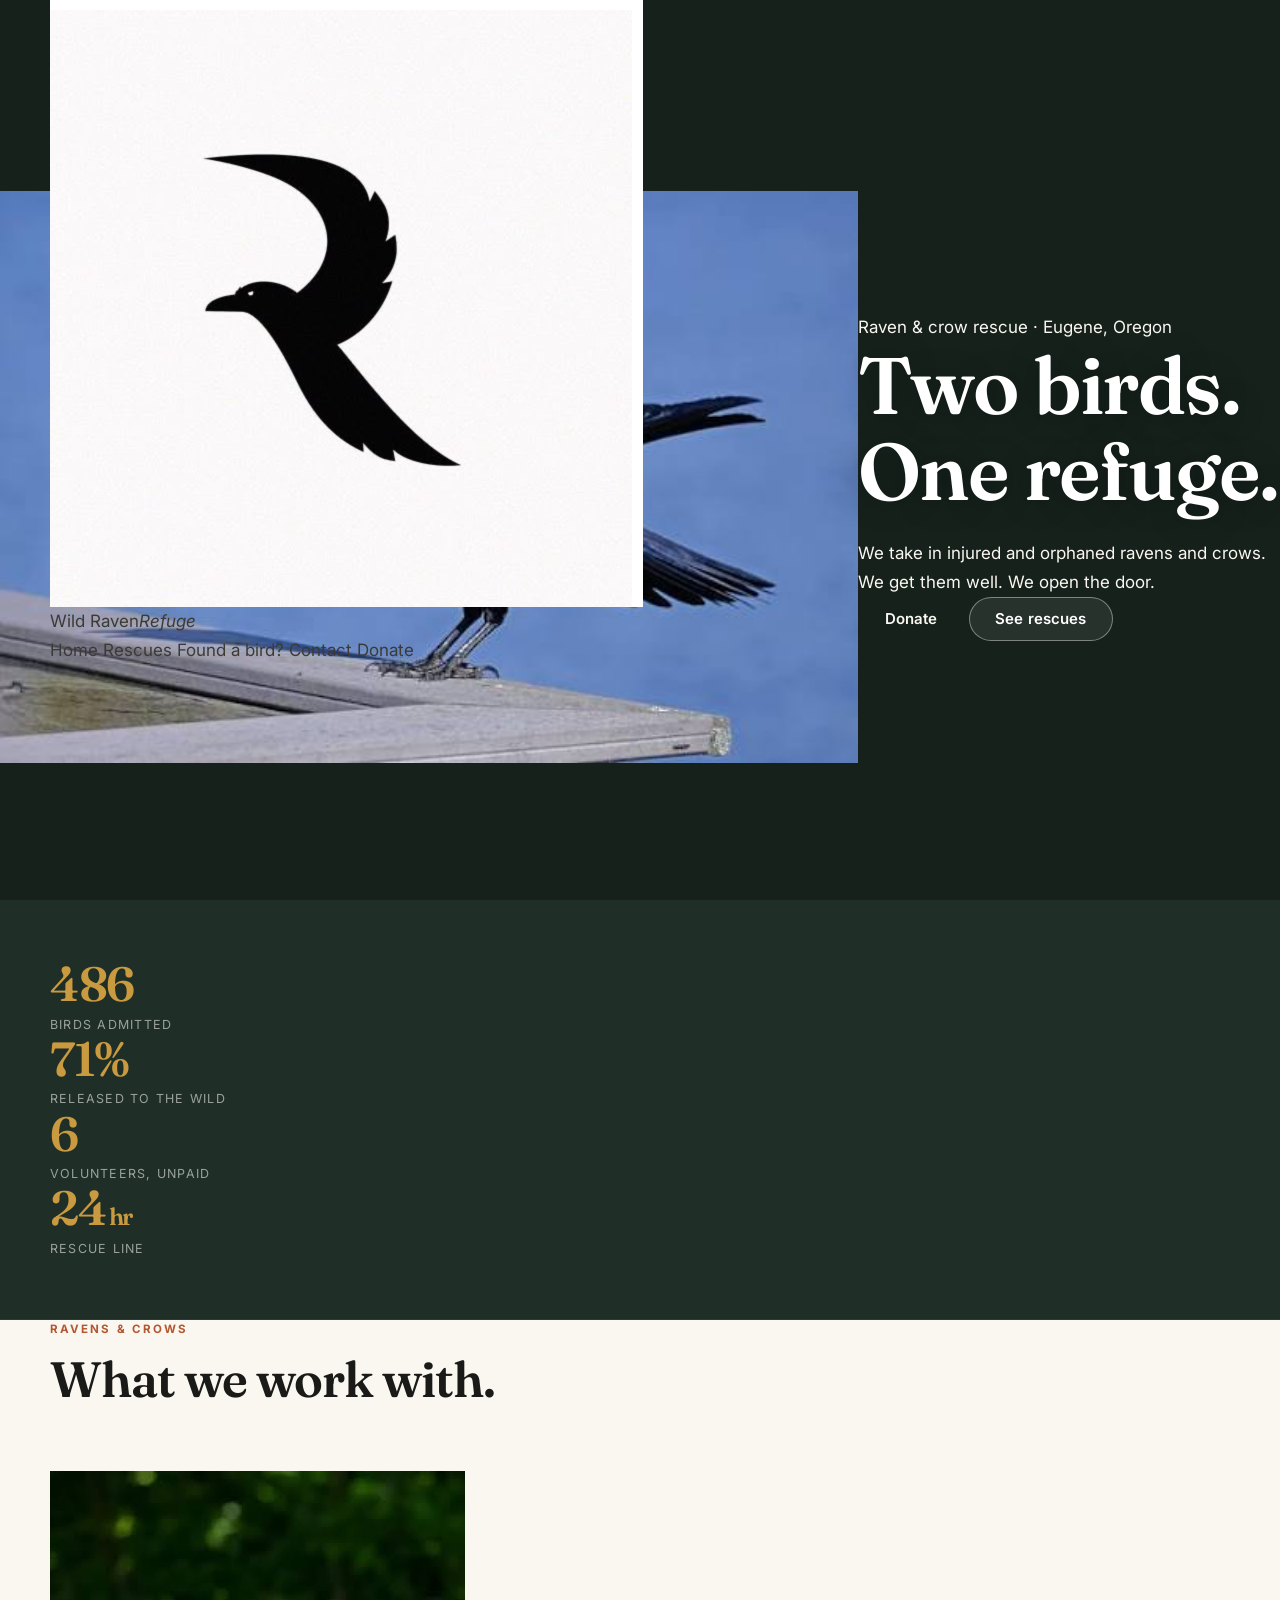
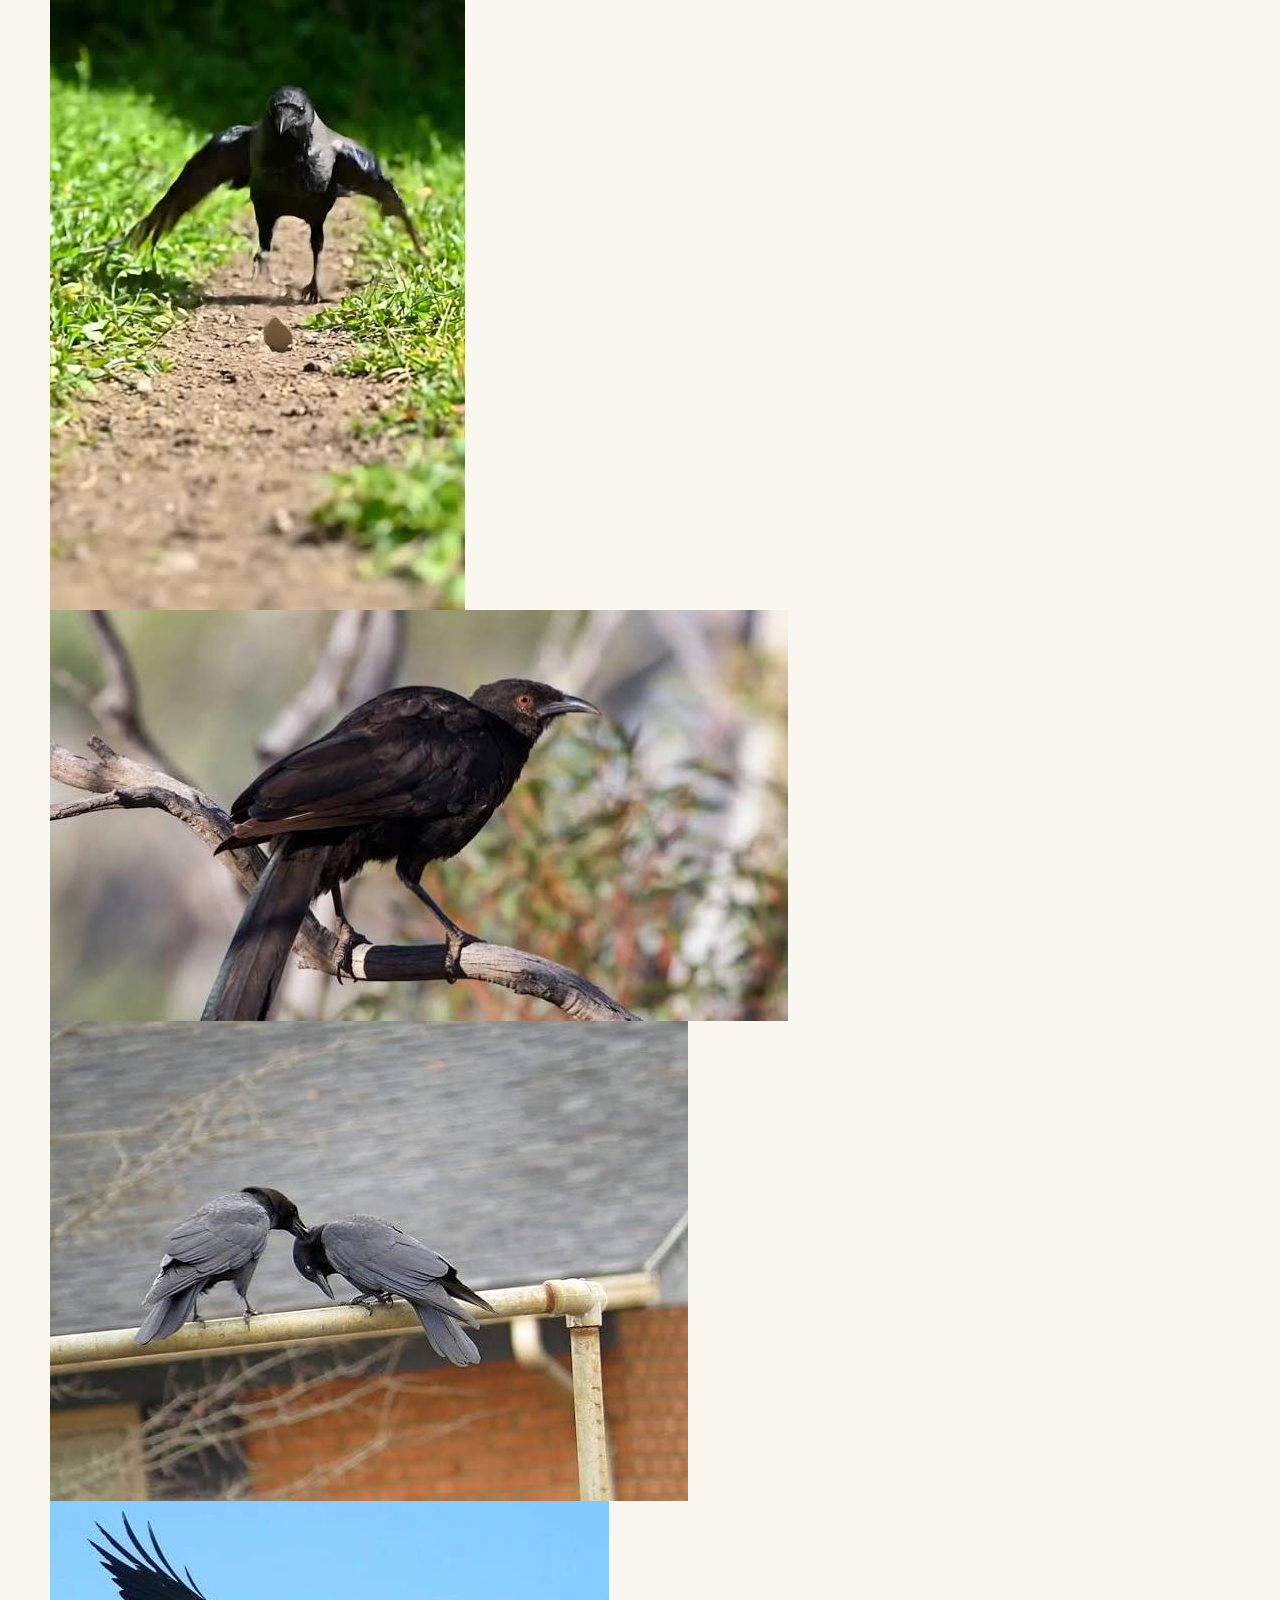
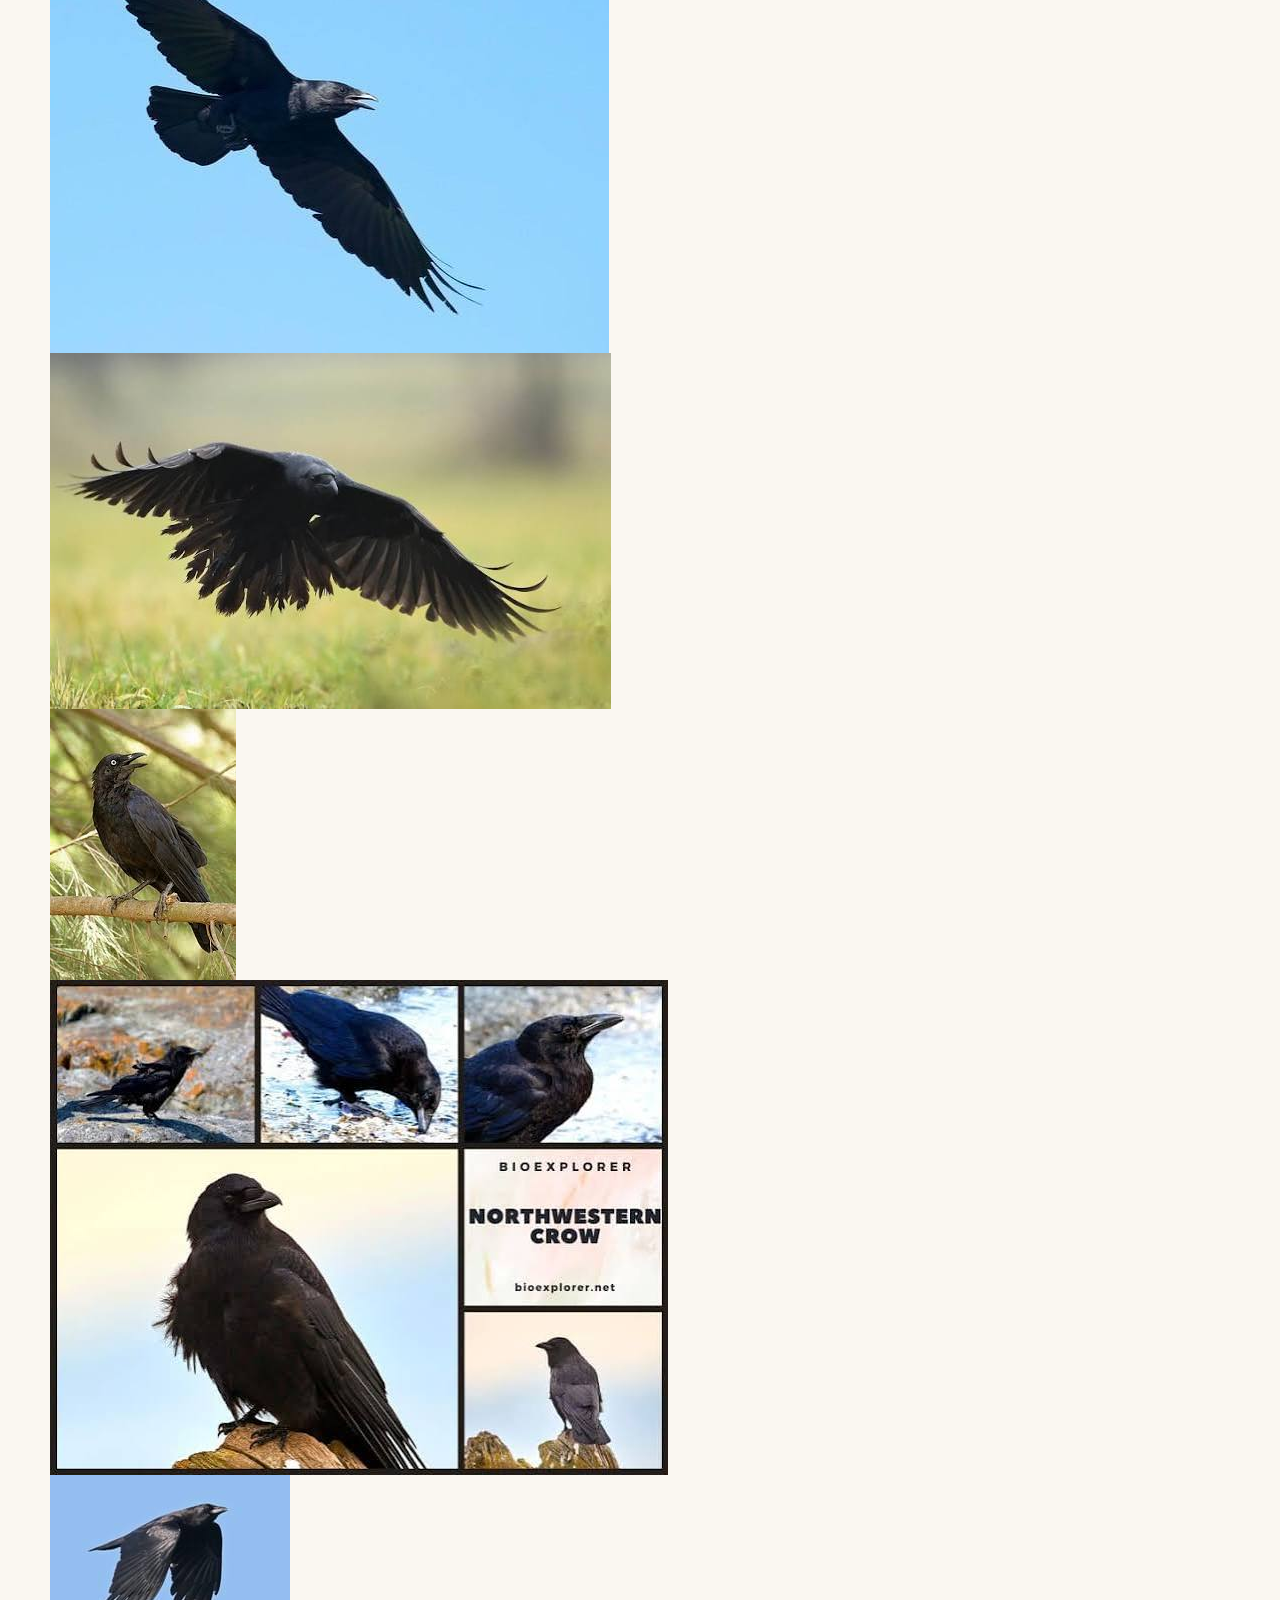
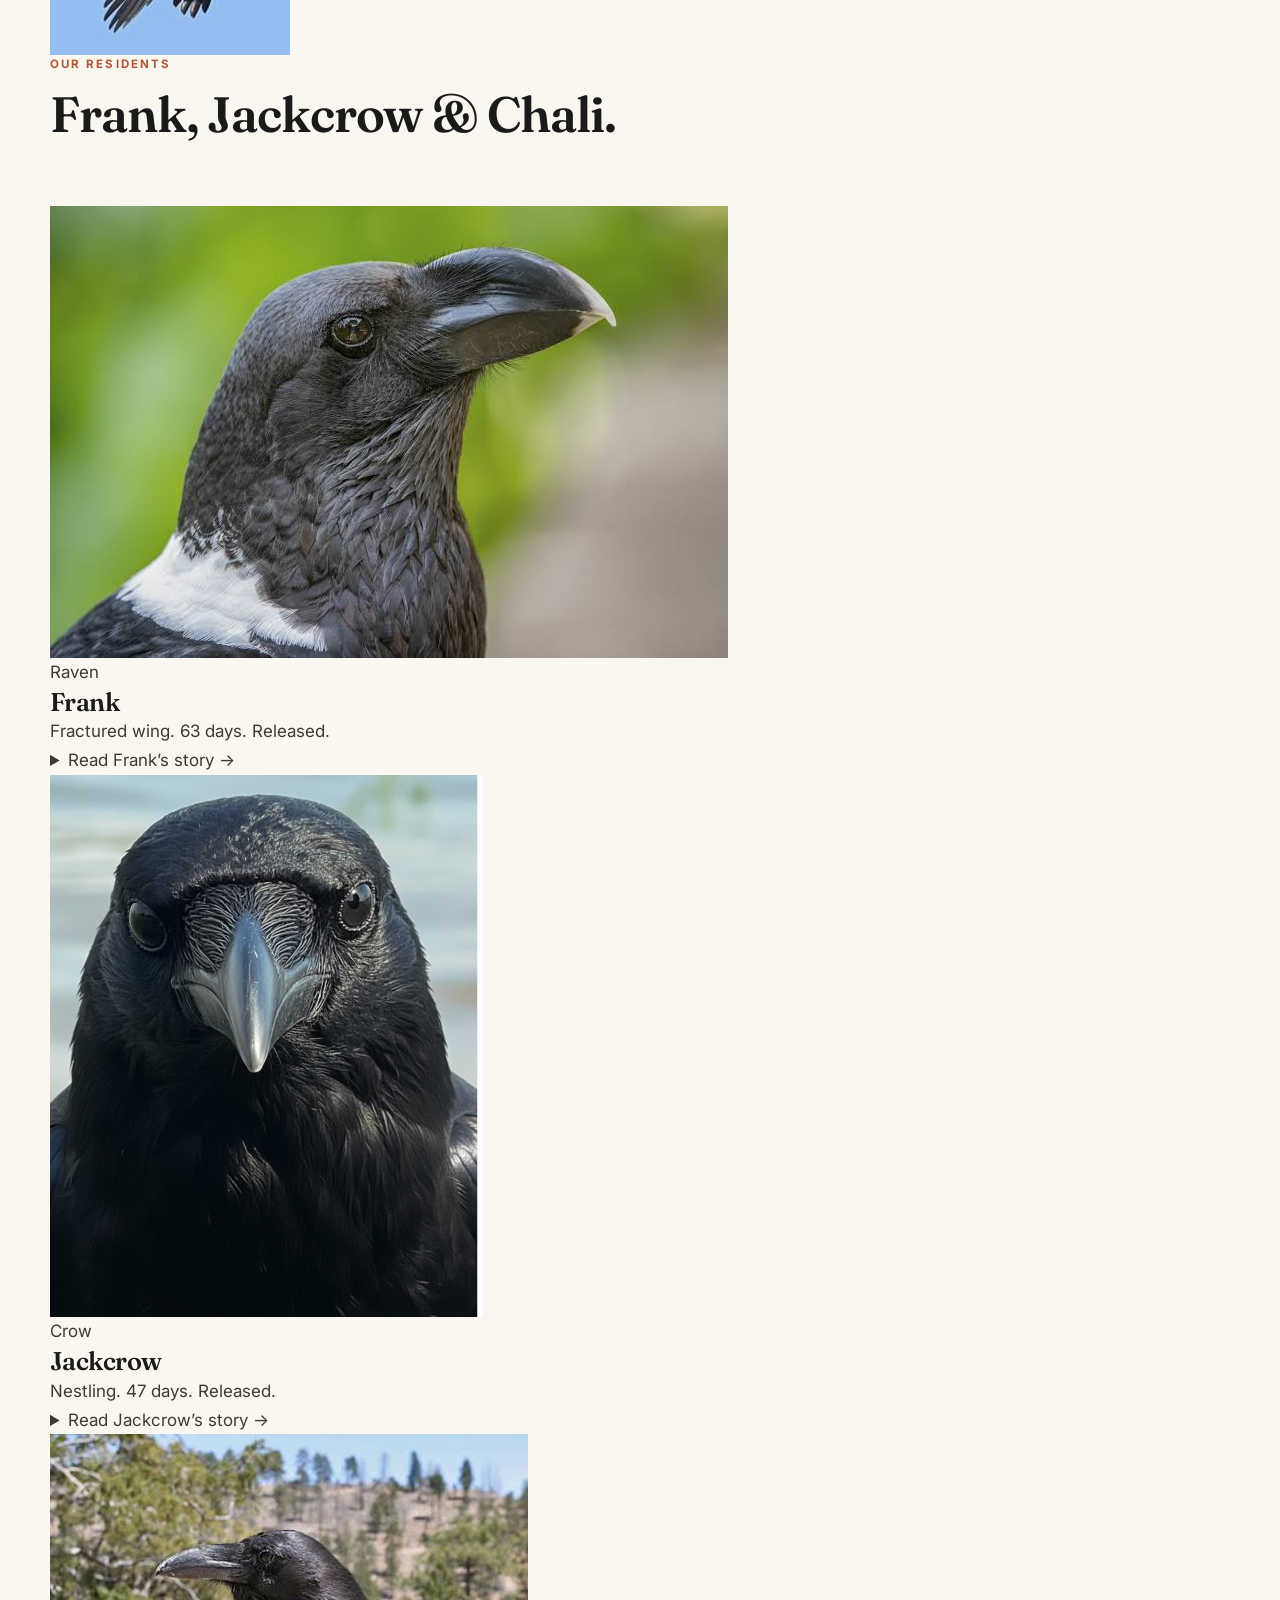
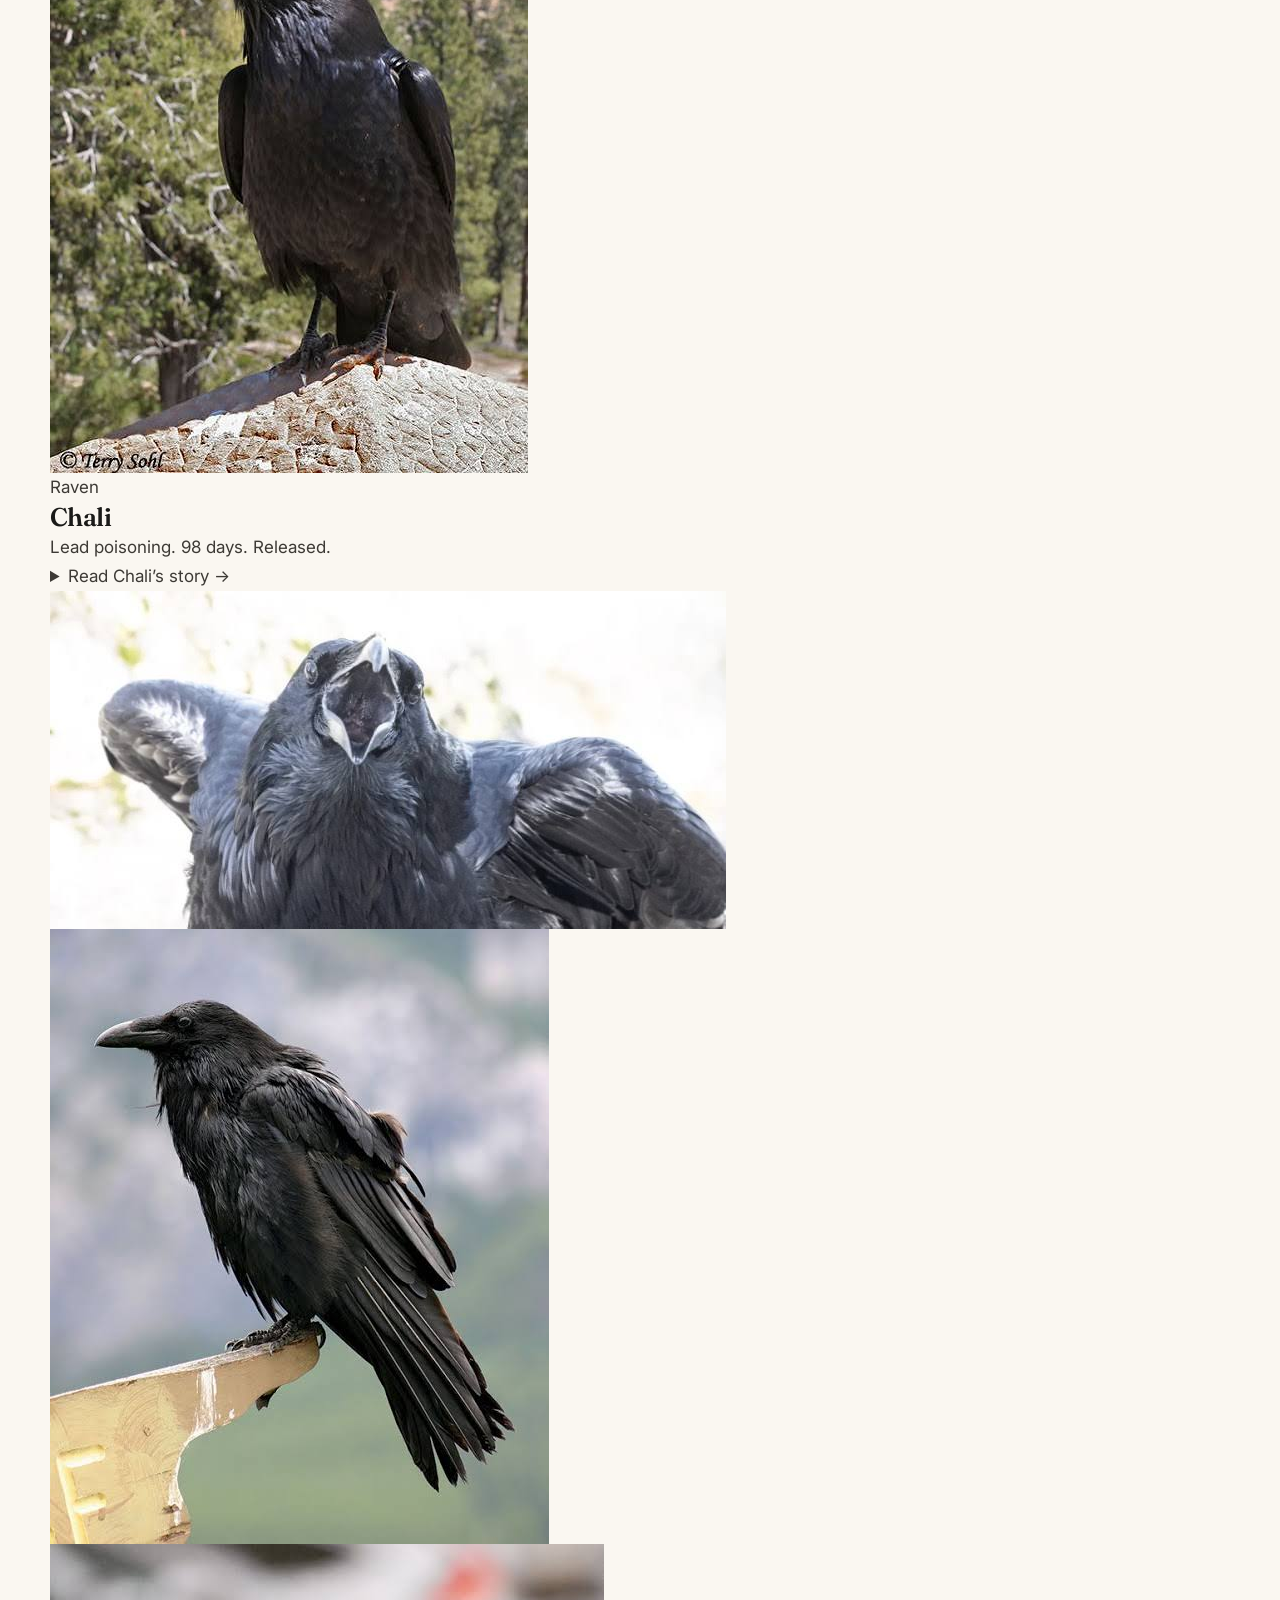
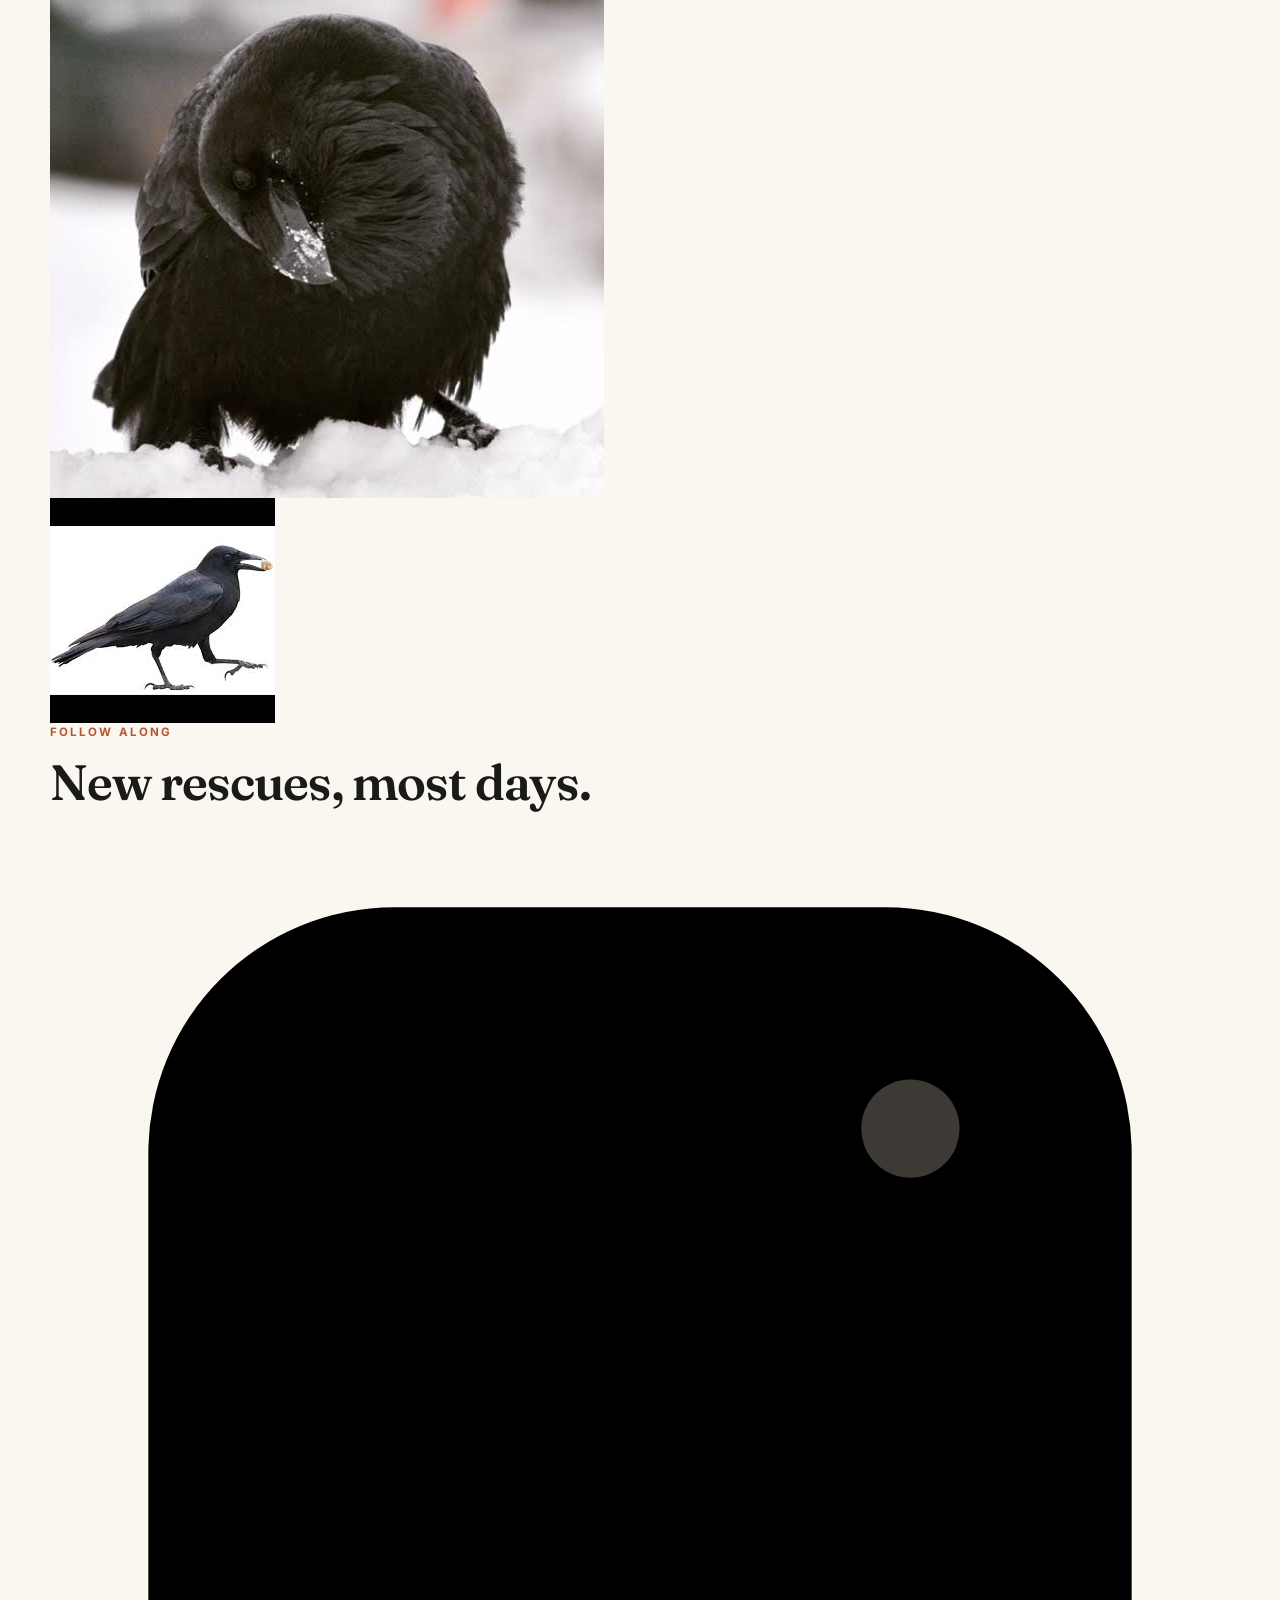
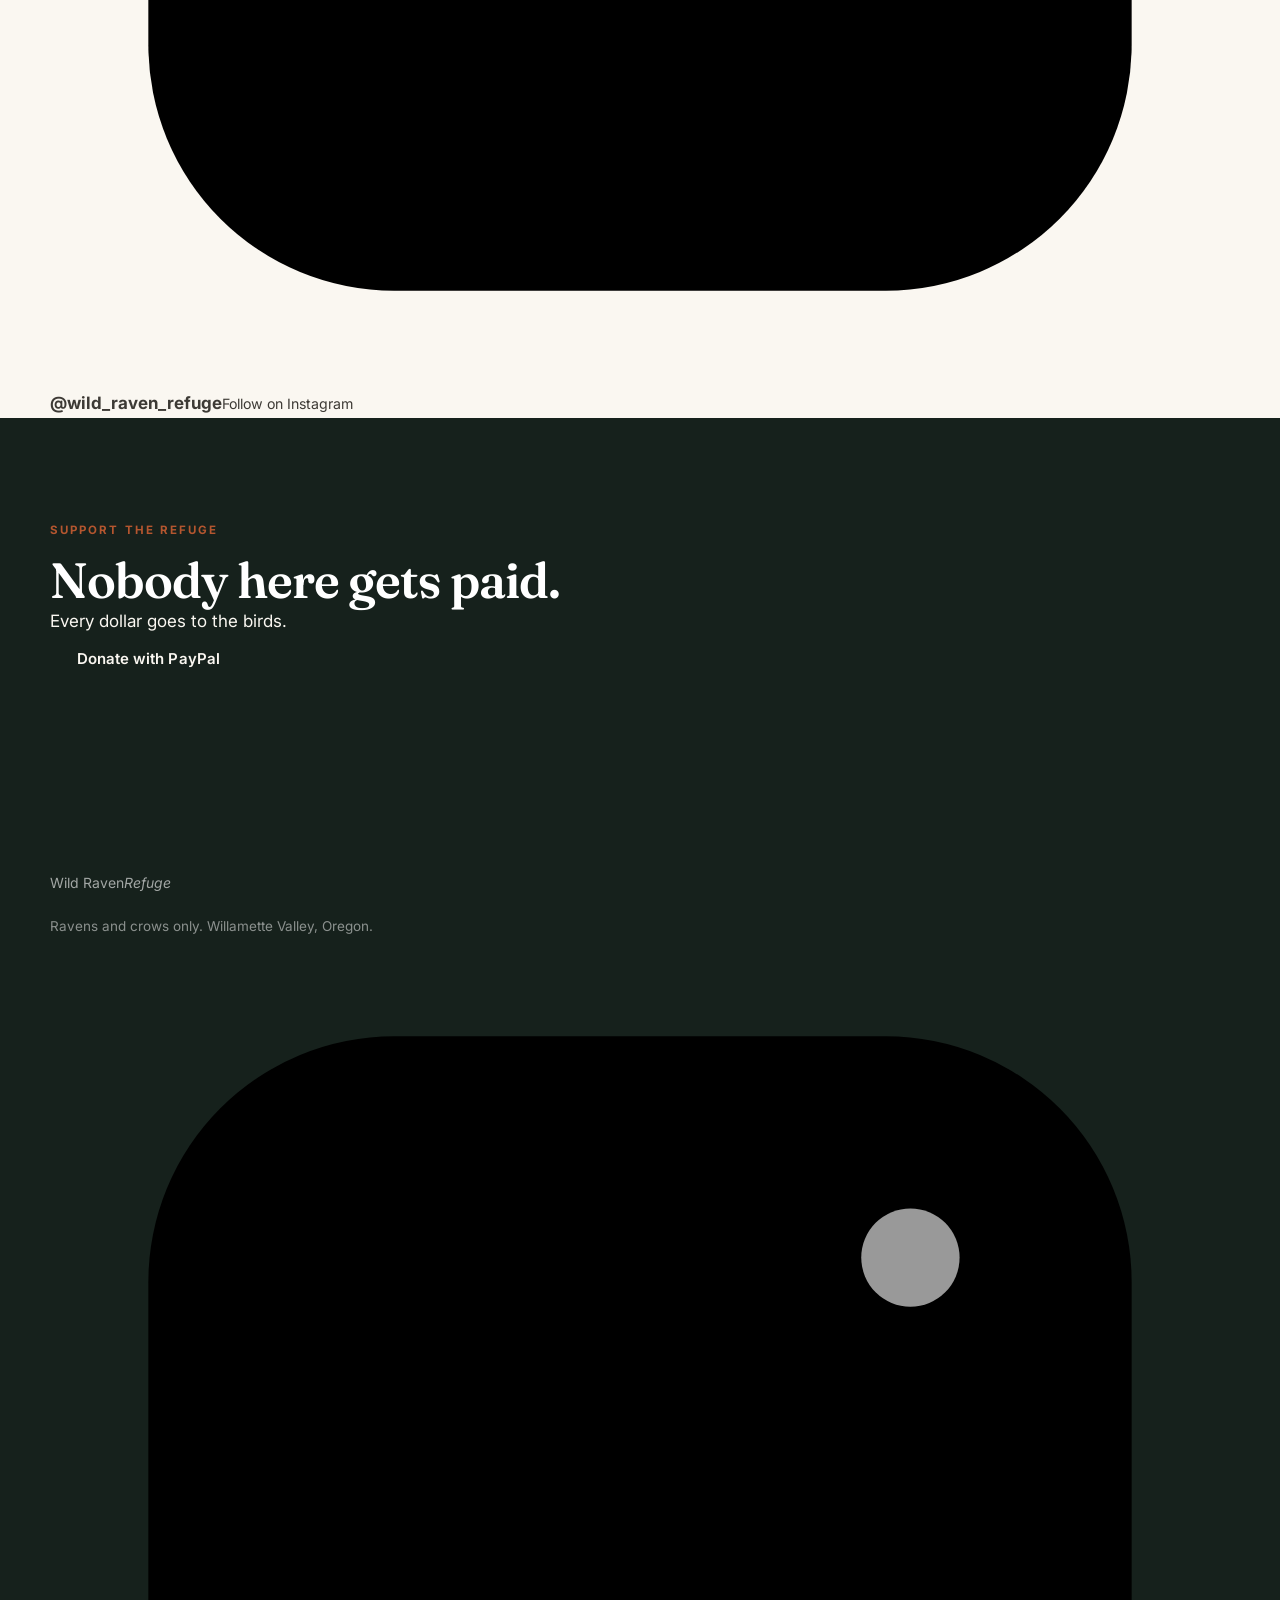
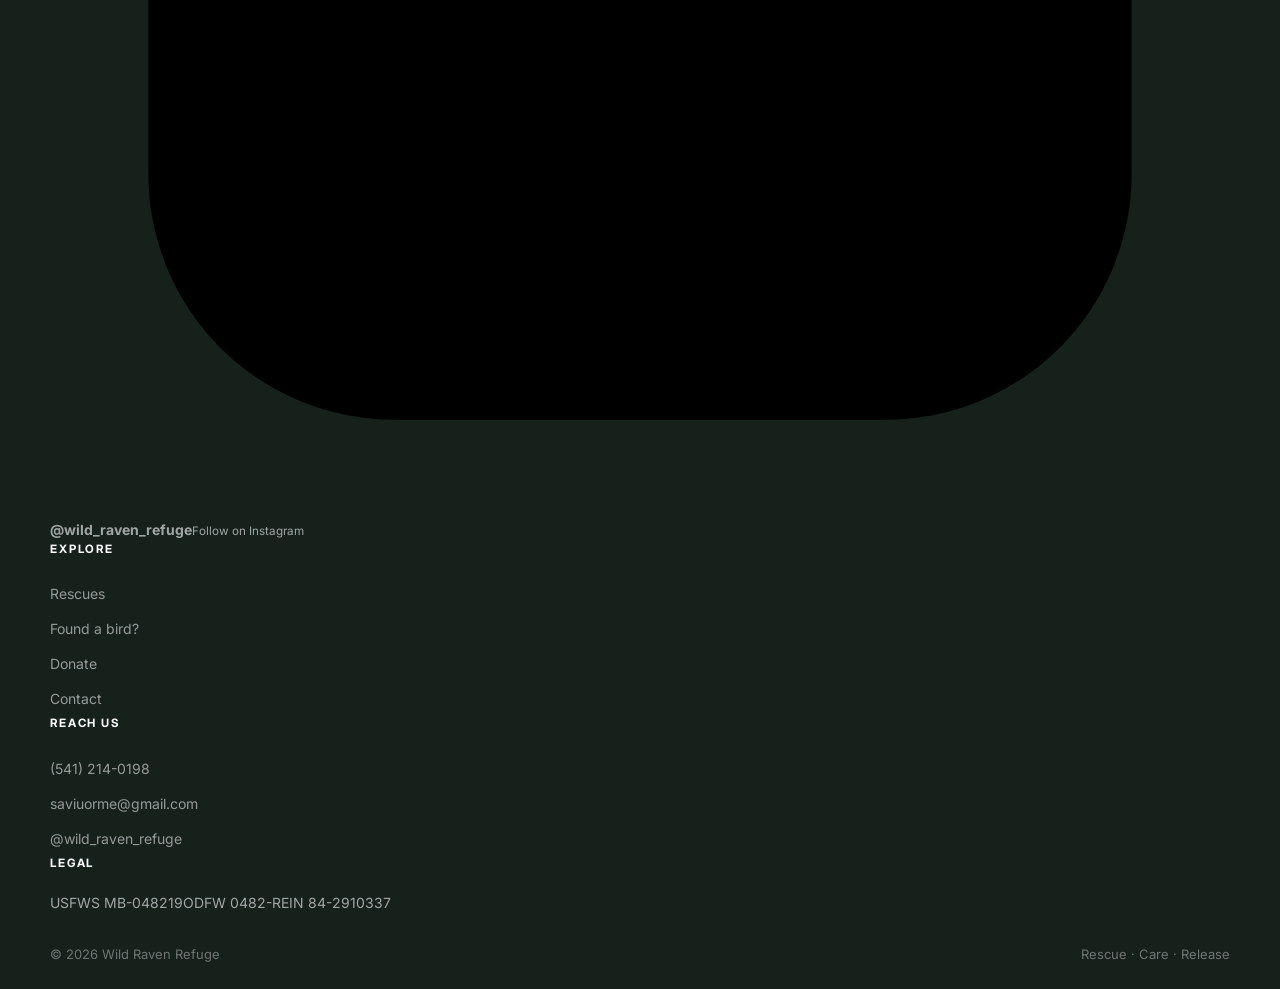
==== commit 3dabe89a: "Update index.html" ====
--- a/index.html
+++ b/index.html
@@ -17,11 +17,7 @@
 <header class="site-header" id="siteHeader">
   <div class="container header-inner">
     <a class="brand" href="index.html">
-      <svg class="brand-mark" viewBox="0 0 100 100" aria-hidden="true">
-        <circle cx="46" cy="46" r="20" fill="currentColor"/>
-        <polygon points="64,46 94,38 64,54" fill="#c8964a"/>
-        <circle cx="54" cy="42" r="2.6" fill="#0d1b2a"/>
-      </svg>
+      <img class="brand-mark" src="images/log.png" alt="Wild Raven Refuge logo">
       <span class="brand-name">Wild Raven<em>Refuge</em></span>
     </a>
     <nav class="site-nav" id="siteNav">
@@ -106,7 +102,7 @@
           </div>
         </article>
         <article class="bird-card">
-          <div class="bird-photo"><img src="images/31.jpg" alt="Jackcrow the crow" loading="lazy"></div>
+          <div class="bird-photo"><img src="images/100.png" alt="Jackcrow the crow" loading="lazy"></div>
           <div class="bird-body">
             <p class="bird-tag">Crow</p>
             <h3>Jackcrow</h3>
@@ -194,4 +190,4 @@
 
 <script src="js/main.js"></script>
 </body>
-</html>+</html>
